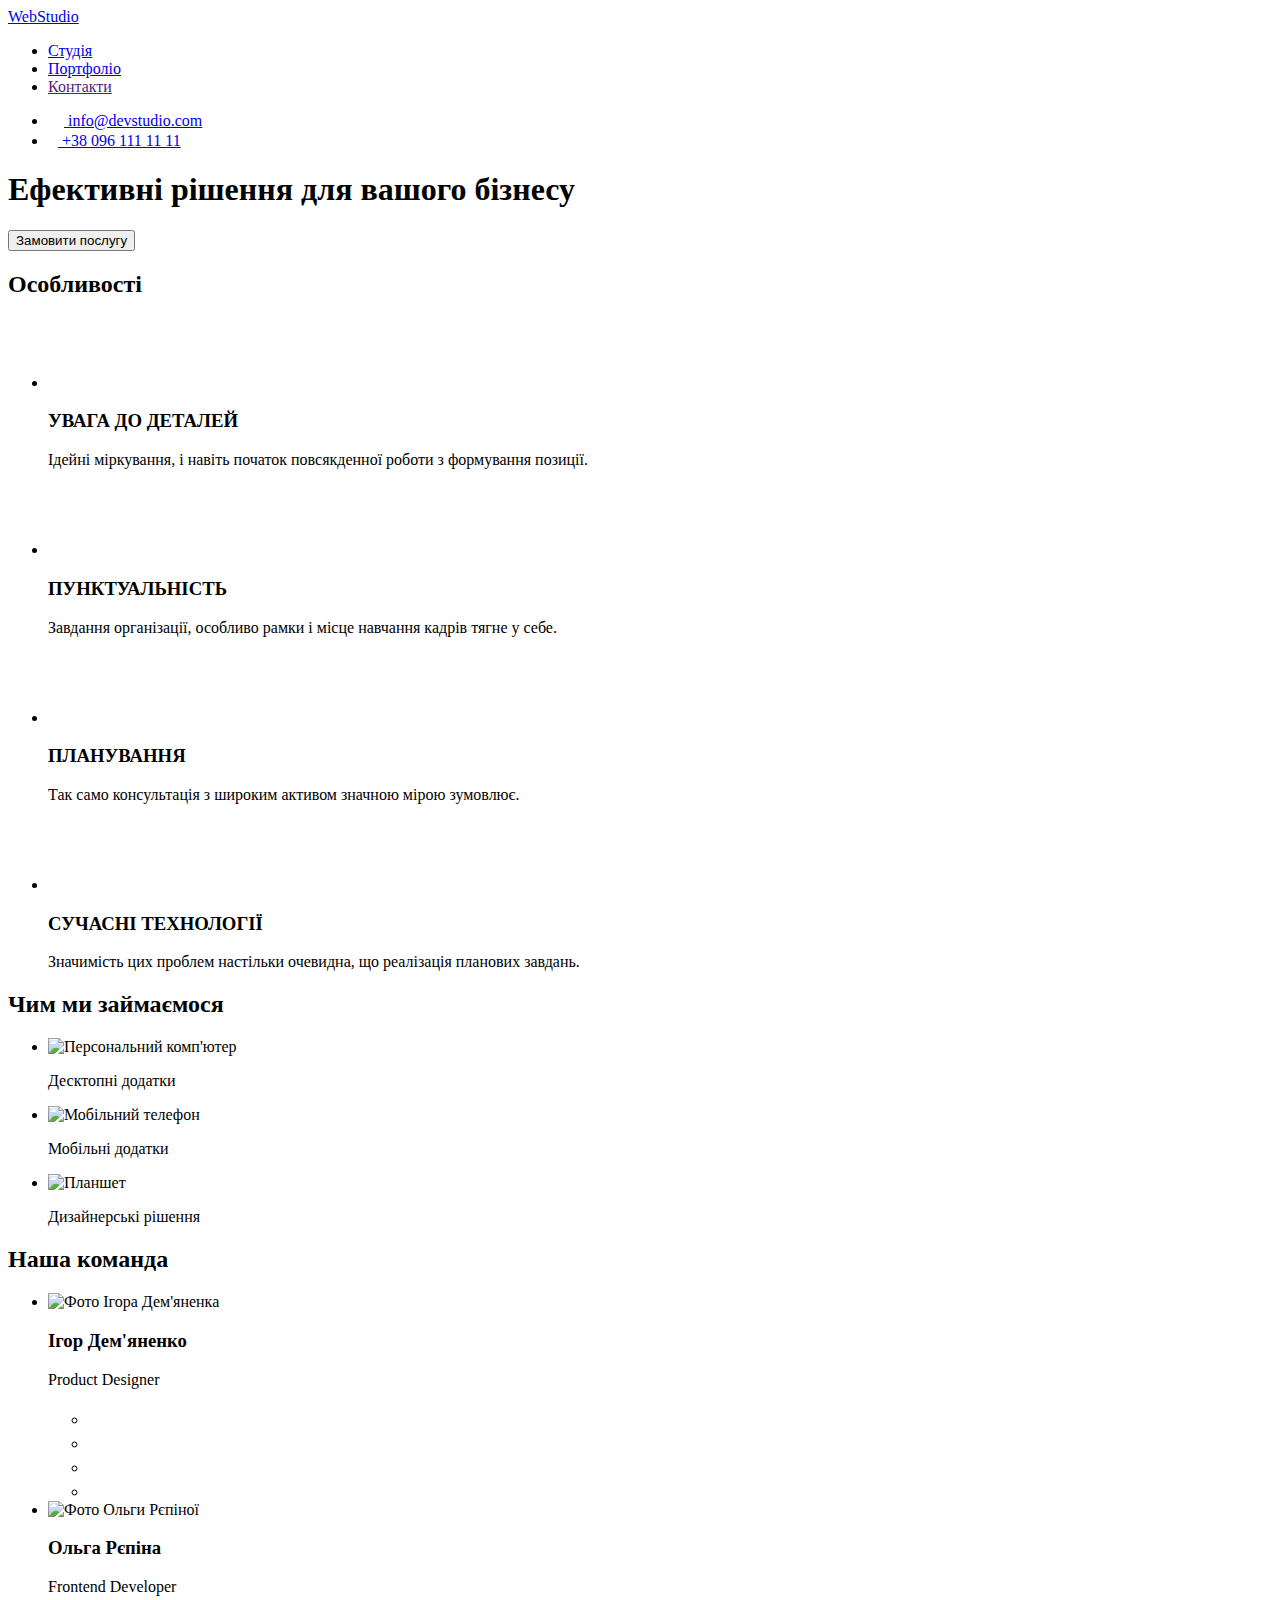
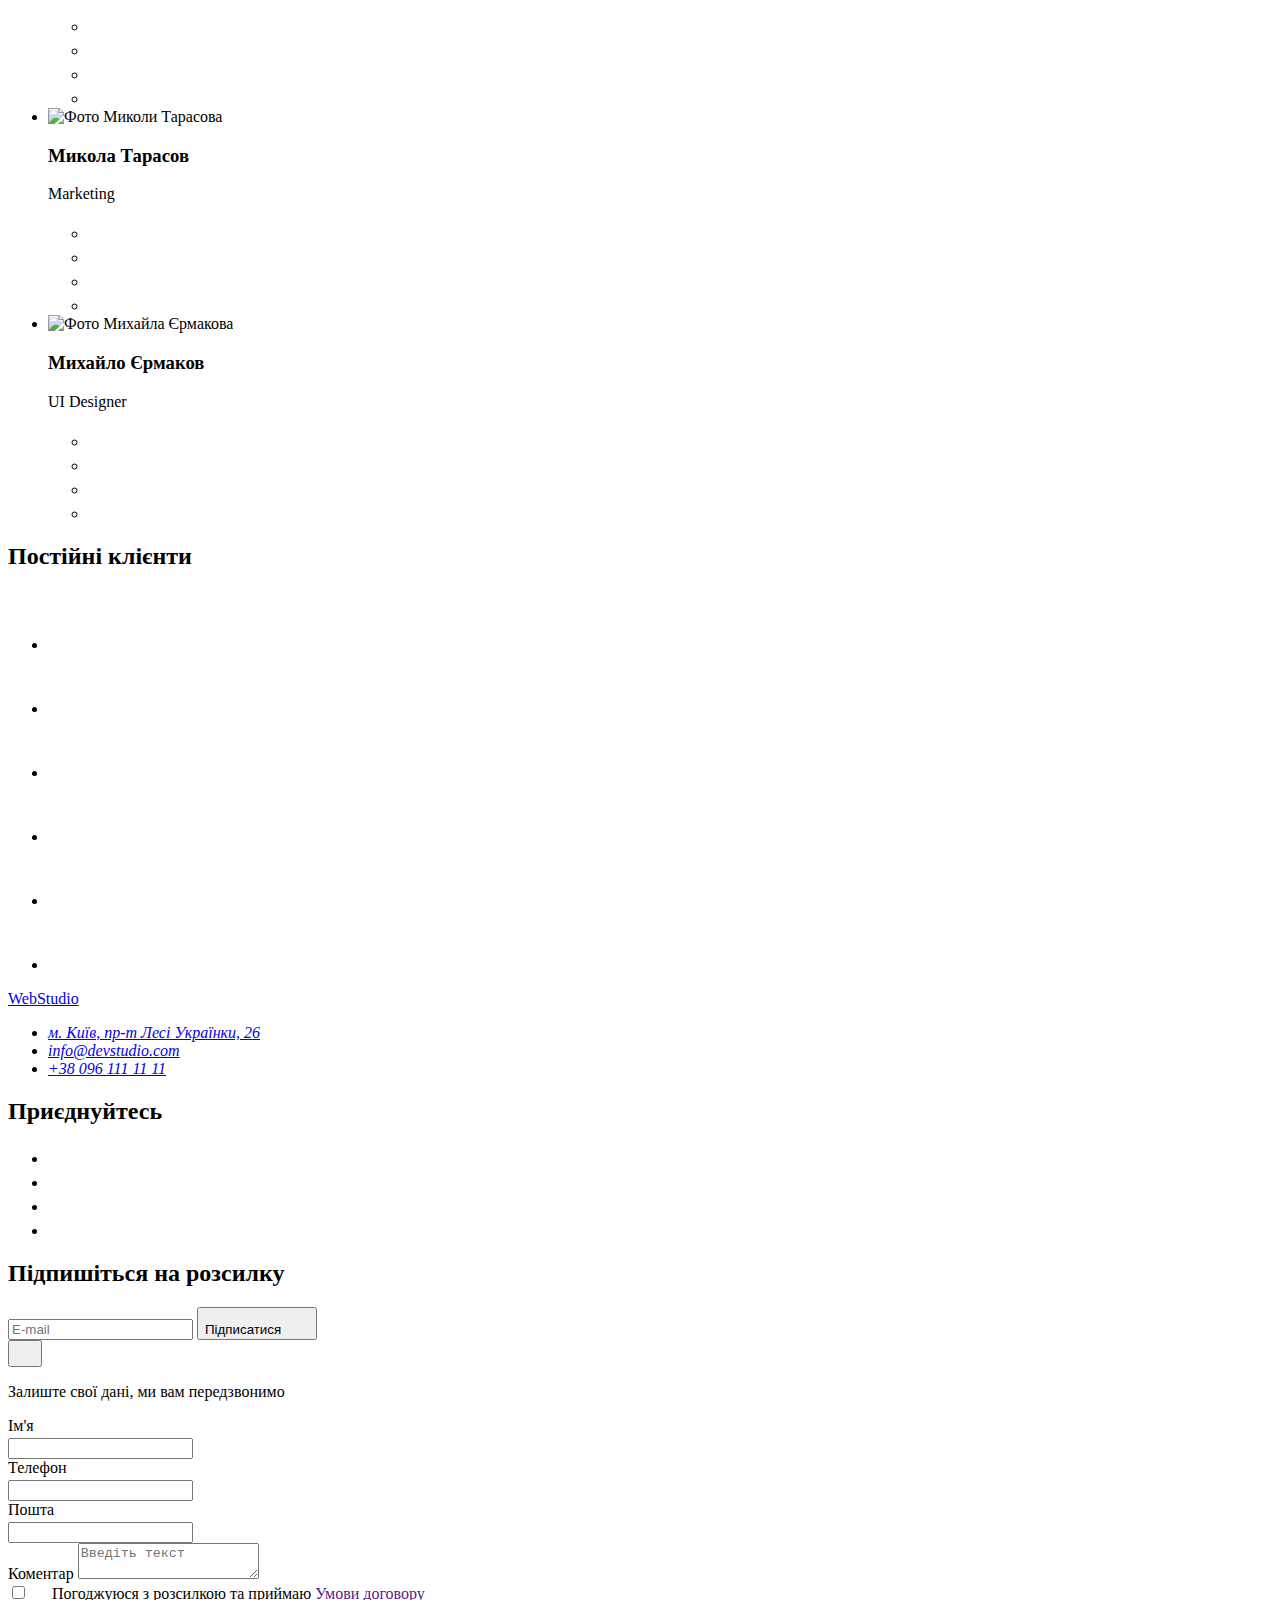
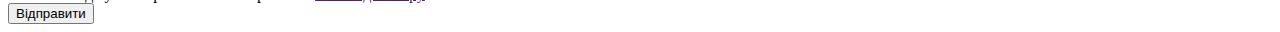
==== index.html @ a8c4c5e9 "Add files via upload" ====
<!DOCTYPE html>
<html lang="uk">
  <head>
    <meta charset="UTF-8" />
    <meta http-equiv="X-UA-Compatible" content="IE=edge" />
    <meta name="viewport" content="width=device-width, initial-scale=1.0" />
    <title>Студія</title>
    <link rel="preconnect" href="https://fonts.googleapis.com" />
    <link rel="preconnect" href="https://fonts.gstatic.com" crossorigin />
    <link
      href="https://fonts.googleapis.com/css2?family=Raleway:wght@700&family=Roboto:wght@400;500;700;900&display=swap"
      rel="stylesheet"
    />
    <link
      rel="stylesheet"
      href="https://cdnjs.cloudflare.com/ajax/libs/modern-normalize/1.1.0/modern-normalize.min.css"
      integrity="sha512-wpPYUAdjBVSE4KJnH1VR1HeZfpl1ub8YT/NKx4PuQ5NmX2tKuGu6U/JRp5y+Y8XG2tV+wKQpNHVUX03MfMFn9Q=="
      crossorigin="anonymous"
      referrerpolicy="no-referrer"
    />
    <link rel="stylesheet" href="./styles/reset.css" />
    <link rel="stylesheet" href="./styles/styles.css" />
  </head>

  <body>
    <header class="header">
      <div class="container">
        <nav class="header-nav">
          <a class="header-logo link" href="./index.html" lang="en">Web<span>Studio</span></a>
          <ul class="nav-list list">
            <li class="nav-item">
              <a class="nav-link link current" href="./index.html">Студія</a>
            </li>
            <li class="nav-item">
              <a class="nav-link link" href="./portfolio.html">Портфоліо</a>
            </li>
            <li class="nav-item"><a class="nav-link link" href="">Контакти</a></li>
          </ul>
        </nav>

        <div class="container-contacts">
          <ul class="header-list-contacts list">
            <li class="header-item-contact">
              <a class="contact-link link" href="mailto:info@devstudio.com"
                ><svg class="header-contact-icon" width="16" height="12">
                  <use href="./images/icons.svg#icon-envelope"></use>
                </svg>
                info@devstudio.com
              </a>
            </li>
            <li class="header-item-contact">
              <a class="contact-link link" href="tel:+380961111111"
                ><svg class="header-contact-icon" width="10" height="16">
                  <use href="./images/icons.svg#icon-smartphone"></use>
                </svg>
                +38 096 111 11 11
              </a>
            </li>
          </ul>
        </div>
      </div>
    </header>
    <main>
      <!---------------------------------HERO---------------------------------------->
      <section class="hero section">
        <div class="container">
          <h1 class="hero-title">Ефективні рішення для вашого бізнесу</h1>
          <button class="hero-btn btn" type="button" data-modal-open>Замовити послугу</button>
        </div>
      </section>
      <!-------------------------------Features--------------------------------------->
      <section class="features section">
        <div class="container">
          <h2 class="visually-hidden">Особливості</h2>
          <ul class="features-list list">
            <li class="features-item">
              <div class="features-icon">
                <svg class="icon" width="70" height="70">
                  <use href="./images/icons.svg#icon-antenna"></use>
                </svg>
              </div>
              <h3 class="features-title">УВАГА ДО ДЕТАЛЕЙ</h3>
              <p class="features-text">
                Ідейні міркування, і навіть початок повсякденної роботи з формування позиції.
              </p>
            </li>

            <li class="features-item">
              <div class="features-icon">
                <svg class="icon" width="70" height="70">
                  <use href="./images/icons.svg#icon-clock"></use>
                </svg>
              </div>
              <h3 class="features-title">ПУНКТУАЛЬНІСТЬ</h3>
              <p class="features-text">
                Завдання організації, особливо рамки і місце навчання кадрів тягне у себе.
              </p>
            </li>

            <li class="features-item">
              <div class="features-icon">
                <svg class="icon" width="70" height="70">
                  <use href="./images/icons.svg#icon-diagram"></use>
                </svg>
              </div>
              <h3 class="features-title">ПЛАНУВАННЯ</h3>
              <p class="features-text">
                Так само консультація з широким активом значною мірою зумовлює.
              </p>
            </li>

            <li class="features-item">
              <div class="features-icon">
                <svg class="icon" width="70" height="70">
                  <use href="./images/icons.svg#icon-astronaut"></use>
                </svg>
              </div>
              <h3 class="features-title">СУЧАСНІ ТЕХНОЛОГІЇ</h3>
              <p class="features-text">
                Значимість цих проблем настільки очевидна, що реалізація планових завдань.
              </p>
            </li>
          </ul>
        </div>
      </section>
      <!-------------------------------Gallery---------------------------------------->
      <section class="gallery section">
        <div class="container">
          <h2 class="section-title title">Чим ми займаємося</h2>
          <ul class="gallery-list list">
            <li class="gallery-item">
              <img
                class="gallery-image"
                src="./images/pc.jpg"
                alt="Персональний комп'ютер"
                width="370"
                height="294"
              />
              <p class="label">Десктопні додатки</p>
            </li>

            <li class="gallery-item">
              <img
                class="gallery-image"
                src="./images/mobile.jpg"
                alt="Мобільний телефон"
                width="370"
                height="294"
              />
              <p class="label">Мобільні додатки</p>
            </li>

            <li class="gallery-item">
              <img
                class="gallery-image"
                src="./images/laptop.jpg"
                alt="Планшет"
                width="370"
                height="294"
              />
              <p class="label">Дизайнерські рішення</p>
            </li>
          </ul>
        </div>
      </section>
      <!--------------------------------TEAM------------------------------------------>
      <section class="team section">
        <div class="container">
          <h2 class="section-title title">Наша команда</h2>
          <ul class="team-list list">
            <li class="team-item">
              <img
                class="team-item-image"
                src="./images/photo_product_designer.jpg"
                alt="Фото Ігора Дем'яненка"
                width="270"
                height="260"
              />
              <div class="team-content">
                <h3 class="team-name">Ігор Дем'яненко</h3>
                <p class="team-item-text" lang="en">Product Designer</p>
                <ul class="team-soc-list list">
                  <li class="team-soc-item">
                    <a class="team-soc-link" href=""
                      ><svg class="team-soc-icon" width="20" height="20">
                        <use href="./images/icons.svg#icon-instagram"></use>
                      </svg>
                    </a>
                  </li>
                  <li class="team-soc-item">
                    <a class="team-soc-link" href=""
                      ><svg class="team-soc-icon" width="20" height="20">
                        <use href="./images/icons.svg#icon-twitter"></use>
                      </svg>
                    </a>
                  </li>
                  <li class="team-soc-item">
                    <a class="team-soc-link" href=""
                      ><svg class="team-soc-icon" width="20" height="20">
                        <use href="./images/icons.svg#icon-facebook"></use>
                      </svg>
                    </a>
                  </li>
                  <li class="team-soc-item">
                    <a class="team-soc-link" href=""
                      ><svg class="team-soc-icon" width="20" height="20">
                        <use href="./images/icons.svg#icon-linkedin"></use>
                      </svg>
                    </a>
                  </li>
                </ul>
              </div>
            </li>

            <li class="team-item">
              <img
                class="team-item-image"
                src="./images/photo_frontend_developer.jpg"
                alt="Фото Ольги Рєпіної"
                width="270"
                height="260"
              />
              <div class="team-content">
                <h3 class="team-name">Ольга Рєпіна</h3>
                <p class="team-item-text" lang="en">Frontend Developer</p>
                <ul class="team-soc-list list">
                  <li class="team-soc-item">
                    <a class="team-soc-link" href=""
                      ><svg class="team-soc-icon" width="20" height="20">
                        <use href="./images/icons.svg#icon-instagram"></use>
                      </svg>
                    </a>
                  </li>
                  <li class="team-soc-item">
                    <a class="team-soc-link" href=""
                      ><svg class="team-soc-icon" width="20" height="20">
                        <use href="./images/icons.svg#icon-twitter"></use>
                      </svg>
                    </a>
                  </li>
                  <li class="team-soc-item">
                    <a class="team-soc-link" href=""
                      ><svg class="team-soc-icon" width="20" height="20">
                        <use href="./images/icons.svg#icon-facebook"></use>
                      </svg>
                    </a>
                  </li>
                  <li class="team-soc-item">
                    <a class="team-soc-link" href=""
                      ><svg class="team-soc-icon" width="20" height="20">
                        <use href="./images/icons.svg#icon-linkedin"></use>
                      </svg>
                    </a>
                  </li>
                </ul>
              </div>
            </li>

            <li class="team-item">
              <img
                class="team-item-image"
                src="./images/photo_marketing.jpg"
                alt="Фото Миколи Тарасова"
                width="270"
                height="260"
              />
              <div class="team-content">
                <h3 class="team-name">Микола Тарасов</h3>
                <p class="team-item-text" lang="en">Marketing</p>
                <ul class="team-soc-list list">
                  <li class="team-soc-item">
                    <a class="team-soc-link" href=""
                      ><svg class="team-soc-icon" width="20" height="20">
                        <use href="./images/icons.svg#icon-instagram"></use>
                      </svg>
                    </a>
                  </li>
                  <li class="team-soc-item">
                    <a class="team-soc-link" href=""
                      ><svg class="team-soc-icon" width="20" height="20">
                        <use href="./images/icons.svg#icon-twitter"></use>
                      </svg>
                    </a>
                  </li>
                  <li class="team-soc-item">
                    <a class="team-soc-link" href=""
                      ><svg class="team-soc-icon" width="20" height="20">
                        <use href="./images/icons.svg#icon-facebook"></use>
                      </svg>
                    </a>
                  </li>
                  <li class="team-soc-item">
                    <a class="team-soc-link" href=""
                      ><svg class="team-soc-icon" width="20" height="20">
                        <use href="./images/icons.svg#icon-linkedin"></use>
                      </svg>
                    </a>
                  </li>
                </ul>
              </div>
            </li>

            <li class="team-item">
              <img
                class="team-item-image"
                src="./images/photo_ui_designer.jpg"
                alt="Фото Михайла Єрмакова"
                width="270"
                height="260"
              />
              <div class="team-content">
                <h3 class="team-name">Михайло Єрмаков</h3>
                <p class="team-item-text" lang="en">UI Designer</p>
                <ul class="team-soc-list list">
                  <li class="team-soc-item">
                    <a class="team-soc-link" href=""
                      ><svg class="team-soc-icon" width="20" height="20">
                        <use href="./images/icons.svg#icon-instagram"></use>
                      </svg>
                    </a>
                  </li>
                  <li class="team-soc-item">
                    <a class="team-soc-link" href=""
                      ><svg class="team-soc-icon" width="20" height="20">
                        <use href="./images/icons.svg#icon-twitter"></use>
                      </svg>
                    </a>
                  </li>
                  <li class="team-soc-item">
                    <a class="team-soc-link" href=""
                      ><svg class="team-soc-icon" width="20" height="20">
                        <use href="./images/icons.svg#icon-facebook"></use>
                      </svg>
                    </a>
                  </li>
                  <li class="team-soc-item">
                    <a class="team-soc-link" href=""
                      ><svg class="team-soc-icon" width="20" height="20">
                        <use href="./images/icons.svg#icon-linkedin"></use>
                      </svg>
                    </a>
                  </li>
                </ul>
              </div>
            </li>
          </ul>
        </div>
      </section>
      <!---------------------------------CLIENTS-------------------------------------->
      <section class="clients section">
        <div class="container">
          <h2 class="clients-title section-title">Постійні клієнти</h2>
          <ul class="clients-list list">
            <li class="clients-items">
              <a href="" class="clients-link">
                <svg class="clients-icon" width="106" height="60">
                  <use href="./images/icons.svg#icon-client1"></use>
                </svg>
              </a>
            </li>
            <li class="clients-items">
              <a href="" class="clients-link">
                <svg class="clients-icon" width="106" height="60">
                  <use href="./images/icons.svg#icon-client2"></use>
                </svg>
              </a>
            </li>
            <li class="clients-items">
              <a href="" class="clients-link">
                <svg class="clients-icon" width="106" height="60">
                  <use href="./images/icons.svg#icon-client3"></use>
                </svg>
              </a>
            </li>
            <li class="clients-items">
              <a href="" class="clients-link">
                <svg class="clients-icon" width="106" height="60">
                  <use href="./images/icons.svg#icon-client4"></use>
                </svg>
              </a>
            </li>
            <li class="clients-items">
              <a href="" class="clients-link">
                <svg class="clients-icon" width="106" height="60">
                  <use href="./images/icons.svg#icon-client5"></use>
                </svg>
              </a>
            </li>
            <li class="clients-items">
              <a href="" class="clients-link">
                <svg class="clients-icon" width="106" height="60">
                  <use href="./images/icons.svg#icon-client6"></use>
                </svg>
              </a>
            </li>
          </ul>
        </div>
      </section>
    </main>
    <!-------------------------------FOOTER----------------------------------------->
    <footer class="footer">
      <div class="container">
        <div class="fotter-logo-address">
          <a class="footer-logo link" href="./index.html" lang="en">Web<span>Studio</span></a>
          <address class="footer-address">
            <ul class="footer-list list">
              <li class="footer-item">
                <a
                  class="footer-contacts address link"
                  href="https://goo.gl/maps/wyJTzhb1imPKWZ4C6"
                  target="_blank"
                  rel="noreferrer noopener nofollow"
                >
                  м. Київ, пр-т Лесі Українки, 26</a
                >
              </li>

              <li class="footer-item">
                <a class="footer-contacts link" href="mailto:info@devstudio.com"
                  >info@devstudio.com</a
                >
              </li>
              <li class="footer-item">
                <a class="footer-contacts link" href="tel:+380961111111">+38 096 111 11 11</a>
              </li>
            </ul>
          </address>
        </div>

        <div class="social">
          <h2 class="footer-soc-title section-title">Приєднуйтесь</h2>
          <ul class="footer-soc-list list">
            <li class="footer-soc-item">
              <a href="" class="footer-soc-link">
                <svg class="footer-soc-icon" width="20" height="20">
                  <use href="./images/icons.svg#icon-instagram"></use>
                </svg>
              </a>
            </li>
            <li class="footer-soc-item">
              <a href="" class="footer-soc-link">
                <svg class="footer-soc-icon" width="20" height="20">
                  <use href="./images/icons.svg#icon-twitter"></use>
                </svg>
              </a>
            </li>
            <li class="footer-soc-item">
              <a href="" class="footer-soc-link">
                <svg class="footer-soc-icon" width="20" height="20">
                  <use href="./images/icons.svg#icon-facebook"></use>
                </svg>
              </a>
            </li>
            <li class="footer-soc-item">
              <a href="" class="footer-soc-link">
                <svg class="footer-soc-icon" width="20" height="20">
                  <use href="./images/icons.svg#icon-linkedin"></use>
                </svg>
              </a>
            </li>
          </ul>
        </div>

        <div class="subscribe">
          <h2 class="subscribe-title">Підпишіться на розсилку</h2>
          <form class="subscribe-form">
            <label class="subscribe-label">
              <input
                type="email"
                class="subscribe-input"
                placeholder="E-mail"
                name="user-mail"
                required
              />
            </label>
            <button type="submit" class="subscribe-btn btn hero-btn">
              Підписатися
              <svg class="subscribe-icon" width="24" height="24">
                <use href="./images/icons.svg#icon-icon-send"></use>
              </svg>
            </button>
          </form>
        </div>
      </div>
    </footer>
    <div class="backdrop is-hidden" data-modal>
      <div class="modal">
        <button class="modal-close-btn" type="button" data-modal-close>
          <svg class="icon-close" width="18" height="18">
            <use href="./images/icons.svg#icon-close"></use>
          </svg>
        </button>
        <p class="modal-title">Залиште свої дані, ми вам передзвонимо</p>
        <form class="modal-form">
            <div class="modal-item">
              <label for="user-name" class="modal-label"></label>
              <span class="modal-text">Ім'я</span>
              <div class="input-wrap">
                <input class="modal-input" type="text" name="user-name" id="user-name" required />
                <svg class="icon-input" width="18" height="18">
                  <use href="./images/icons.svg#icon-person"></use>
                </svg>
              </div>
            </div>

            <div class="modal-item">
              <span class="modal-text">Телефон</span>
              <label for="user-tel" class="modal-label"></label>
              <div class="input-wrap">
                <input class="modal-input" type="tel" name="user-tel" id="user-tel" required />
                <svg class="icon-input" width="18" height="18">
                  <use href="./images/icons.svg#icon-phone"></use>
                </svg>
              </div>
            </div>

            <div class="modal-item">
              <span class="modal-text">Пошта</span>
              <label for="user-mail" class="modal-label"></label>
              <div class="input-wrap">
                <input class="modal-input" type="email" name="user-mail" id="user-mail" required />
                <svg class="icon-input" width="18" height="18">
                  <use href="./images/icons.svg#icon-email"></use>
                </svg>
              </div>
            </div>

            <div class="comment">
              <span class="modal-text">Коментар</span>
              <label for="user-comment" class="modal-label"></label>
              <textarea
                class="modal-comment"
                name="user-comment"
                id="user-comment"
                placeholder="Введіть текст"
              ></textarea>
            </div>
          <div class="checkbox">
            <input
              type="checkbox"
              class="checkbox-input visually-hidden"
              id="checkbox-agreement"
              required
            />
            <label for="checkbox-agreement" class="checkbox-text">
              <span>
                <svg class="icon-check" width="16" height="15">
                  <use href="./images/icons.svg#icon-icon-check"></use>
                </svg>
              </span>
              Погоджуюся з розсилкою та приймаю
              <a class="agreement" href="">Умови договору</a></label
            >
          </div>
          <button class="modal-btn btn hero-btn" type="submit">Відправити</button>
        </form>
      </div>
    </div>
    <script src="./js/modal.js"></script>
  </body>
</html>
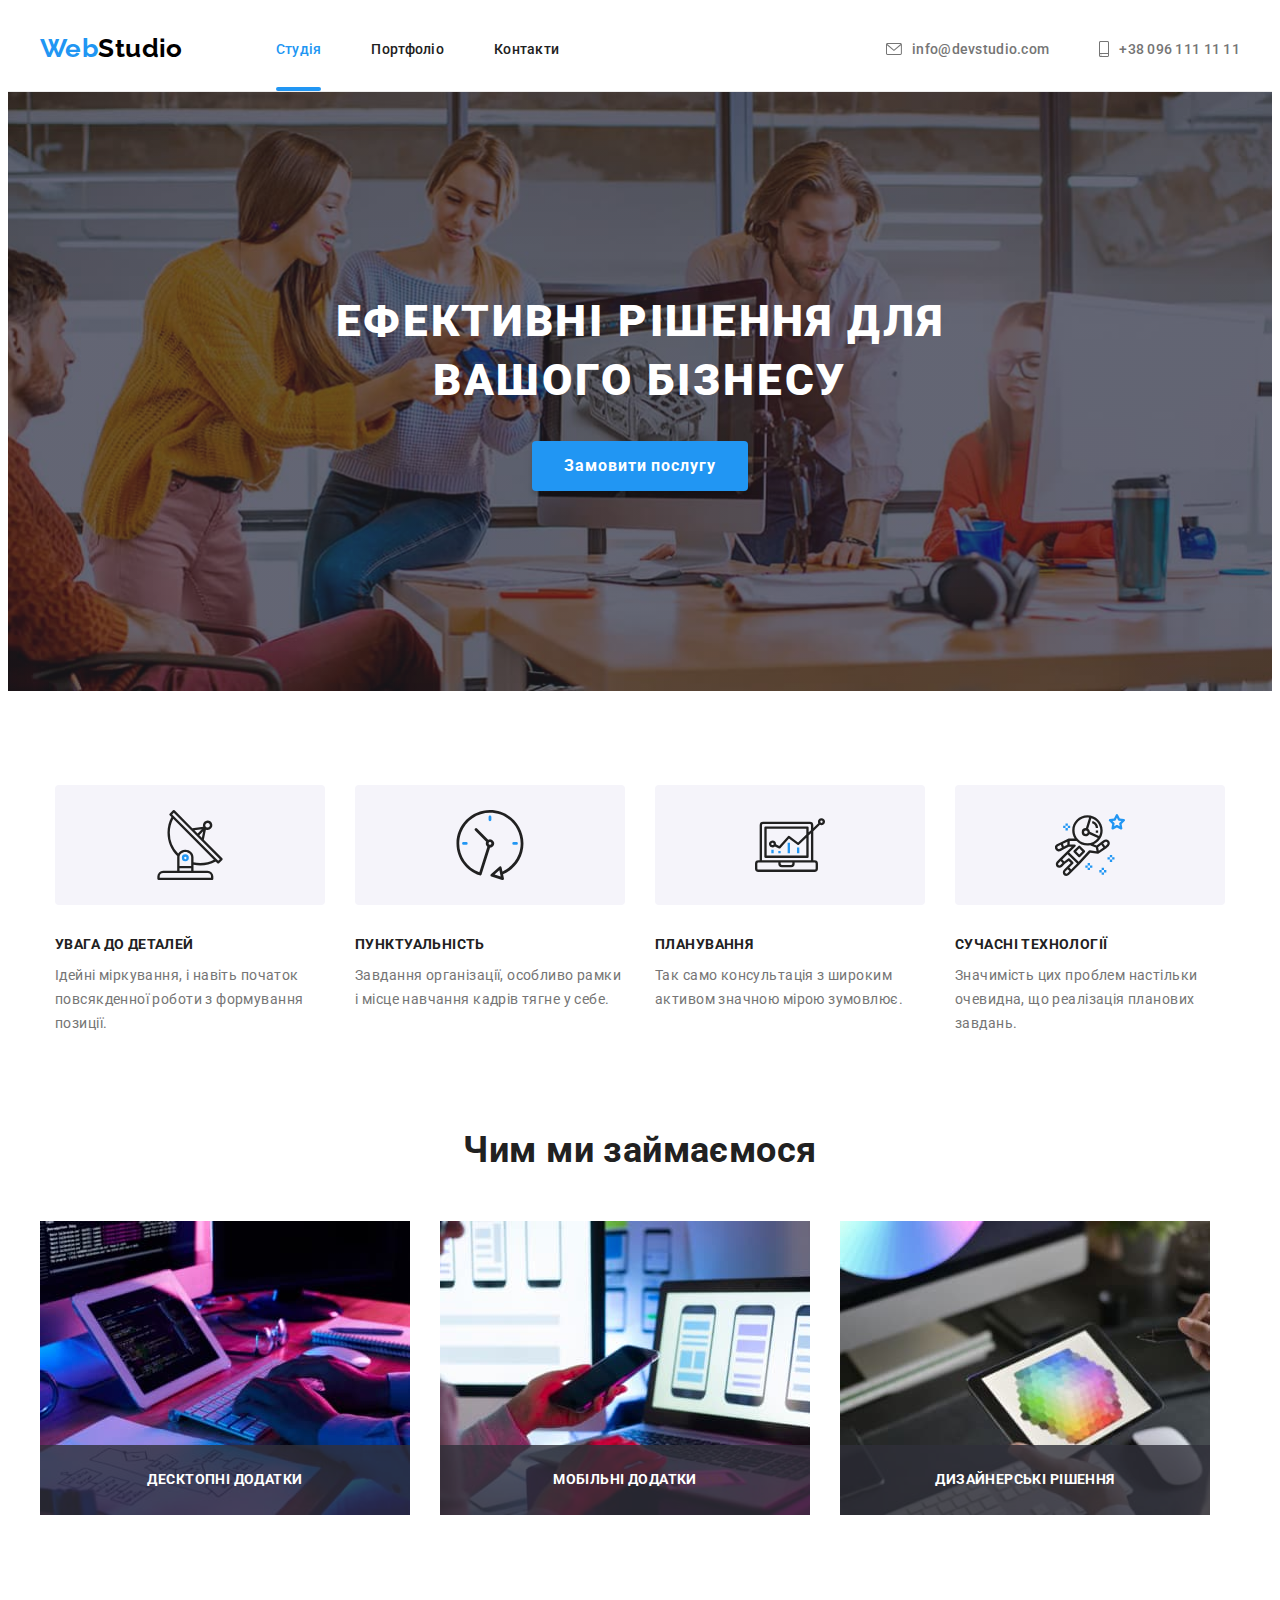
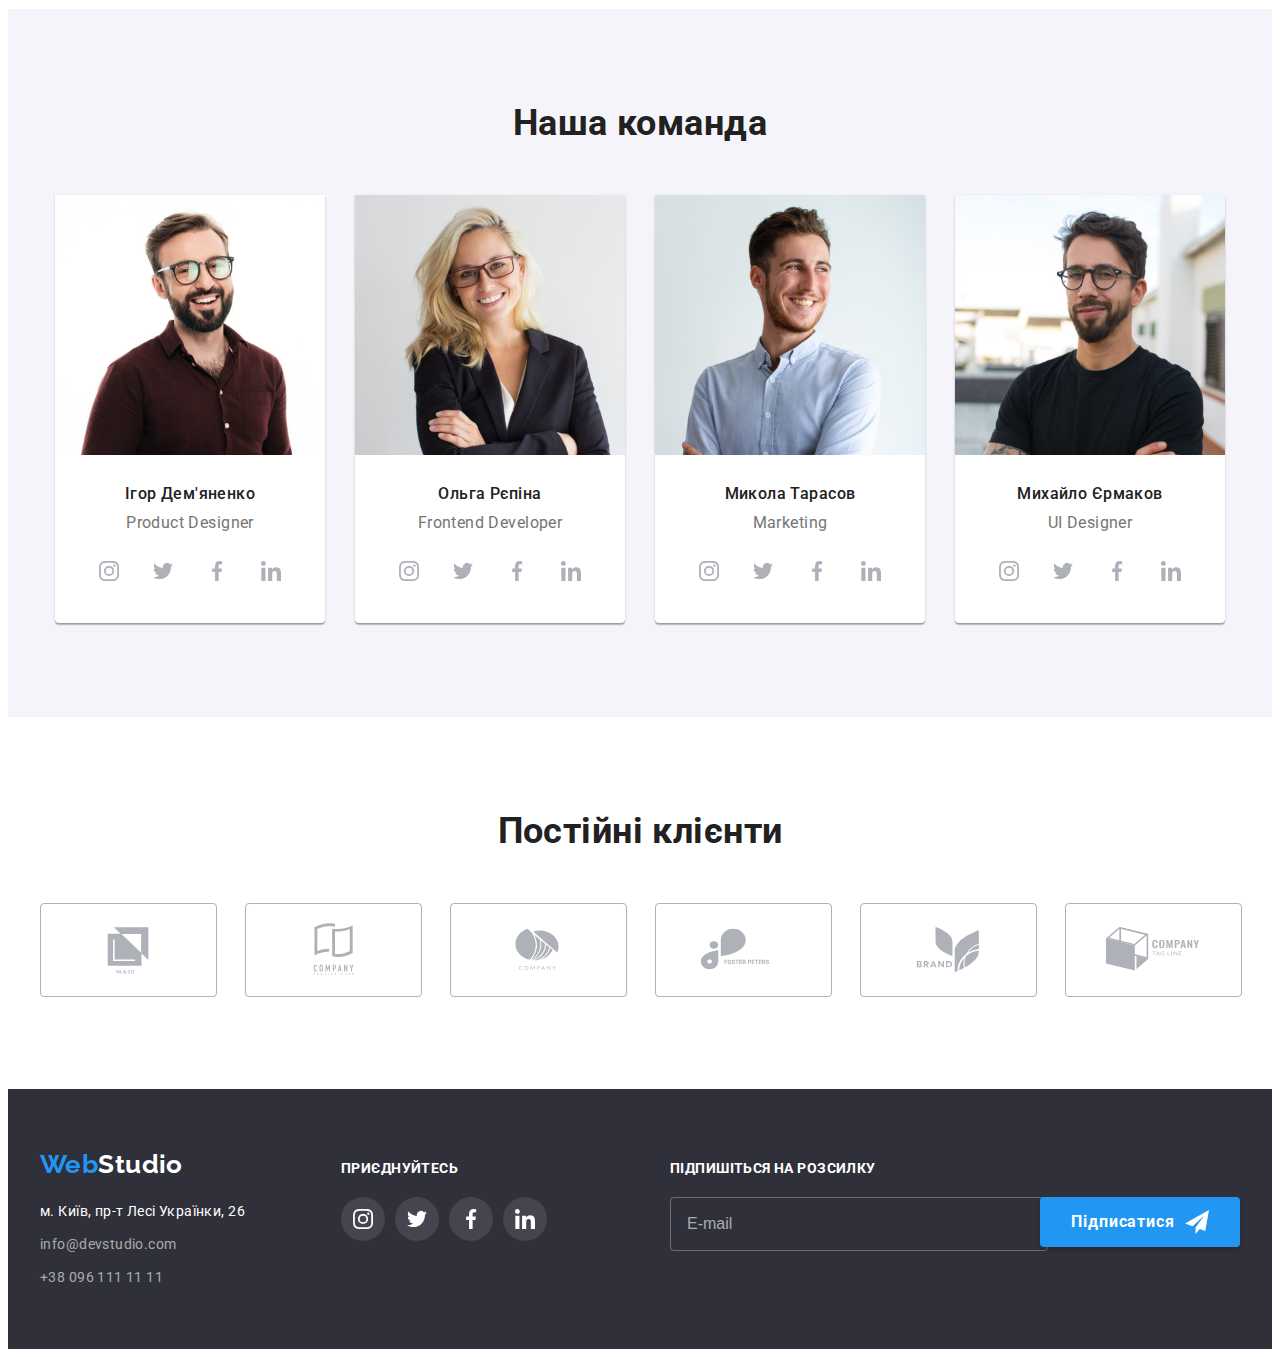
==== commit 8fad12e5: "add sass" ====
--- a/index.html
+++ b/index.html
@@ -20,6 +20,7 @@
     />
     <link rel="stylesheet" href="./styles/reset.css" />
     <link rel="stylesheet" href="./styles/styles.css" />
+    <link rel="stylesheet" href="./css/main.min.css">
   </head>
 
   <body>
--- a/styles/styles.css
+++ b/styles/styles.css
@@ -0,0 +1,891 @@
+/*----------------colors------------------*/
+:root {
+  --main-color: #212121;
+  --main-background-color: #ffffff;
+  --text-color: #757575;
+  --hero-color: #ffffff;
+  --hero-btn-activ-background-color: #188ce8;
+  --active-link-color: #2196f3;
+  --active-btn-color: #ffffff;
+  --active-btn-background-color: #2196f3;
+  --logo-color: #2196f3;
+  --studio-header-color: #000000;
+  --studio-footer-color: #ffffff;
+  --footer-link-color: rgba(255, 255, 255, 0.6);
+  --logo-font: 'Raleway', sans-serif;
+  --hero-footer-background-color: #2f303a;
+  --border-color: #ececec;
+  --team-background-color: #f5f4fa;
+  --clients-background-color: #f5f5f5;
+  --active-icon-background-color: #d9d9d9;
+  --gap: 30px;
+  --icon-fill: #afb1b8;
+  --footer-icon-fill: #ffffff;
+}
+
+body {
+  font-family: 'Roboto', sans-serif;
+  font-size: 14px;
+  letter-spacing: 0.03em;
+
+  color: var(--main-color);
+
+  background-color: var(--main-background-color);
+}
+
+/*------------------------header-------------------*/
+
+.header {
+  border-bottom: 1px solid var(--border-color);
+}
+.nav-item .current::after {
+  content: '';
+
+  display: block;
+  position: absolute;
+
+  width: 100%;
+
+  bottom: -2px;
+
+  border-bottom: 4px solid var(--active-link-color);
+  border-radius: 2px;
+}
+
+.header > .container {
+  display: flex;
+  align-items: center;
+}
+
+.nav-item {
+  padding: 32px 0;
+}
+
+.header-logo {
+  font-family: var(--logo-font);
+  font-weight: 700;
+  font-size: 26px;
+  line-height: 1.19;
+
+  margin-right: 93px;
+  padding-top: 24px;
+  padding-bottom: 25px;
+
+  color: var(--logo-color);
+}
+
+.header-logo > span {
+  color: var(--studio-header-color);
+}
+
+.header-nav {
+  display: flex;
+  align-items: center;
+}
+
+.nav-list,
+.header-list-contacts {
+  display: flex;
+  align-items: center;
+
+  gap: 50px;
+}
+
+.contact-link {
+  display: flex;
+  align-items: center;
+  justify-content: center;
+  gap: 10px;
+  color: var(--text-color);
+}
+
+.nav-link {
+  color: var(--main-color);
+}
+
+.header-contact-icon {
+  fill: currentColor;
+}
+
+.container-contacts {
+  display: flex;
+  align-items: center;
+
+  margin-left: auto;
+}
+
+.nav-link,
+.contact-link {
+  position: relative;
+  padding: 32px 0;
+
+  font-weight: 500;
+  line-height: 1.33;
+  letter-spacing: 0.02em;
+
+  transition: color 250ms cubic-bezier(0.4, 0, 0.2, 1);
+}
+
+.current {
+  color: var(--active-link-color);
+}
+
+/*--------------hero---------------*/
+
+.hero {
+  padding: 200px 0;
+  margin: 0 auto;
+  max-width: 1600px;
+
+  background-color: var(--hero-footer-background-color);
+  background-image: linear-gradient(rgba(47, 48, 58, 0.4), rgba(47, 48, 58, 0.4)),
+    url(../images/hero.jpg);
+  background-repeat: no-repeat;
+  background-position: center;
+  background-size: cover;
+}
+
+.hero-title {
+  text-align: center;
+
+  margin: 0 auto;
+  margin-bottom: 30px;
+
+  max-width: 696px;
+
+  color: var(--hero-color);
+
+  font-weight: 900;
+  font-size: 44px;
+  line-height: 1.36;
+  letter-spacing: 0.06em;
+
+  text-transform: uppercase;
+}
+
+.hero-btn {
+  margin: 0 auto;
+
+  min-width: 216px;
+  height: 50px;
+
+  font-weight: 700;
+  font-size: 16px;
+  line-height: 1.88;
+  letter-spacing: 0.06em;
+
+  border-radius: 4px;
+  border: none;
+
+  color: var(--hero-color);
+  background-color: var(--active-btn-background-color);
+  box-shadow: 0px 4px 4px rgba(0, 0, 0, 0.15);
+
+  transition: background-color 250ms cubic-bezier(0.4, 0, 0.2, 1),
+    color 250ms cubic-bezier(0.4, 0, 0.2, 1);
+}
+
+.hero-btn:hover,
+.hero-btn:focus,
+.hero-btn:active {
+  background-color: var(--hero-btn-activ-background-color);
+}
+
+/*-----------Features--------------*/
+
+.features-title {
+  margin-bottom: 10px;
+  margin-top: 30px;
+
+  font-size: 14px;
+  line-height: 1.33;
+
+  text-transform: uppercase;
+}
+
+.features-list,
+.team-list {
+  display: flex;
+  justify-content: center;
+  gap: 30px;
+}
+
+.features-item {
+  max-width: 270px;
+}
+
+.features-icon {
+  display: flex;
+  align-items: center;
+  justify-content: center;
+
+  height: 120px;
+
+  background-color: var(--team-background-color);
+  border-radius: 4px;
+}
+
+.icon {
+  width: 70px;
+  height: 70px;
+}
+
+.features-text {
+  line-height: 1.71;
+
+  color: var(--text-color);
+}
+
+/*-----------gallery------------*/
+
+.gallery.section {
+  padding-top: 0;
+}
+
+.gallery-list {
+  display: flex;
+  gap: 30px;
+}
+
+.gallery-item {
+  position: relative;
+}
+
+.label {
+  position: absolute;
+  bottom: 0;
+
+  width: 100%;
+  padding: 27px 0;
+
+  font-weight: 700;
+
+  line-height: 1.14;
+  text-align: center;
+  text-transform: uppercase;
+
+  color: #ffffff;
+  background-color: rgba(47, 48, 58, 0.8);
+}
+
+/*---------team------------*/
+
+.team {
+  background-color: var(--team-background-color);
+}
+
+.team-item {
+  background-color: var(--main-background-color);
+
+  box-shadow: 0px 1px 3px rgba(0, 0, 0, 0.12), 0px 1px 1px rgba(0, 0, 0, 0.14),
+    0px 2px 1px rgba(0, 0, 0, 0.2);
+  border-radius: 0px 0px 4px 4px;
+}
+
+.team-content {
+  padding: 30px 0;
+}
+
+.team-name {
+  text-align: center;
+
+  margin-bottom: 10px;
+
+  font-weight: 500;
+  font-size: 16px;
+  line-height: 1.18;
+}
+
+.team-item-text {
+  text-align: center;
+  margin-bottom: 16px;
+
+  font-size: 16px;
+  line-height: 1.18;
+
+  color: var(--text-color);
+}
+
+.team-soc-list,
+.clients-list,
+.footer-soc-list {
+  display: flex;
+  align-items: center;
+  justify-content: center;
+  gap: 10px;
+}
+
+.team-soc-item {
+  width: 44px;
+  height: 44px;
+}
+
+.team-soc-link,
+.clients-link,
+.footer-soc-link {
+  display: flex;
+  align-items: center;
+  justify-content: center;
+
+  width: 100%;
+  height: 100%;
+
+  border-radius: 50%;
+
+  color: var(--icon-fill);
+
+  transition: color 250ms cubic-bezier(0.4, 0, 0.2, 1),
+    background-color 250ms cubic-bezier(0.4, 0, 0.2, 1);
+}
+
+.team-soc-icon {
+  fill: currentColor;
+}
+
+.team-soc-link:hover,
+.team-soc-link:focus {
+  color: var(--active-btn-color);
+  background-color: var(--active-btn-background-color);
+}
+
+/* ----------------clients------------------- */
+
+.clients-list {
+  gap: var(--gap);
+}
+
+.clients-items {
+  width: calc((100% - 150px) / 6);
+  height: 92px;
+}
+
+.clients-link {
+  width: 100%;
+  height: 100%;
+
+  border: 1px solid var(--icon-fill);
+  border-radius: 4px;
+
+  color: var(--icon-fill);
+
+  transition: border-color 250ms cubic-bezier(0.4, 0, 0.2, 1),
+    color 250ms cubic-bezier(0.4, 0, 0.2, 1);
+}
+
+.clients-icon,
+.footer-soc-icon {
+  fill: currentColor;
+}
+
+.clients-link:hover,
+.clients-link:focus {
+  color: var(--active-link-color);
+  border-color: var(--active-link-color);
+}
+
+/*------------footer----------*/
+
+.footer {
+  padding: 60px 0;
+
+  background-color: var(--hero-footer-background-color);
+}
+
+.footer > .container {
+  display: flex;
+  justify-content: center;
+  align-items: baseline;
+  gap: 70px;
+}
+
+.footer-logo {
+  color: var(--logo-color);
+
+  font-family: var(--logo-font);
+  font-weight: 700;
+  font-size: 26px;
+  line-height: 1.19;
+}
+
+.footer-logo > span {
+  color: var(--studio-footer-color);
+}
+
+.footer-address {
+  margin-top: 20px;
+  margin-left: auto;
+
+  min-width: 231px;
+}
+
+.footer-item:not(:last-child) {
+  margin-bottom: 9px;
+}
+
+.footer-contacts {
+  font-style: normal;
+  line-height: 1.71;
+
+  color: rgba(255, 255, 255, 0.6);
+
+  transition: color 250ms cubic-bezier(0.4, 0, 0.2, 1);
+}
+
+.address, .social {
+  color: var(--studio-footer-color);
+}
+
+.footer-soc-title,
+.subscribe-title {
+  text-align: start;
+
+  margin-bottom: 20px;
+
+  font-size: 14px;
+  line-height: 1.14;
+
+  text-transform: uppercase;
+}
+
+.footer-soc-list {
+  gap: 10px;
+}
+
+.footer-soc-item {
+  width: 44px;
+  height: 44px;
+}
+
+.footer-soc-link {
+  width: 100%;
+  height: 100%;
+
+  color: var(--footer-icon-fill);
+  background-color: rgba(255, 255, 255, 0.1);
+
+  transition: background-color 250ms cubic-bezier(0.4, 0, 0.2, 1);
+}
+
+.footer-soc-link:hover,
+.footer-soc-link:focus {
+  background-color: var(--active-btn-background-color);
+}
+
+.footer-soc-icon {
+  width: 20px;
+  height: 20px;
+}
+
+.subscribe {
+  margin-left: auto;
+
+  color: var(--studio-footer-color);
+}
+
+.subscribe-form {
+  display: flex;
+  gap: 12px;
+}
+
+.subscribe-label {
+  width: 358px;
+  height: 50px;
+}
+
+.subscribe-input {
+  padding-left: 16px;
+
+  width: 100%;
+  height: 100%;
+
+  font-size: 16px;
+  line-height: 1.25;
+
+  color: var(--studio-footer-color);
+  outline: transparent;
+
+  background-color: rgba(33, 150, 243, 0);
+
+  border: 1px solid rgba(255, 255, 255, 0.3);
+  border-radius: 4px;
+}
+
+.subscribe-input::placeholder {
+  font-size: 16px;
+  line-height: 1.25;
+
+  color: rgba(255, 255, 255, 0.6);
+}
+
+.subscribe-btn {
+  display: flex;
+  justify-content: center;
+  align-items: center;
+  gap: 10px;
+
+  min-width: 200px;
+}
+
+/*--------------portfolio------------*/
+
+.filter-list {
+  display: flex;
+  justify-content: center;
+
+  margin: 0 auto;
+  margin-bottom: 50px;
+  gap: 8px;
+}
+
+.filter-btn {
+  display: block;
+
+  text-align: center;
+
+  padding: 6px 22px;
+
+  border-radius: 4px;
+  border-color: transparent;
+
+  font-family: inherit;
+  font-weight: 500;
+  font-size: 16px;
+  line-height: 1.62;
+
+  background-color: #f5f4fa;
+
+  cursor: pointer;
+
+  transition: color 250ms cubic-bezier(0.4, 0, 0.2, 1),
+    background-color 250ms cubic-bezier(0.4, 0, 0.2, 1),
+    box-shadow 250ms cubic-bezier(0.4, 0, 0.2, 1);
+}
+
+.filter-btn:hover,
+.filter-btn:focus {
+  background-color: var(--active-btn-background-color);
+  color: var(--active-btn-color);
+  box-shadow: 0px 3px 1px rgba(0, 0, 0, 0.1), 0px 1px 2px rgba(0, 0, 0, 0.08),
+    0px 2px 2px rgba(0, 0, 0, 0.12);
+}
+
+.portfolio-link {
+  display: block;
+  margin: 0;
+
+  text-decoration: none;
+
+  transition: box-shadow 250ms cubic-bezier(0.4, 0, 0.2, 1);
+}
+
+.portfolio-link:hover,
+.portfolio-link:focus {
+  box-shadow: 0px 1px 1px rgba(0, 0, 0, 0.12), 0px 4px 4px rgba(0, 0, 0, 0.06),
+    1px 4px 6px rgba(0, 0, 0, 0.16);
+}
+
+.portfolio-cards-list {
+  display: flex;
+  flex-wrap: wrap;
+  justify-content: center;
+
+  margin-top: calc(-1 * var(--gap));
+  margin-left: calc(-1 * var(--gap));
+}
+
+.portfolio-cards-title {
+  margin-bottom: 4px;
+
+  color: var(--main-color);
+
+  font-size: 18px;
+  line-height: 2;
+  letter-spacing: 0.06em;
+}
+
+.portfolio-cards-item {
+  margin-top: var(--gap);
+  margin-left: var(--gap);
+
+  flex-basis: calc(100% / 3 - var(--gap));
+}
+
+.box {
+  position: relative;
+  overflow: hidden;
+
+  width: 370px;
+  height: 294px;
+}
+
+.box:hover .overlay {
+  transform: translateX(0);
+}
+
+.overlay {
+  position: absolute;
+  padding: 63px 24px;
+
+  top: 0;
+  left: 0;
+
+  width: 100%;
+  height: 100%;
+
+  background-color: rgba(33, 150, 243, 0.9);
+
+  transform: translatey(101%);
+  transition: transform 250ms cubic-bezier(0.4, 0, 0.2, 1);
+}
+
+.box-content {
+  font-size: 18px;
+  line-height: 1.56;
+
+  color: #ffffff;
+}
+
+.cards-content {
+  padding: 20px 24px;
+
+  border: 0, 1px solid #eeeeee, 1px solid #eeeeee, 1px solid #eeeeee;
+}
+
+.portfolio-cards-text {
+  color: var(--text-color);
+  font-size: 16px;
+  line-height: 1.88;
+}
+
+/* --------------------modal---------------- */
+
+.backdrop {
+  position: fixed;
+
+  padding: 40px;
+
+  top: 0;
+  left: 0;
+
+  width: 100%;
+  height: 100%;
+
+  background-color: rgba(0, 0, 0, 0.2);
+
+  transition: opacity 250ms cubic-bezier(0.4, 0, 0.2, 1),
+    visibility 250ms cubic-bezier(0.4, 0, 0.2, 1);
+}
+
+.backdrop.is-hidden {
+  opacity: 0;
+  visibility: hidden;
+  pointer-events: none;
+}
+
+.modal {
+  position: absolute;
+
+  padding: 40px;
+
+  top: 50%;
+  left: 50%;
+  transform: translate(-50%, -50%);
+
+  width: 528px;
+  height: 581px;
+
+  background-color: var(--main-background-color);
+  box-shadow: 0px 1px 3px rgba(0, 0, 0, 0.12), 0px 1px 1px rgba(0, 0, 0, 0.14),
+    0px 2px 1px rgba(0, 0, 0, 0.2);
+  border-radius: 4px;
+
+  transform: translate(-50%, -50%) scaley(1);
+  transition: transform 250ms cubic-bezier(0.4, 0, 0.2, 1);
+}
+
+.backdrop.is-hidden .modal {
+  transform: translate(-50%, -50%) scaley(0);
+  transition: transform 250ms cubic-bezier(0.4, 0, 0.2, 1);
+}
+
+.modal-close-btn {
+  position: absolute;
+
+  display: flex;
+  align-items: center;
+  justify-content: center;
+
+  padding: 0;
+
+  top: 8px;
+  right: 8px;
+
+  width: 30px;
+  height: 30px;
+
+  color: var(--studio-header-color);
+  background-color: var(--hero-color);
+  border: 1px solid rgba(0, 0, 0, 0.1);
+  border-radius: 50%;
+
+  outline: transparent;
+  transition: color 250ms cubic-bezier(0.4, 0, 0.2, 1),
+  border 250ms cubic-bezier(0.4, 0, 0.2, 1);
+
+  cursor: pointer;
+}
+
+/* .modal-close-btn:hover, */
+.modal-close-btn:focus {
+  color: var(--active-btn-background-color);
+  border-color: var(--active-btn-background-color);
+}
+
+.icon-close {
+  fill: currentColor;
+}
+
+.modal-title {
+  margin-bottom: 12px;
+
+  text-align: center;
+
+  font-weight: 700;
+  font-size: 20px;
+  line-height: 1.15;
+}
+
+.modal-item:not(:last-child) {
+  margin-bottom: 10px;
+}
+
+.modal-text {
+  display: block;
+  margin-bottom: 4px;
+  font-size: 12px;
+  line-height: 1.16;
+  letter-spacing: 0.01em;
+
+  color: var(--text-color);
+}
+
+.modal-input,
+.modal-comment {
+  display: block;
+
+  width: 100%;
+  height: 40px;
+
+  font-size: 12px;
+  line-height: 1.16;
+  letter-spacing: 0.01em;
+
+  color: var(--main-color);
+
+  border: 1px solid rgba(33, 33, 33, 0.2);
+  border-radius: 4px;
+
+  outline: transparent;
+
+  transition: border 250ms cubic-bezier(0.4, 0, 0.2, 1);
+}
+
+.modal-input {
+  padding-left: 42px;
+}
+.input-wrap {
+  position: relative;
+}
+
+.modal-input:focus,
+.modal-comment:focus{
+  border: 1px solid var(--active-link-color);
+}
+
+.modal-input:focus + .icon-input {
+  fill: var(--active-link-color);
+}
+
+.icon-input {
+  position: absolute;
+  top: 50%;
+  left: 12px;
+  transform: translatey(-50%);
+  transition: fill 250ms cubic-bezier(0.4, 0, 0.2, 1);
+}
+
+.comment{
+margin-bottom: 20px;}
+
+.modal-comment {
+  padding: 12px 16px;
+  resize: none;
+  height: 120px;
+}
+.modal-comment::placeholder {
+  font-size: 12px;
+  line-height: 1.16;
+  letter-spacing: 0.01em;
+
+  color: rgba(117, 117, 117, 0.5);
+}
+
+.agreement {
+  padding-left: 5px;
+  color: var(--active-link-color);
+
+  transition: color 250ms cubic-bezier(0.4, 0, 0.2, 1);
+}
+
+.agreement:focus {
+  color: var(--hero-btn-activ-background-color);
+  outline-color: var(--active-link-color);
+}
+
+.checkbox-text {
+  display: flex;
+  justify-content: center;
+  align-items: center;
+
+  line-height: 1.71;
+
+  color: var(--text-color);
+
+  cursor: pointer;
+}
+
+.checkbox-text > span {
+  display: flex;
+  justify-content: center;
+  align-items: center;
+
+  margin-right: 7px;
+
+  width: 16px;
+  height: 15px;
+
+  border: 2px solid var(--main-color);
+  border-radius: 3px;
+
+  fill: transparent;
+
+  transition: border 250ms cubic-bezier(0.4, 0, 0.2, 1), fill 250ms cubic-bezier(0.4, 0, 0.2, 1);
+}
+
+.checkbox-input:checked + .checkbox-text > span {
+  background-color: var(--active-btn-background-color);
+  border-color: transparent;
+
+  fill: var(--active-btn-color);
+}
+
+.checkbox-input:focus + .checkbox-text > span {
+  /* background-color: var(--active-btn-background-color); */
+  border-color: var(--active-btn-background-color);
+}
+
+.modal-btn {
+  margin-top: 30px;
+  min-width: 200px;
+  outline: transparent;
+}
--- a/css/main.min.css
+++ b/css/main.min.css
@@ -0,0 +1 @@
+/*# sourceMappingURL=main.min.css.map */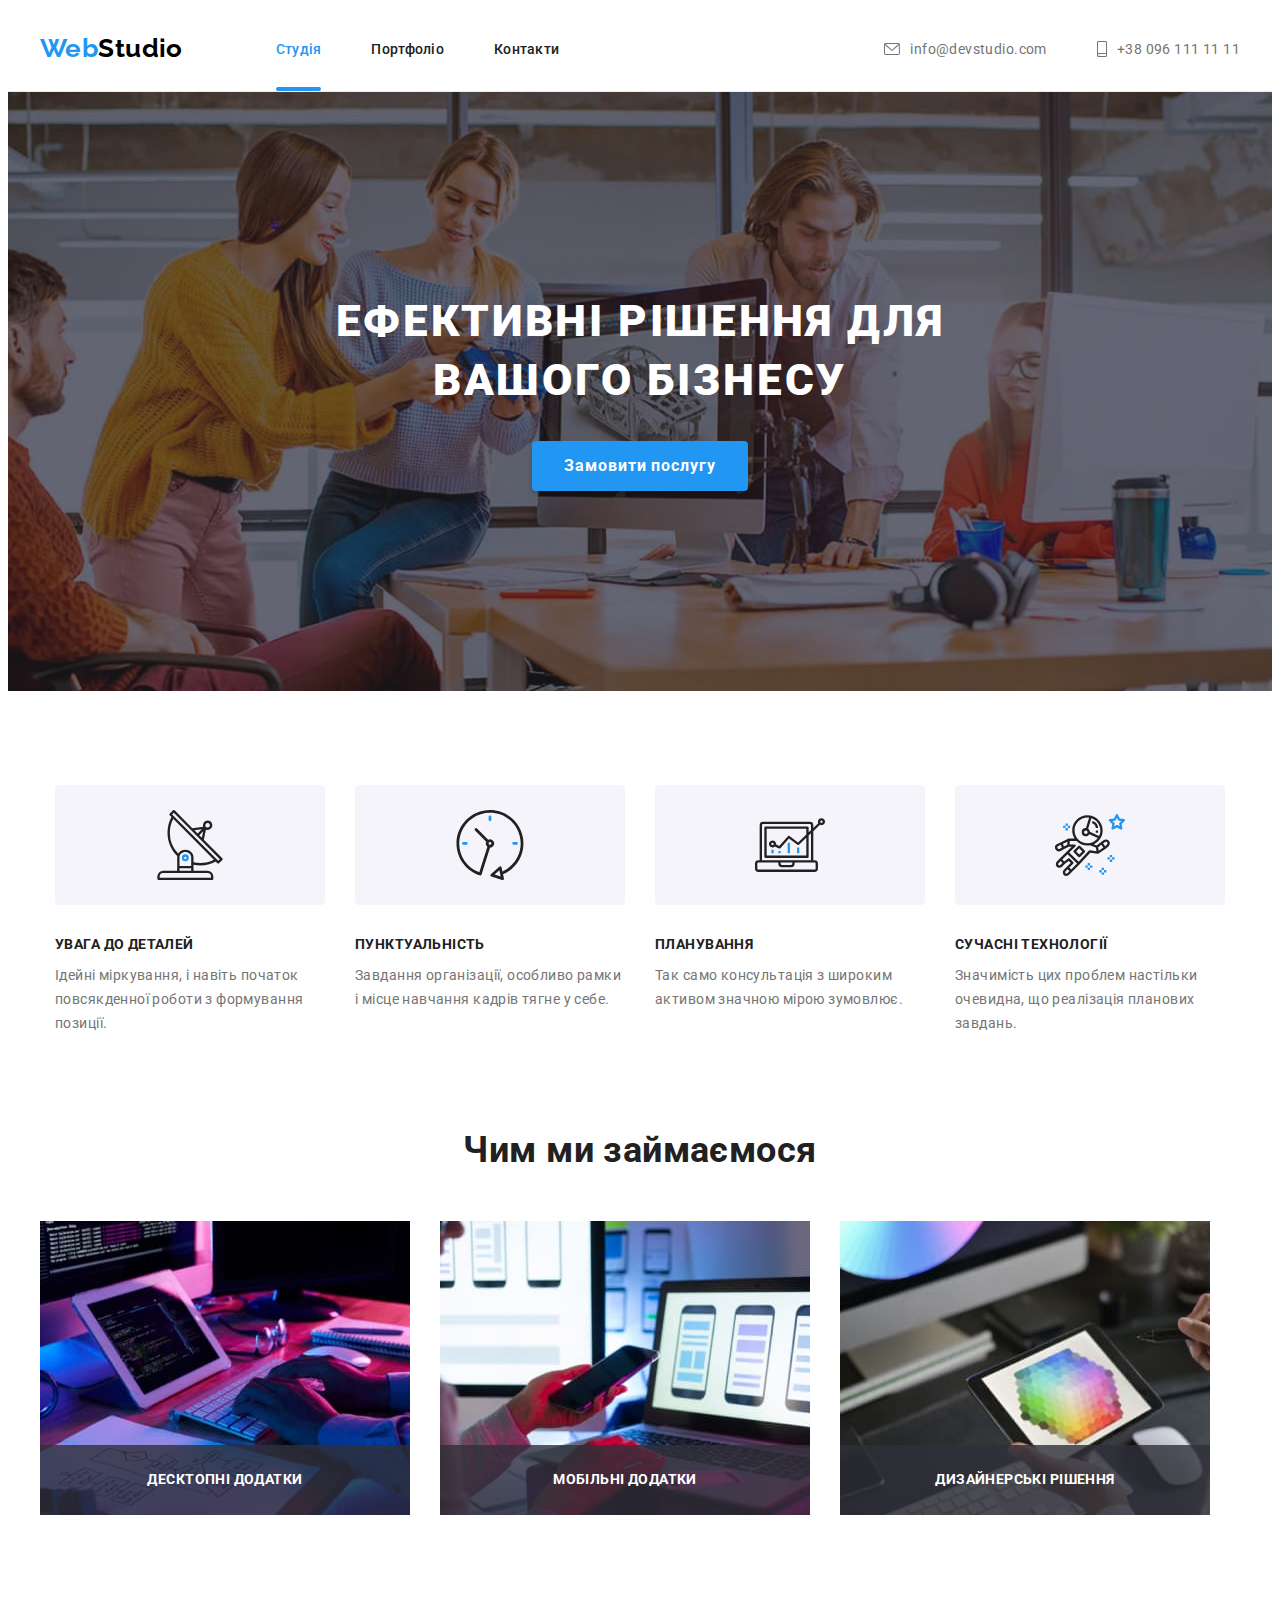
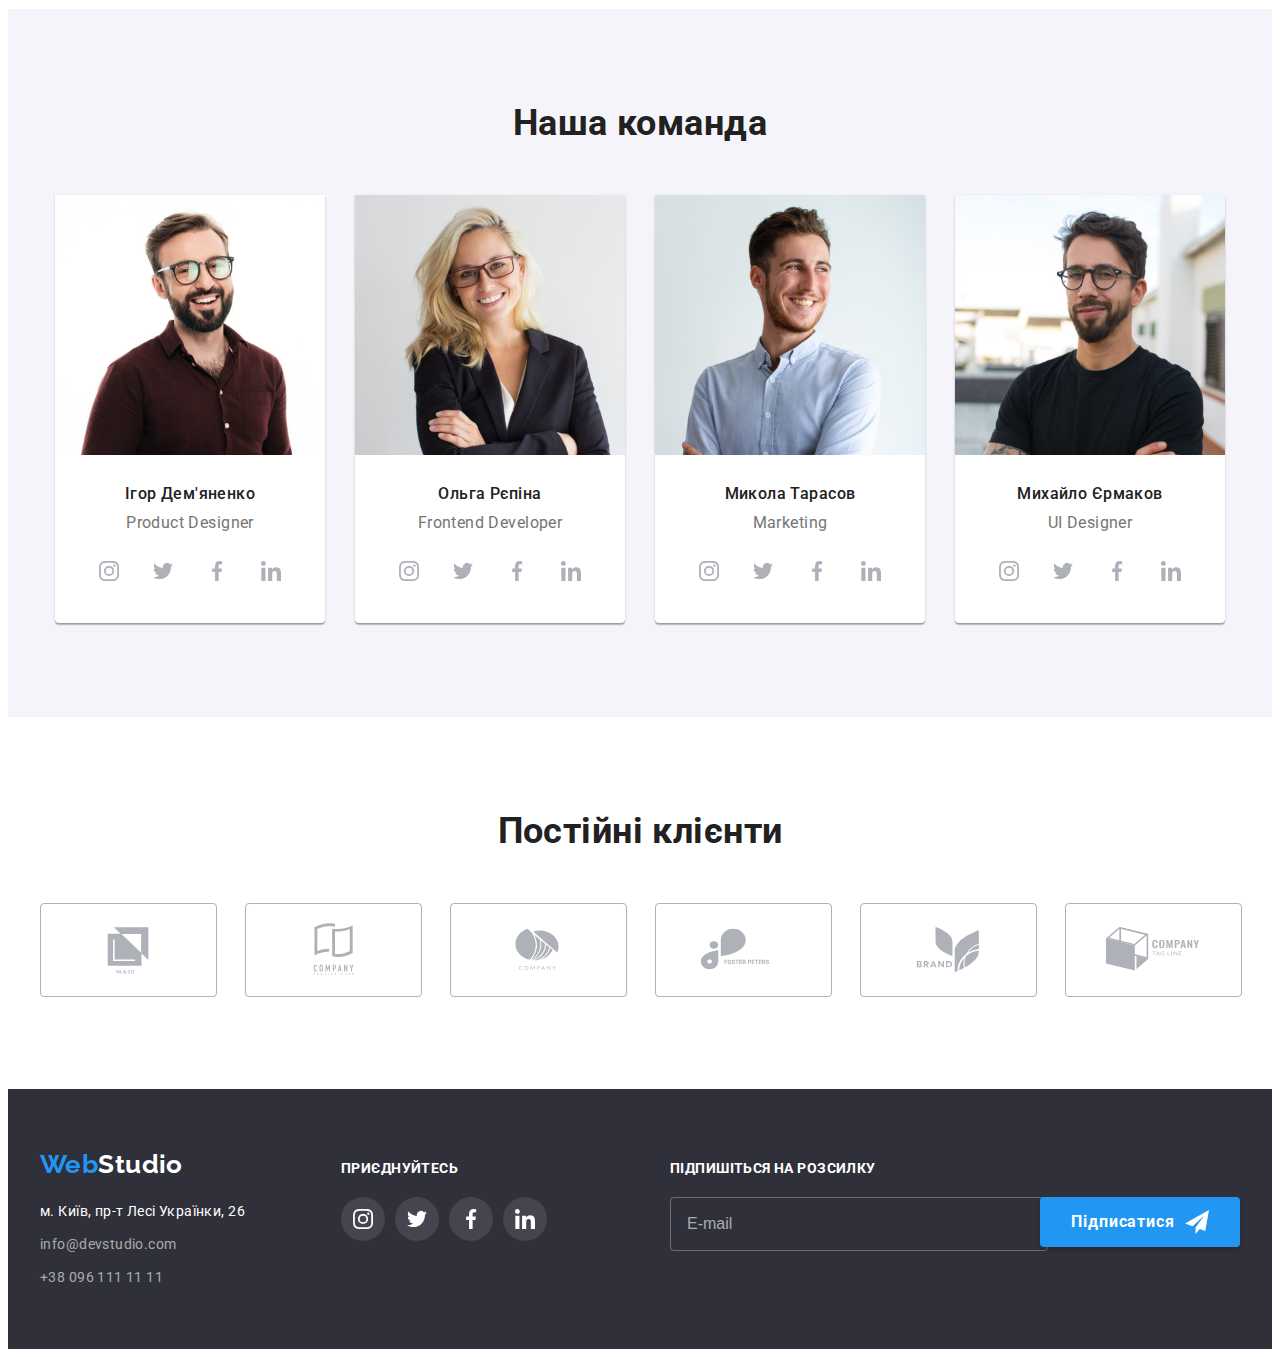
==== commit 0689d879: "organized scss" ====
--- a/index.html
+++ b/index.html
@@ -18,8 +18,6 @@
       crossorigin="anonymous"
       referrerpolicy="no-referrer"
     />
-    <link rel="stylesheet" href="./styles/reset.css" />
-    <link rel="stylesheet" href="./styles/styles.css" />
     <link rel="stylesheet" href="./css/main.min.css">
   </head>
 
@@ -39,11 +37,11 @@
           </ul>
         </nav>
 
-        <div class="container-contacts">
+        <div class="header-contacts">
           <ul class="header-list-contacts list">
             <li class="header-item-contact">
               <a class="contact-link link" href="mailto:info@devstudio.com"
-                ><svg class="header-contact-icon" width="16" height="12">
+                ><svg class="contact-link-icon" width="16" height="12">
                   <use href="./images/icons.svg#icon-envelope"></use>
                 </svg>
                 info@devstudio.com
@@ -51,7 +49,7 @@
             </li>
             <li class="header-item-contact">
               <a class="contact-link link" href="tel:+380961111111"
-                ><svg class="header-contact-icon" width="10" height="16">
+                ><svg class="contact-link-icon" width="10" height="16">
                   <use href="./images/icons.svg#icon-smartphone"></use>
                 </svg>
                 +38 096 111 11 11
@@ -66,7 +64,7 @@
       <section class="hero section">
         <div class="container">
           <h1 class="hero-title">Ефективні рішення для вашого бізнесу</h1>
-          <button class="hero-btn btn" type="button" data-modal-open>Замовити послугу</button>
+          <button class="hero-btn" type="button" data-modal-open>Замовити послугу</button>
         </div>
       </section>
       <!-------------------------------Features--------------------------------------->
@@ -474,7 +472,7 @@
                 required
               />
             </label>
-            <button type="submit" class="subscribe-btn btn hero-btn">
+            <button type="submit" class="subscribe-btn">
               Підписатися
               <svg class="subscribe-icon" width="24" height="24">
                 <use href="./images/icons.svg#icon-icon-send"></use>
@@ -493,33 +491,33 @@
         </button>
         <p class="modal-title">Залиште свої дані, ми вам передзвонимо</p>
         <form class="modal-form">
-            <div class="modal-item">
-              <label for="user-name" class="modal-label"></label>
-              <span class="modal-text">Ім'я</span>
+          <div class="form-item">
+              <label for="user-name" class="form-label"></label>
+              <span class="form-text">Ім'я</span>
               <div class="input-wrap">
-                <input class="modal-input" type="text" name="user-name" id="user-name" required />
+                <input class="form-input" type="text" name="user-name" id="user-name" required />
                 <svg class="icon-input" width="18" height="18">
                   <use href="./images/icons.svg#icon-person"></use>
                 </svg>
               </div>
             </div>
 
-            <div class="modal-item">
-              <span class="modal-text">Телефон</span>
-              <label for="user-tel" class="modal-label"></label>
+            <div class="form-item">
+              <span class="form-text">Телефон</span>
+              <label for="user-tel" class="form-label"></label>
               <div class="input-wrap">
-                <input class="modal-input" type="tel" name="user-tel" id="user-tel" required />
+                <input class="form-input" type="tel" name="user-tel" id="user-tel" required />
                 <svg class="icon-input" width="18" height="18">
                   <use href="./images/icons.svg#icon-phone"></use>
                 </svg>
               </div>
             </div>
 
-            <div class="modal-item">
-              <span class="modal-text">Пошта</span>
-              <label for="user-mail" class="modal-label"></label>
+            <div class="form-item">
+              <span class="form-text">Пошта</span>
+              <label for="user-mail" class="form-label"></label>
               <div class="input-wrap">
-                <input class="modal-input" type="email" name="user-mail" id="user-mail" required />
+                <input class="form-input" type="email" name="user-mail" id="user-mail" required />
                 <svg class="icon-input" width="18" height="18">
                   <use href="./images/icons.svg#icon-email"></use>
                 </svg>
@@ -527,10 +525,10 @@
             </div>
 
             <div class="comment">
-              <span class="modal-text">Коментар</span>
-              <label for="user-comment" class="modal-label"></label>
+              <span class="form-text">Коментар</span>
+              <label for="user-comment" class="form-label"></label>
               <textarea
-                class="modal-comment"
+                class="form-comment"
                 name="user-comment"
                 id="user-comment"
                 placeholder="Введіть текст"
@@ -553,7 +551,7 @@
               <a class="agreement" href="">Умови договору</a></label
             >
           </div>
-          <button class="modal-btn btn hero-btn" type="submit">Відправити</button>
+          <button class="form-btn" type="submit">Відправити</button>
         </form>
       </div>
     </div>
--- a/css/main.min.css
+++ b/css/main.min.css
@@ -1 +1 @@
-/*# sourceMappingURL=main.min.css.map */+:root{--main-color: #212121;--main-background-color: #ffffff;--text-color: #757575;--hero-color: #ffffff;--hero-btn-activ-background-color: #188ce8;--active-link-color: #2196f3;--active-btn-color: #ffffff;--active-btn-background-color: #2196f3;--logo-color: #2196f3;--studio-header-color: #000000;--studio-footer-color: #ffffff;--footer-link-color: rgba(255, 255, 255, 0.6);--logo-font: "Raleway", sans-serif;--hero-footer-background-color: #2f303a;--border-color: #ececec;--team-background-color: #f5f4fa;--clients-background-color: #f5f5f5;--active-icon-background-color: #d9d9d9;--gap: 30px;--icon-fill: #afb1b8;--footer-icon-fill: #ffffff}h1,h2,h3,h4,h5,h6,p,ul{margin:0;padding-left:0}img{display:block;max-width:100%;height:auto}.list{list-style:none}.link{text-decoration:none}.link:hover,.link:focus{color:var(--active-link-color)}.btn{display:block;font-family:inherit;cursor:pointer}.btn:hover,.btn:focus,.btn:active{color:var(--active-btn-color);background-color:var(--active-btn-background-color)}.section{padding:94px 0}.section-title{margin-bottom:50px;text-align:center;font-size:36px;line-height:1.16}.visually-hidden{position:absolute;white-space:nowrap;width:1px;height:1px;overflow:hidden;border:0;padding:0;clip:rect(0 0 0 0);-webkit-clip-path:inset(50%);clip-path:inset(50%);margin:-1px}.container{width:1200px;padding:0 15px;margin:0 auto}.form-comment,.form-input{display:block;width:100%;height:40px;font-size:12px;line-height:1.16;letter-spacing:.01em;color:var(--main-color);border:1px solid rgba(33,33,33,.2);border-radius:4px;outline:rgba(0,0,0,0);transition:border 250ms cubic-bezier(0.4, 0, 0.2, 1)}.subscribe-btn,.form-btn,.hero-btn{display:block;margin:0 auto;height:50px;font-family:inherit;font-weight:700;font-size:16px;line-height:1.88;letter-spacing:.06em;border-radius:4px;border:none;color:var(--hero-color);background-color:var(--active-btn-background-color);box-shadow:0px 4px 4px rgba(0,0,0,.15);transition:background-color 250ms cubic-bezier(0.4, 0, 0.2, 1),color 250ms cubic-bezier(0.4, 0, 0.2, 1);cursor:pointer}.subscribe-btn:hover,.form-btn:hover,.hero-btn:hover,.subscribe-btn:focus,.form-btn:focus,.hero-btn:focus,.subscribe-btn:active,.form-btn:active,.hero-btn:active{background-color:var(--hero-btn-activ-background-color)}body{font-family:"Roboto",sans-serif;font-size:14px;letter-spacing:.03em;color:var(--main-color);background-color:var(--main-background-color)}.header-logo{font-family:var(--logo-font);font-weight:700;font-size:26px;line-height:1.19;margin-right:93px;padding-top:24px;padding-bottom:25px;color:var(--logo-color)}.header-logo span{color:var(--studio-header-color)}.header{border-bottom:1px solid var(--border-color)}.header .container{display:flex;align-items:center}.header-nav{display:flex;align-items:center}.nav-list,.header-list-contacts{display:flex;align-items:center;gap:50px}.nav-item{padding:32px 0}.nav-item .current{color:var(--active-link-color)}.nav-item .current::after{content:"";display:block;position:absolute;width:100%;bottom:-2px;border-bottom:4px solid var(--active-link-color);border-radius:2px}.nav-link{color:var(--main-color)}.nav-link,.nav-link .contact-link{position:relative;padding:32px 0;font-weight:500;line-height:1.33;letter-spacing:.02em;transition:color 250ms cubic-bezier(0.4, 0, 0.2, 1)}.header-contacts{display:flex;align-items:center;margin-left:auto}.contact-link{display:flex;align-items:center;justify-content:center;gap:10px;color:var(--text-color)}.contact-link-icon{fill:currentColor}.hero{padding:200px 0;margin:0 auto;max-width:1600px;background-color:var(--hero-footer-background-color);background-image:linear-gradient(rgba(47, 48, 58, 0.4), rgba(47, 48, 58, 0.4)),url(../images/hero.jpg);background-repeat:no-repeat;background-position:center;background-size:cover}.hero-title{text-align:center;margin:0 auto;margin-bottom:30px;max-width:696px;color:var(--hero-color);font-weight:900;font-size:44px;line-height:1.36;letter-spacing:.06em;text-transform:uppercase}.hero-btn{min-width:216px}.backdrop{position:fixed;padding:40px;top:0;left:0;width:100%;height:100%;background-color:rgba(0,0,0,.2);transition:opacity 250ms cubic-bezier(0.4, 0, 0.2, 1),visibility 250ms cubic-bezier(0.4, 0, 0.2, 1)}.backdrop.is-hidden{opacity:0;visibility:hidden;pointer-events:none}.backdrop.is-hidden .modal{transform:translate(-50%, -50%) scaley(0);transition:transform 250ms cubic-bezier(0.4, 0, 0.2, 1)}.modal{position:absolute;padding:40px;top:50%;left:50%;transform:translate(-50%, -50%);width:528px;height:581px;background-color:var(--main-background-color);box-shadow:0px 1px 3px rgba(0,0,0,.12),0px 1px 1px rgba(0,0,0,.14),0px 2px 1px rgba(0,0,0,.2);border-radius:4px;transform:translate(-50%, -50%) scaley(1);transition:transform 250ms cubic-bezier(0.4, 0, 0.2, 1)}.modal-close-btn{position:absolute;display:flex;align-items:center;justify-content:center;padding:0;top:8px;right:8px;width:30px;height:30px;color:var(--studio-header-color);background-color:var(--hero-color);border:1px solid rgba(0,0,0,.1);border-radius:50%;outline:rgba(0,0,0,0);transition:color 250ms cubic-bezier(0.4, 0, 0.2, 1),border 250ms cubic-bezier(0.4, 0, 0.2, 1);cursor:pointer}.modal-close-btn:hover,.modal-close-btn:focus{color:var(--active-btn-background-color);border-color:var(--active-btn-background-color)}.modal-close-btn .icon-close{fill:currentColor}.modal-title{margin-bottom:12px;text-align:center;font-weight:700;font-size:20px;line-height:1.15}.form-item:not(:last-child){margin-bottom:10px}.form-text{display:block;margin-bottom:4px;font-size:12px;line-height:1.16;letter-spacing:.01em;color:var(--text-color)}.input-wrap{position:relative}.form-input{padding-left:42px}.form-input:focus{border:1px solid var(--active-link-color)}.form-input:focus+.icon-input{fill:var(--active-link-color)}.icon-input{position:absolute;top:50%;left:12px;transform:translatey(-50%);transition:fill 250ms cubic-bezier(0.4, 0, 0.2, 1)}.comment{margin-bottom:20px}.form-comment{padding:12px 16px;resize:none;height:120px}.form-comment:focus{border:1px solid var(--active-link-color)}.form-comment::-moz-placeholder{font-size:12px;line-height:1.16;letter-spacing:.01em;color:rgba(117,117,117,.5)}.form-comment:-ms-input-placeholder{font-size:12px;line-height:1.16;letter-spacing:.01em;color:rgba(117,117,117,.5)}.form-comment::placeholder{font-size:12px;line-height:1.16;letter-spacing:.01em;color:rgba(117,117,117,.5)}.agreement{padding-left:5px;color:var(--active-link-color);transition:color 250ms cubic-bezier(0.4, 0, 0.2, 1)}.agreement:focus{color:var(--hero-btn-activ-background-color);outline-color:var(--active-link-color)}.checkbox-text{display:flex;justify-content:center;align-items:center;line-height:1.71;color:var(--text-color);cursor:pointer}.checkbox-text span{display:flex;justify-content:center;align-items:center;margin-right:7px;width:16px;height:15px;border:2px solid var(--main-color);border-radius:3px;fill:rgba(0,0,0,0);transition:border 250ms cubic-bezier(0.4, 0, 0.2, 1),fill 250ms cubic-bezier(0.4, 0, 0.2, 1)}.checkbox-input:checked+.checkbox-text span{background-color:var(--active-btn-background-color);border-color:rgba(0,0,0,0);fill:var(--active-btn-color)}.checkbox-input:focus+.checkbox-text span{border-color:var(--active-btn-background-color)}.form-btn{margin-top:30px;min-width:200px;outline:rgba(0,0,0,0)}.features-title{margin-bottom:10px;margin-top:30px;font-size:14px;line-height:1.33;text-transform:uppercase}.features-list,.team-list{display:flex;justify-content:center;gap:30px}.features-item{max-width:270px}.features-icon{display:flex;align-items:center;justify-content:center;height:120px;background-color:var(--team-background-color);border-radius:4px}.features-text{line-height:1.71;color:var(--text-color)}.gallery.section{padding-top:0}.gallery-list{display:flex;gap:30px}.gallery-item{position:relative}.label{position:absolute;bottom:0;width:100%;padding:27px 0;font-weight:700;line-height:1.14;text-align:center;text-transform:uppercase;color:#fff;background-color:rgba(47,48,58,.8)}.team{background-color:var(--team-background-color)}.team-item{background-color:var(--main-background-color);box-shadow:0px 1px 3px rgba(0,0,0,.12),0px 1px 1px rgba(0,0,0,.14),0px 2px 1px rgba(0,0,0,.2);border-radius:0px 0px 4px 4px}.team-content{padding:30px 0}.team-name{text-align:center;margin-bottom:10px;font-weight:500;font-size:16px;line-height:1.18}.team-item-text{text-align:center;margin-bottom:16px;font-size:16px;line-height:1.18;color:var(--text-color)}.team-soc-list,.clients-list,.footer-soc-list{display:flex;align-items:center;justify-content:center;gap:10px}.team-soc-item{width:44px;height:44px}.team-soc-link,.clients-link,.footer-soc-link{display:flex;align-items:center;justify-content:center;width:100%;height:100%;border-radius:50%;color:var(--icon-fill);transition:color 250ms cubic-bezier(0.4, 0, 0.2, 1),background-color 250ms cubic-bezier(0.4, 0, 0.2, 1)}.team-soc-link:hover,.team-soc-link:focus,.clients-link:hover,.clients-link:focus,.footer-soc-link:hover,.footer-soc-link:focus{color:var(--active-btn-color);background-color:var(--active-btn-background-color)}.team-soc-icon{fill:currentColor}.clients-list{gap:var(--gap)}.clients-items{width:calc((100% - 150px)/6);height:92px}.clients-link{width:100%;height:100%;border:1px solid var(--icon-fill);border-radius:4px;color:var(--icon-fill);transition:border-color 250ms cubic-bezier(0.4, 0, 0.2, 1),color 250ms cubic-bezier(0.4, 0, 0.2, 1)}.clients-link:hover,.clients-link:focus{color:var(--active-link-color);border-color:var(--active-link-color)}.clients-icon,.footer-soc-icon{fill:currentColor}.footer-logo{color:var(--logo-color);font-family:var(--logo-font);font-weight:700;font-size:26px;line-height:1.19}.footer-logo span{color:var(--studio-footer-color)}.footer{padding:60px 0;background-color:var(--hero-footer-background-color)}.footer .container{display:flex;justify-content:center;align-items:baseline;gap:70px}.footer-address{margin-top:20px;margin-left:auto;min-width:231px}.footer-item:not(:last-child){margin-bottom:9px}.footer-contacts{font-style:normal;line-height:1.71;color:rgba(255,255,255,.6);transition:color 250ms cubic-bezier(0.4, 0, 0.2, 1)}.address,.social{color:var(--studio-footer-color)}.footer-soc-title,.subscribe-title{text-align:start;margin-bottom:20px;font-size:14px;line-height:1.14;text-transform:uppercase}.footer-soc-list{gap:10px}.footer-soc-item{width:44px;height:44px}.footer-soc-link{width:100%;height:100%;color:var(--footer-icon-fill);background-color:rgba(255,255,255,.1);transition:background-color 250ms cubic-bezier(0.4, 0, 0.2, 1)}.footer-soc-link:hover,.footer-soc-link:focus{background-color:var(--active-btn-background-color)}.footer-soc-icon{width:20px;height:20px}.subscribe{margin-left:auto;color:var(--studio-footer-color)}.subscribe-form{display:flex;gap:12px}.subscribe-label{width:358px;height:50px}.subscribe-label .subscribe-input{padding-left:16px;width:100%;height:100%;font-size:16px;line-height:1.25;color:var(--studio-footer-color);outline:rgba(0,0,0,0);background-color:rgba(33,150,243,0);border:1px solid rgba(255,255,255,.3);border-radius:4px}.subscribe-label .subscribe-input::-moz-placeholder{font-size:16px;line-height:1.25;color:rgba(255,255,255,.6)}.subscribe-label .subscribe-input:-ms-input-placeholder{font-size:16px;line-height:1.25;color:rgba(255,255,255,.6)}.subscribe-label .subscribe-input::placeholder{font-size:16px;line-height:1.25;color:rgba(255,255,255,.6)}.subscribe-btn{display:flex;justify-content:center;align-items:center;gap:10px;min-width:200px}.filter-list{display:flex;justify-content:center;margin:0 auto;margin-bottom:50px;gap:8px}.filter-btn{display:block;text-align:center;padding:6px 22px;border-radius:4px;border-color:rgba(0,0,0,0);font-family:inherit;font-weight:500;font-size:16px;line-height:1.62;background-color:#f5f4fa;cursor:pointer;transition:color 250ms cubic-bezier(0.4, 0, 0.2, 1),background-color 250ms cubic-bezier(0.4, 0, 0.2, 1),box-shadow 250ms cubic-bezier(0.4, 0, 0.2, 1)}.filter-btn:hover,.filter-btn:focus{background-color:var(--active-btn-background-color);color:var(--active-btn-color);box-shadow:0px 3px 1px rgba(0,0,0,.1),0px 1px 2px rgba(0,0,0,.08),0px 2px 2px rgba(0,0,0,.12)}.portfolio-link{display:block;margin:0;text-decoration:none;transition:box-shadow 250ms cubic-bezier(0.4, 0, 0.2, 1)}.portfolio-link:hover,.portfolio-link:focus{box-shadow:0px 1px 1px rgba(0,0,0,.12),0px 4px 4px rgba(0,0,0,.06),1px 4px 6px rgba(0,0,0,.16)}.portfolio-cards-list{display:flex;flex-wrap:wrap;justify-content:center;margin-top:calc(-1*var(--gap));margin-left:calc(-1*var(--gap))}.cards-title{margin-bottom:4px;color:var(--main-color);font-size:18px;line-height:2;letter-spacing:.06em}.portfolio-cards-item{margin-top:var(--gap);margin-left:var(--gap);flex-basis:calc(33.3333333333% - var(--gap))}.box{position:relative;overflow:hidden;width:370px;height:294px}.box:hover .overlay{transform:translateX(0)}.overlay{position:absolute;padding:63px 24px;top:0;left:0;width:100%;height:100%;background-color:rgba(33,150,243,.9);transform:translatey(101%);transition:transform 250ms cubic-bezier(0.4, 0, 0.2, 1)}.box-content{font-size:18px;line-height:1.56;color:#fff}.cards-content{padding:20px 24px;border:0,1px solid #eee,1px solid #eee,1px solid #eee}.portfolio-cards-text{color:var(--text-color);font-size:16px;line-height:1.88}/*# sourceMappingURL=main.min.css.map */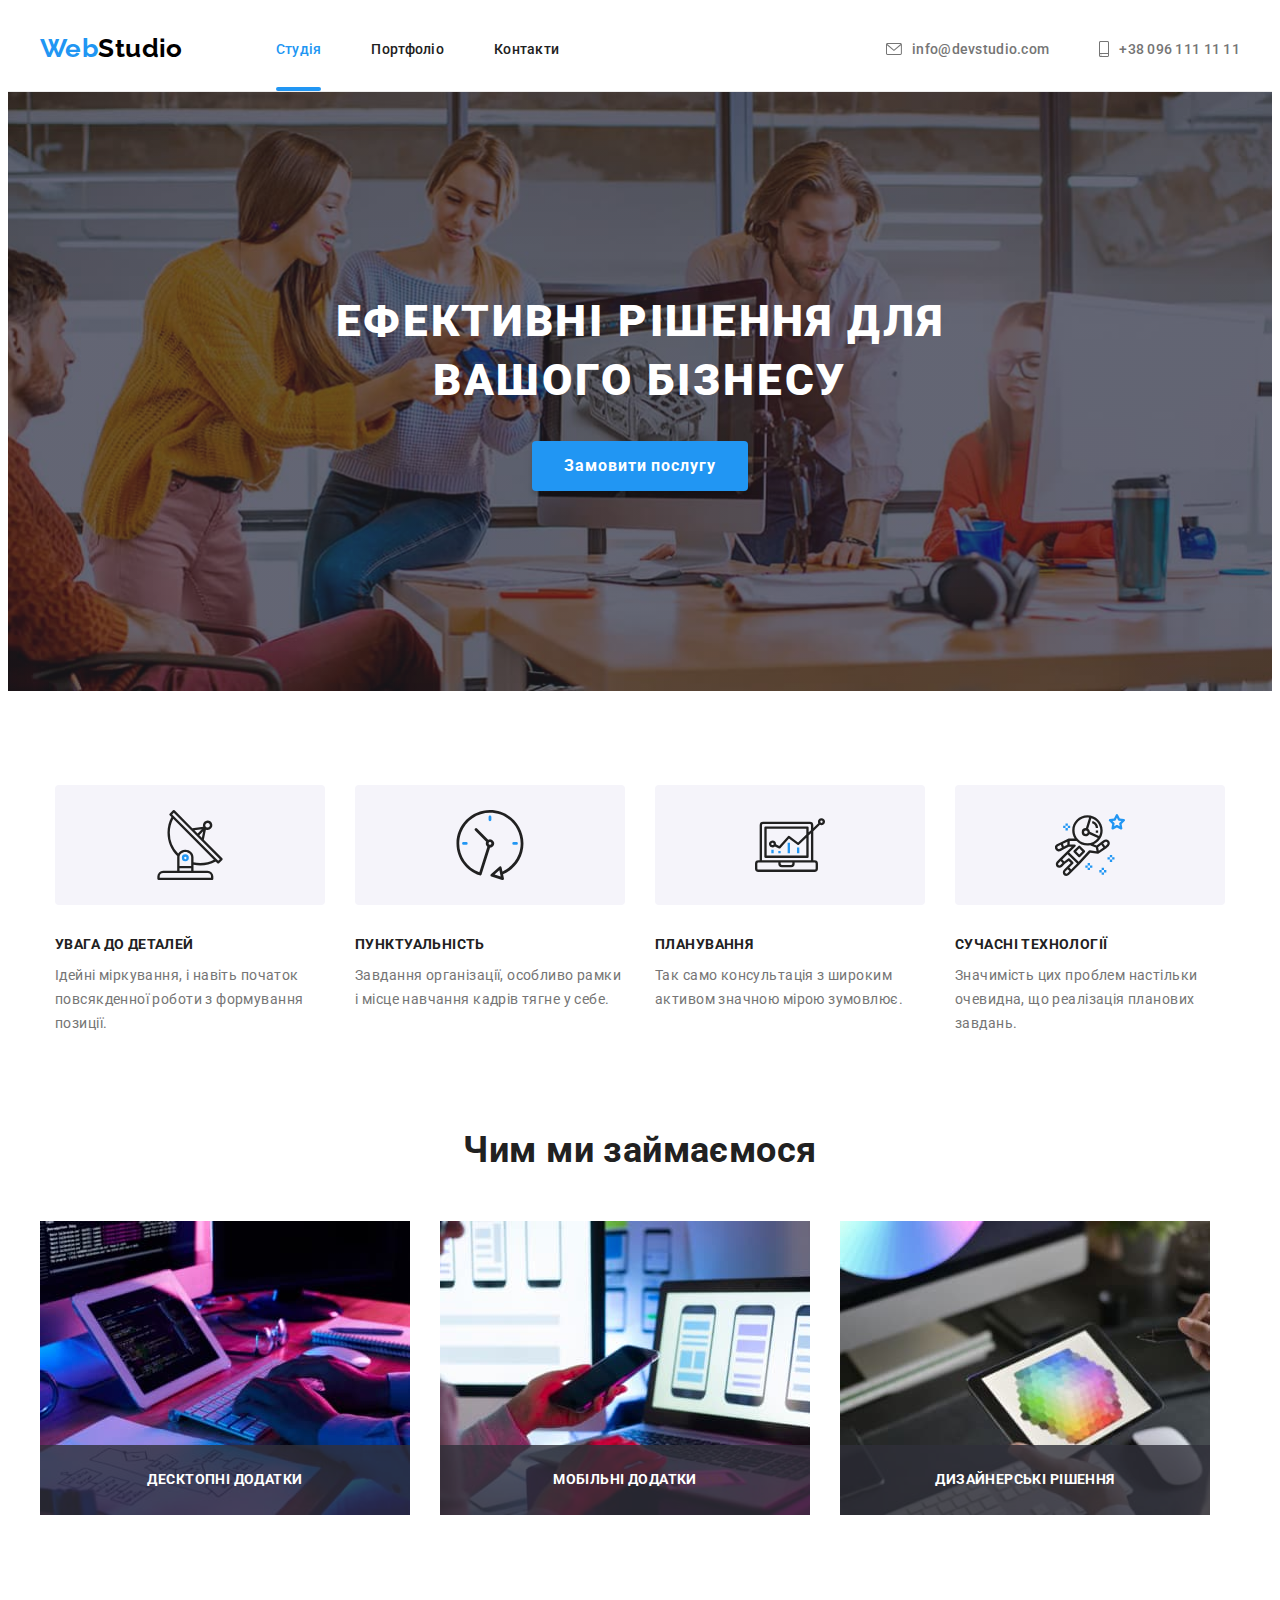
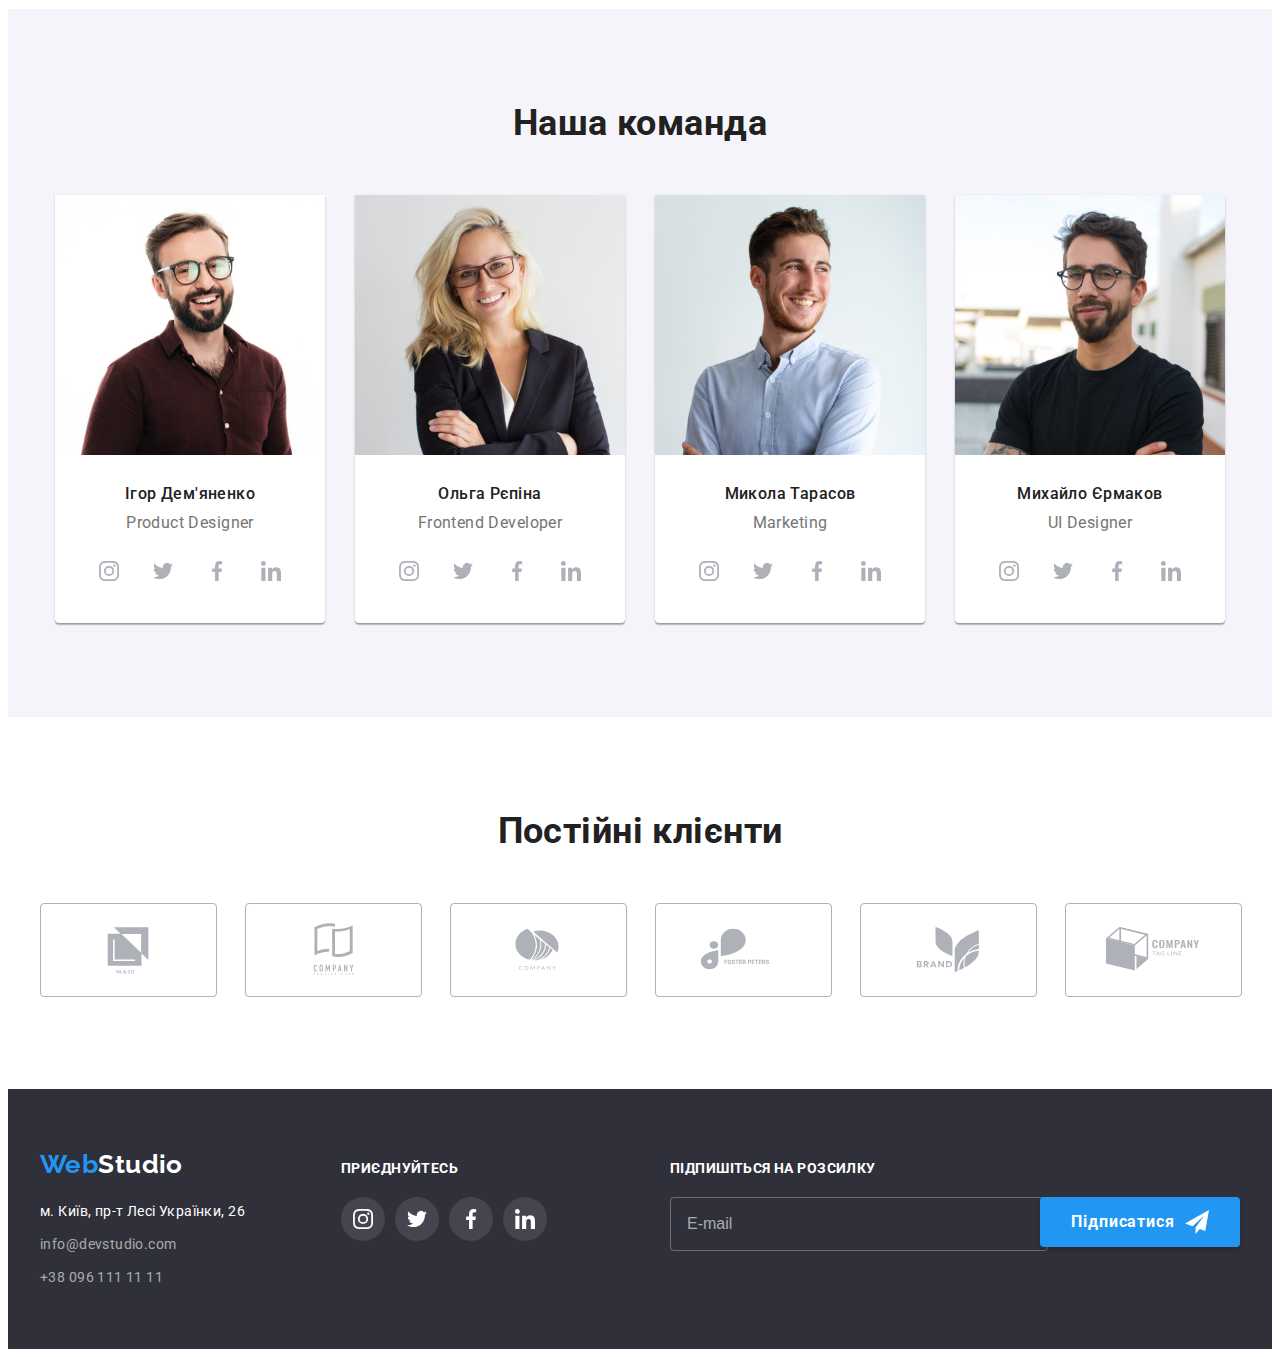
==== commit 1a055ad3: "delated placeholders" ====
--- a/index.html
+++ b/index.html
@@ -64,7 +64,7 @@
       <section class="hero section">
         <div class="container">
           <h1 class="hero-title">Ефективні рішення для вашого бізнесу</h1>
-          <button class="hero-btn" type="button" data-modal-open>Замовити послугу</button>
+          <button class="hero-btn accent-btn" type="button" data-modal-open>Замовити послугу</button>
         </div>
       </section>
       <!-------------------------------Features--------------------------------------->
@@ -472,7 +472,7 @@
                 required
               />
             </label>
-            <button type="submit" class="subscribe-btn">
+            <button type="submit" class="subscribe-btn accent-btn">
               Підписатися
               <svg class="subscribe-icon" width="24" height="24">
                 <use href="./images/icons.svg#icon-icon-send"></use>
@@ -495,7 +495,7 @@
               <label for="user-name" class="form-label"></label>
               <span class="form-text">Ім'я</span>
               <div class="input-wrap">
-                <input class="form-input" type="text" name="user-name" id="user-name" required />
+                <input class="form-input modal-input" type="text" name="user-name" id="user-name" required />
                 <svg class="icon-input" width="18" height="18">
                   <use href="./images/icons.svg#icon-person"></use>
                 </svg>
@@ -506,7 +506,7 @@
               <span class="form-text">Телефон</span>
               <label for="user-tel" class="form-label"></label>
               <div class="input-wrap">
-                <input class="form-input" type="tel" name="user-tel" id="user-tel" required />
+                <input class="form-input modal-input" type="tel" name="user-tel" id="user-tel" required />
                 <svg class="icon-input" width="18" height="18">
                   <use href="./images/icons.svg#icon-phone"></use>
                 </svg>
@@ -517,7 +517,7 @@
               <span class="form-text">Пошта</span>
               <label for="user-mail" class="form-label"></label>
               <div class="input-wrap">
-                <input class="form-input" type="email" name="user-mail" id="user-mail" required />
+                <input class="form-input modal-input" type="email" name="user-mail" id="user-mail" required />
                 <svg class="icon-input" width="18" height="18">
                   <use href="./images/icons.svg#icon-email"></use>
                 </svg>
@@ -528,7 +528,7 @@
               <span class="form-text">Коментар</span>
               <label for="user-comment" class="form-label"></label>
               <textarea
-                class="form-comment"
+                class="form-comment modal-input"
                 name="user-comment"
                 id="user-comment"
                 placeholder="Введіть текст"
@@ -551,7 +551,7 @@
               <a class="agreement" href="">Умови договору</a></label
             >
           </div>
-          <button class="form-btn" type="submit">Відправити</button>
+          <button class="form-btn accent-btn" type="submit">Відправити</button>
         </form>
       </div>
     </div>
--- a/css/main.min.css
+++ b/css/main.min.css
@@ -1 +1 @@
-:root{--main-color: #212121;--main-background-color: #ffffff;--text-color: #757575;--hero-color: #ffffff;--hero-btn-activ-background-color: #188ce8;--active-link-color: #2196f3;--active-btn-color: #ffffff;--active-btn-background-color: #2196f3;--logo-color: #2196f3;--studio-header-color: #000000;--studio-footer-color: #ffffff;--footer-link-color: rgba(255, 255, 255, 0.6);--logo-font: "Raleway", sans-serif;--hero-footer-background-color: #2f303a;--border-color: #ececec;--team-background-color: #f5f4fa;--clients-background-color: #f5f5f5;--active-icon-background-color: #d9d9d9;--gap: 30px;--icon-fill: #afb1b8;--footer-icon-fill: #ffffff}h1,h2,h3,h4,h5,h6,p,ul{margin:0;padding-left:0}img{display:block;max-width:100%;height:auto}.list{list-style:none}.link{text-decoration:none}.link:hover,.link:focus{color:var(--active-link-color)}.btn{display:block;font-family:inherit;cursor:pointer}.btn:hover,.btn:focus,.btn:active{color:var(--active-btn-color);background-color:var(--active-btn-background-color)}.section{padding:94px 0}.section-title{margin-bottom:50px;text-align:center;font-size:36px;line-height:1.16}.visually-hidden{position:absolute;white-space:nowrap;width:1px;height:1px;overflow:hidden;border:0;padding:0;clip:rect(0 0 0 0);-webkit-clip-path:inset(50%);clip-path:inset(50%);margin:-1px}.container{width:1200px;padding:0 15px;margin:0 auto}.form-comment,.form-input{display:block;width:100%;height:40px;font-size:12px;line-height:1.16;letter-spacing:.01em;color:var(--main-color);border:1px solid rgba(33,33,33,.2);border-radius:4px;outline:rgba(0,0,0,0);transition:border 250ms cubic-bezier(0.4, 0, 0.2, 1)}.subscribe-btn,.form-btn,.hero-btn{display:block;margin:0 auto;height:50px;font-family:inherit;font-weight:700;font-size:16px;line-height:1.88;letter-spacing:.06em;border-radius:4px;border:none;color:var(--hero-color);background-color:var(--active-btn-background-color);box-shadow:0px 4px 4px rgba(0,0,0,.15);transition:background-color 250ms cubic-bezier(0.4, 0, 0.2, 1),color 250ms cubic-bezier(0.4, 0, 0.2, 1);cursor:pointer}.subscribe-btn:hover,.form-btn:hover,.hero-btn:hover,.subscribe-btn:focus,.form-btn:focus,.hero-btn:focus,.subscribe-btn:active,.form-btn:active,.hero-btn:active{background-color:var(--hero-btn-activ-background-color)}body{font-family:"Roboto",sans-serif;font-size:14px;letter-spacing:.03em;color:var(--main-color);background-color:var(--main-background-color)}.header-logo{font-family:var(--logo-font);font-weight:700;font-size:26px;line-height:1.19;margin-right:93px;padding-top:24px;padding-bottom:25px;color:var(--logo-color)}.header-logo span{color:var(--studio-header-color)}.header{border-bottom:1px solid var(--border-color)}.header .container{display:flex;align-items:center}.header-nav{display:flex;align-items:center}.nav-list,.header-list-contacts{display:flex;align-items:center;gap:50px}.nav-item{padding:32px 0}.nav-item .current{color:var(--active-link-color)}.nav-item .current::after{content:"";display:block;position:absolute;width:100%;bottom:-2px;border-bottom:4px solid var(--active-link-color);border-radius:2px}.nav-link{color:var(--main-color)}.nav-link,.nav-link .contact-link{position:relative;padding:32px 0;font-weight:500;line-height:1.33;letter-spacing:.02em;transition:color 250ms cubic-bezier(0.4, 0, 0.2, 1)}.header-contacts{display:flex;align-items:center;margin-left:auto}.contact-link{display:flex;align-items:center;justify-content:center;gap:10px;color:var(--text-color)}.contact-link-icon{fill:currentColor}.hero{padding:200px 0;margin:0 auto;max-width:1600px;background-color:var(--hero-footer-background-color);background-image:linear-gradient(rgba(47, 48, 58, 0.4), rgba(47, 48, 58, 0.4)),url(../images/hero.jpg);background-repeat:no-repeat;background-position:center;background-size:cover}.hero-title{text-align:center;margin:0 auto;margin-bottom:30px;max-width:696px;color:var(--hero-color);font-weight:900;font-size:44px;line-height:1.36;letter-spacing:.06em;text-transform:uppercase}.hero-btn{min-width:216px}.backdrop{position:fixed;padding:40px;top:0;left:0;width:100%;height:100%;background-color:rgba(0,0,0,.2);transition:opacity 250ms cubic-bezier(0.4, 0, 0.2, 1),visibility 250ms cubic-bezier(0.4, 0, 0.2, 1)}.backdrop.is-hidden{opacity:0;visibility:hidden;pointer-events:none}.backdrop.is-hidden .modal{transform:translate(-50%, -50%) scaley(0);transition:transform 250ms cubic-bezier(0.4, 0, 0.2, 1)}.modal{position:absolute;padding:40px;top:50%;left:50%;transform:translate(-50%, -50%);width:528px;height:581px;background-color:var(--main-background-color);box-shadow:0px 1px 3px rgba(0,0,0,.12),0px 1px 1px rgba(0,0,0,.14),0px 2px 1px rgba(0,0,0,.2);border-radius:4px;transform:translate(-50%, -50%) scaley(1);transition:transform 250ms cubic-bezier(0.4, 0, 0.2, 1)}.modal-close-btn{position:absolute;display:flex;align-items:center;justify-content:center;padding:0;top:8px;right:8px;width:30px;height:30px;color:var(--studio-header-color);background-color:var(--hero-color);border:1px solid rgba(0,0,0,.1);border-radius:50%;outline:rgba(0,0,0,0);transition:color 250ms cubic-bezier(0.4, 0, 0.2, 1),border 250ms cubic-bezier(0.4, 0, 0.2, 1);cursor:pointer}.modal-close-btn:hover,.modal-close-btn:focus{color:var(--active-btn-background-color);border-color:var(--active-btn-background-color)}.modal-close-btn .icon-close{fill:currentColor}.modal-title{margin-bottom:12px;text-align:center;font-weight:700;font-size:20px;line-height:1.15}.form-item:not(:last-child){margin-bottom:10px}.form-text{display:block;margin-bottom:4px;font-size:12px;line-height:1.16;letter-spacing:.01em;color:var(--text-color)}.input-wrap{position:relative}.form-input{padding-left:42px}.form-input:focus{border:1px solid var(--active-link-color)}.form-input:focus+.icon-input{fill:var(--active-link-color)}.icon-input{position:absolute;top:50%;left:12px;transform:translatey(-50%);transition:fill 250ms cubic-bezier(0.4, 0, 0.2, 1)}.comment{margin-bottom:20px}.form-comment{padding:12px 16px;resize:none;height:120px}.form-comment:focus{border:1px solid var(--active-link-color)}.form-comment::-moz-placeholder{font-size:12px;line-height:1.16;letter-spacing:.01em;color:rgba(117,117,117,.5)}.form-comment:-ms-input-placeholder{font-size:12px;line-height:1.16;letter-spacing:.01em;color:rgba(117,117,117,.5)}.form-comment::placeholder{font-size:12px;line-height:1.16;letter-spacing:.01em;color:rgba(117,117,117,.5)}.agreement{padding-left:5px;color:var(--active-link-color);transition:color 250ms cubic-bezier(0.4, 0, 0.2, 1)}.agreement:focus{color:var(--hero-btn-activ-background-color);outline-color:var(--active-link-color)}.checkbox-text{display:flex;justify-content:center;align-items:center;line-height:1.71;color:var(--text-color);cursor:pointer}.checkbox-text span{display:flex;justify-content:center;align-items:center;margin-right:7px;width:16px;height:15px;border:2px solid var(--main-color);border-radius:3px;fill:rgba(0,0,0,0);transition:border 250ms cubic-bezier(0.4, 0, 0.2, 1),fill 250ms cubic-bezier(0.4, 0, 0.2, 1)}.checkbox-input:checked+.checkbox-text span{background-color:var(--active-btn-background-color);border-color:rgba(0,0,0,0);fill:var(--active-btn-color)}.checkbox-input:focus+.checkbox-text span{border-color:var(--active-btn-background-color)}.form-btn{margin-top:30px;min-width:200px;outline:rgba(0,0,0,0)}.features-title{margin-bottom:10px;margin-top:30px;font-size:14px;line-height:1.33;text-transform:uppercase}.features-list,.team-list{display:flex;justify-content:center;gap:30px}.features-item{max-width:270px}.features-icon{display:flex;align-items:center;justify-content:center;height:120px;background-color:var(--team-background-color);border-radius:4px}.features-text{line-height:1.71;color:var(--text-color)}.gallery.section{padding-top:0}.gallery-list{display:flex;gap:30px}.gallery-item{position:relative}.label{position:absolute;bottom:0;width:100%;padding:27px 0;font-weight:700;line-height:1.14;text-align:center;text-transform:uppercase;color:#fff;background-color:rgba(47,48,58,.8)}.team{background-color:var(--team-background-color)}.team-item{background-color:var(--main-background-color);box-shadow:0px 1px 3px rgba(0,0,0,.12),0px 1px 1px rgba(0,0,0,.14),0px 2px 1px rgba(0,0,0,.2);border-radius:0px 0px 4px 4px}.team-content{padding:30px 0}.team-name{text-align:center;margin-bottom:10px;font-weight:500;font-size:16px;line-height:1.18}.team-item-text{text-align:center;margin-bottom:16px;font-size:16px;line-height:1.18;color:var(--text-color)}.team-soc-list,.clients-list,.footer-soc-list{display:flex;align-items:center;justify-content:center;gap:10px}.team-soc-item{width:44px;height:44px}.team-soc-link,.clients-link,.footer-soc-link{display:flex;align-items:center;justify-content:center;width:100%;height:100%;border-radius:50%;color:var(--icon-fill);transition:color 250ms cubic-bezier(0.4, 0, 0.2, 1),background-color 250ms cubic-bezier(0.4, 0, 0.2, 1)}.team-soc-link:hover,.team-soc-link:focus,.clients-link:hover,.clients-link:focus,.footer-soc-link:hover,.footer-soc-link:focus{color:var(--active-btn-color);background-color:var(--active-btn-background-color)}.team-soc-icon{fill:currentColor}.clients-list{gap:var(--gap)}.clients-items{width:calc((100% - 150px)/6);height:92px}.clients-link{width:100%;height:100%;border:1px solid var(--icon-fill);border-radius:4px;color:var(--icon-fill);transition:border-color 250ms cubic-bezier(0.4, 0, 0.2, 1),color 250ms cubic-bezier(0.4, 0, 0.2, 1)}.clients-link:hover,.clients-link:focus{color:var(--active-link-color);border-color:var(--active-link-color)}.clients-icon,.footer-soc-icon{fill:currentColor}.footer-logo{color:var(--logo-color);font-family:var(--logo-font);font-weight:700;font-size:26px;line-height:1.19}.footer-logo span{color:var(--studio-footer-color)}.footer{padding:60px 0;background-color:var(--hero-footer-background-color)}.footer .container{display:flex;justify-content:center;align-items:baseline;gap:70px}.footer-address{margin-top:20px;margin-left:auto;min-width:231px}.footer-item:not(:last-child){margin-bottom:9px}.footer-contacts{font-style:normal;line-height:1.71;color:rgba(255,255,255,.6);transition:color 250ms cubic-bezier(0.4, 0, 0.2, 1)}.address,.social{color:var(--studio-footer-color)}.footer-soc-title,.subscribe-title{text-align:start;margin-bottom:20px;font-size:14px;line-height:1.14;text-transform:uppercase}.footer-soc-list{gap:10px}.footer-soc-item{width:44px;height:44px}.footer-soc-link{width:100%;height:100%;color:var(--footer-icon-fill);background-color:rgba(255,255,255,.1);transition:background-color 250ms cubic-bezier(0.4, 0, 0.2, 1)}.footer-soc-link:hover,.footer-soc-link:focus{background-color:var(--active-btn-background-color)}.footer-soc-icon{width:20px;height:20px}.subscribe{margin-left:auto;color:var(--studio-footer-color)}.subscribe-form{display:flex;gap:12px}.subscribe-label{width:358px;height:50px}.subscribe-label .subscribe-input{padding-left:16px;width:100%;height:100%;font-size:16px;line-height:1.25;color:var(--studio-footer-color);outline:rgba(0,0,0,0);background-color:rgba(33,150,243,0);border:1px solid rgba(255,255,255,.3);border-radius:4px}.subscribe-label .subscribe-input::-moz-placeholder{font-size:16px;line-height:1.25;color:rgba(255,255,255,.6)}.subscribe-label .subscribe-input:-ms-input-placeholder{font-size:16px;line-height:1.25;color:rgba(255,255,255,.6)}.subscribe-label .subscribe-input::placeholder{font-size:16px;line-height:1.25;color:rgba(255,255,255,.6)}.subscribe-btn{display:flex;justify-content:center;align-items:center;gap:10px;min-width:200px}.filter-list{display:flex;justify-content:center;margin:0 auto;margin-bottom:50px;gap:8px}.filter-btn{display:block;text-align:center;padding:6px 22px;border-radius:4px;border-color:rgba(0,0,0,0);font-family:inherit;font-weight:500;font-size:16px;line-height:1.62;background-color:#f5f4fa;cursor:pointer;transition:color 250ms cubic-bezier(0.4, 0, 0.2, 1),background-color 250ms cubic-bezier(0.4, 0, 0.2, 1),box-shadow 250ms cubic-bezier(0.4, 0, 0.2, 1)}.filter-btn:hover,.filter-btn:focus{background-color:var(--active-btn-background-color);color:var(--active-btn-color);box-shadow:0px 3px 1px rgba(0,0,0,.1),0px 1px 2px rgba(0,0,0,.08),0px 2px 2px rgba(0,0,0,.12)}.portfolio-link{display:block;margin:0;text-decoration:none;transition:box-shadow 250ms cubic-bezier(0.4, 0, 0.2, 1)}.portfolio-link:hover,.portfolio-link:focus{box-shadow:0px 1px 1px rgba(0,0,0,.12),0px 4px 4px rgba(0,0,0,.06),1px 4px 6px rgba(0,0,0,.16)}.portfolio-cards-list{display:flex;flex-wrap:wrap;justify-content:center;margin-top:calc(-1*var(--gap));margin-left:calc(-1*var(--gap))}.cards-title{margin-bottom:4px;color:var(--main-color);font-size:18px;line-height:2;letter-spacing:.06em}.portfolio-cards-item{margin-top:var(--gap);margin-left:var(--gap);flex-basis:calc(33.3333333333% - var(--gap))}.box{position:relative;overflow:hidden;width:370px;height:294px}.box:hover .overlay{transform:translateX(0)}.overlay{position:absolute;padding:63px 24px;top:0;left:0;width:100%;height:100%;background-color:rgba(33,150,243,.9);transform:translatey(101%);transition:transform 250ms cubic-bezier(0.4, 0, 0.2, 1)}.box-content{font-size:18px;line-height:1.56;color:#fff}.cards-content{padding:20px 24px;border:0,1px solid #eee,1px solid #eee,1px solid #eee}.portfolio-cards-text{color:var(--text-color);font-size:16px;line-height:1.88}/*# sourceMappingURL=main.min.css.map */+:root{--main-color: #212121;--main-background-color: #ffffff;--text-color: #757575;--hero-color: #ffffff;--hero-btn-activ-background-color: #188ce8;--active-link-color: #2196f3;--active-btn-color: #ffffff;--active-btn-background-color: #2196f3;--logo-color: #2196f3;--studio-header-color: #000000;--studio-footer-color: #ffffff;--footer-link-color: rgba(255, 255, 255, 0.6);--logo-font: "Raleway", sans-serif;--hero-footer-background-color: #2f303a;--border-color: #ececec;--team-background-color: #f5f4fa;--clients-background-color: #f5f5f5;--active-icon-background-color: #d9d9d9;--gap: 30px;--icon-fill: #afb1b8;--footer-icon-fill: #ffffff}h1,h2,h3,h4,h5,h6,p,ul{margin:0;padding-left:0}img{display:block;max-width:100%;height:auto}.list{list-style:none}.link{text-decoration:none}.link:hover,.link:focus{color:var(--active-link-color)}.btn{display:block;font-family:inherit;cursor:pointer}.btn:hover,.btn:focus,.btn:active{color:var(--active-btn-color);background-color:var(--active-btn-background-color)}.section{padding:94px 0}.section-title{margin-bottom:50px;text-align:center;font-size:36px;line-height:1.16}.visually-hidden{position:absolute;white-space:nowrap;width:1px;height:1px;overflow:hidden;border:0;padding:0;clip:rect(0 0 0 0);-webkit-clip-path:inset(50%);clip-path:inset(50%);margin:-1px}.container{width:1200px;padding:0 15px;margin:0 auto}.form-comment,.form-input{display:block;width:100%;height:40px;font-size:12px;line-height:1.16;letter-spacing:.01em;color:var(--main-color);border:1px solid rgba(33,33,33,.2);border-radius:4px;outline:rgba(0,0,0,0);transition:border 250ms cubic-bezier(0.4, 0, 0.2, 1)}.subscribe-btn,.form-btn,.hero-btn{display:block;margin:0 auto;height:50px;font-family:inherit;font-weight:700;font-size:16px;line-height:1.88;letter-spacing:.06em;border-radius:4px;border:none;color:var(--hero-color);background-color:var(--active-btn-background-color);box-shadow:0px 4px 4px rgba(0,0,0,.15);transition:background-color 250ms cubic-bezier(0.4, 0, 0.2, 1),color 250ms cubic-bezier(0.4, 0, 0.2, 1);cursor:pointer}.subscribe-btn:hover,.form-btn:hover,.hero-btn:hover,.subscribe-btn:focus,.form-btn:focus,.hero-btn:focus,.subscribe-btn:active,.form-btn:active,.hero-btn:active{background-color:var(--hero-btn-activ-background-color)}body{font-family:"Roboto",sans-serif;font-size:14px;letter-spacing:.03em;color:var(--main-color);background-color:var(--main-background-color)}.header-logo{font-family:var(--logo-font);font-weight:700;font-size:26px;line-height:1.19;margin-right:93px;padding-top:24px;padding-bottom:25px;color:var(--logo-color)}.header-logo span{color:var(--studio-header-color)}.header{border-bottom:1px solid var(--border-color)}.header .container{display:flex;align-items:center}.header-nav{display:flex;align-items:center}.nav-list,.header-list-contacts{display:flex;align-items:center;gap:50px}.nav-item{padding:32px 0}.nav-item .current{color:var(--active-link-color)}.nav-item .current::after{content:"";display:block;position:absolute;width:100%;bottom:-2px;border-bottom:4px solid var(--active-link-color);border-radius:2px}.nav-link{color:var(--main-color)}.nav-link,.contact-link{position:relative;padding:32px 0;font-weight:500;line-height:1.33;letter-spacing:.02em;transition:color 250ms cubic-bezier(0.4, 0, 0.2, 1)}.header-contacts{display:flex;align-items:center;margin-left:auto}.contact-link{display:flex;align-items:center;justify-content:center;gap:10px;color:var(--text-color)}.contact-link-icon{fill:currentColor}.hero{padding:200px 0;margin:0 auto;max-width:1600px;background-color:var(--hero-footer-background-color);background-image:linear-gradient(rgba(47, 48, 58, 0.4), rgba(47, 48, 58, 0.4)),url(../images/hero.jpg);background-repeat:no-repeat;background-position:center;background-size:cover}.hero-title{text-align:center;margin:0 auto;margin-bottom:30px;max-width:696px;color:var(--hero-color);font-weight:900;font-size:44px;line-height:1.36;letter-spacing:.06em;text-transform:uppercase}.hero-btn{min-width:216px}.backdrop{position:fixed;padding:40px;top:0;left:0;width:100%;height:100%;background-color:rgba(0,0,0,.2);transition:opacity 250ms cubic-bezier(0.4, 0, 0.2, 1),visibility 250ms cubic-bezier(0.4, 0, 0.2, 1)}.backdrop.is-hidden{opacity:0;visibility:hidden;pointer-events:none}.backdrop.is-hidden .modal{transform:translate(-50%, -50%) scaley(0);transition:transform 250ms cubic-bezier(0.4, 0, 0.2, 1)}.modal{position:absolute;padding:40px;top:50%;left:50%;transform:translate(-50%, -50%);width:528px;height:581px;background-color:var(--main-background-color);box-shadow:0px 1px 3px rgba(0,0,0,.12),0px 1px 1px rgba(0,0,0,.14),0px 2px 1px rgba(0,0,0,.2);border-radius:4px;transform:translate(-50%, -50%) scaley(1);transition:transform 250ms cubic-bezier(0.4, 0, 0.2, 1)}.modal-close-btn{position:absolute;display:flex;align-items:center;justify-content:center;padding:0;top:8px;right:8px;width:30px;height:30px;color:var(--studio-header-color);background-color:var(--hero-color);border:1px solid rgba(0,0,0,.1);border-radius:50%;outline:rgba(0,0,0,0);transition:color 250ms cubic-bezier(0.4, 0, 0.2, 1),border 250ms cubic-bezier(0.4, 0, 0.2, 1);cursor:pointer}.modal-close-btn:hover,.modal-close-btn:focus{color:var(--active-btn-background-color);border-color:var(--active-btn-background-color)}.modal-close-btn .icon-close{fill:currentColor}.modal-title{margin-bottom:12px;text-align:center;font-weight:700;font-size:20px;line-height:1.15}.form-item:not(:last-child){margin-bottom:10px}.form-text{display:block;margin-bottom:4px;font-size:12px;line-height:1.16;letter-spacing:.01em;color:var(--text-color)}.input-wrap{position:relative}.form-input{padding-left:42px}.form-input:focus{border:1px solid var(--active-link-color)}.icon-input{position:absolute;top:50%;left:12px;transform:translatey(-50%);transition:fill 250ms cubic-bezier(0.4, 0, 0.2, 1)}.form-input:focus+.icon-input{fill:var(--active-link-color)}.comment{margin-bottom:20px}.form-comment{padding:12px 16px;resize:none;height:120px}.form-comment:focus{border:1px solid var(--active-link-color)}.form-comment::-moz-placeholder{font-size:12px;line-height:1.16;letter-spacing:.01em;color:rgba(117,117,117,.5)}.form-comment:-ms-input-placeholder{font-size:12px;line-height:1.16;letter-spacing:.01em;color:rgba(117,117,117,.5)}.form-comment::placeholder{font-size:12px;line-height:1.16;letter-spacing:.01em;color:rgba(117,117,117,.5)}.agreement{padding-left:5px;color:var(--active-link-color);transition:color 250ms cubic-bezier(0.4, 0, 0.2, 1)}.agreement:focus{color:var(--hero-btn-activ-background-color);outline-color:var(--active-link-color)}.checkbox-text{display:flex;justify-content:center;align-items:center;line-height:1.71;color:var(--text-color);cursor:pointer}.checkbox-text span{display:flex;justify-content:center;align-items:center;margin-right:7px;width:16px;height:15px;border:2px solid var(--main-color);border-radius:3px;fill:rgba(0,0,0,0);transition:border 250ms cubic-bezier(0.4, 0, 0.2, 1),fill 250ms cubic-bezier(0.4, 0, 0.2, 1)}.checkbox-input:checked+.checkbox-text span{background-color:var(--active-btn-background-color);border-color:rgba(0,0,0,0);fill:var(--active-btn-color)}.checkbox-input:focus+.checkbox-text span{border-color:var(--active-btn-background-color)}.form-btn{margin-top:30px;min-width:200px;outline:rgba(0,0,0,0)}.features-title{margin-bottom:10px;margin-top:30px;font-size:14px;line-height:1.33;text-transform:uppercase}.features-list,.team-list{display:flex;justify-content:center;gap:30px}.features-item{max-width:270px}.features-icon{display:flex;align-items:center;justify-content:center;height:120px;background-color:var(--team-background-color);border-radius:4px}.features-text{line-height:1.71;color:var(--text-color)}.gallery.section{padding-top:0}.gallery-list{display:flex;gap:30px}.gallery-item{position:relative}.label{position:absolute;bottom:0;width:100%;padding:27px 0;font-weight:700;line-height:1.14;text-align:center;text-transform:uppercase;color:#fff;background-color:rgba(47,48,58,.8)}.team{background-color:var(--team-background-color)}.team-item{background-color:var(--main-background-color);box-shadow:0px 1px 3px rgba(0,0,0,.12),0px 1px 1px rgba(0,0,0,.14),0px 2px 1px rgba(0,0,0,.2);border-radius:0px 0px 4px 4px}.team-item-text{text-align:center;margin-bottom:16px;font-size:16px;line-height:1.18;color:var(--text-color)}.team-content{padding:30px 0}.team-name{text-align:center;margin-bottom:10px;font-weight:500;font-size:16px;line-height:1.18}.team-soc-item{width:44px;height:44px}.team-soc-icon{fill:currentColor}.team-soc-list,.clients-list,.footer-soc-list{display:flex;align-items:center;justify-content:center;gap:10px}.team-soc-link,.footer-soc-link{display:flex;align-items:center;justify-content:center;width:100%;height:100%;border-radius:50%;color:var(--icon-fill);transition:color 250ms cubic-bezier(0.4, 0, 0.2, 1),background-color 250ms cubic-bezier(0.4, 0, 0.2, 1)}.team-soc-link:hover,.team-soc-link:focus,.footer-soc-link:hover,.footer-soc-link:focus{color:var(--active-btn-color);background-color:var(--active-btn-background-color)}.clients-list{gap:var(--gap)}.clients-items{width:calc((100% - 150px)/6);height:92px}.clients-link{display:flex;align-items:center;justify-content:center;width:100%;height:100%;border:1px solid var(--icon-fill);border-radius:4px;color:var(--icon-fill);transition:border-color 250ms cubic-bezier(0.4, 0, 0.2, 1),color 250ms cubic-bezier(0.4, 0, 0.2, 1)}.clients-link:hover,.clients-link:focus{color:var(--active-link-color);border-color:var(--active-link-color)}.clients-icon,.footer-soc-icon{fill:currentColor}.footer-logo{color:var(--logo-color);font-family:var(--logo-font);font-weight:700;font-size:26px;line-height:1.19}.footer-logo span{color:var(--studio-footer-color)}.footer{padding:60px 0;background-color:var(--hero-footer-background-color)}.footer .container{display:flex;justify-content:center;align-items:baseline;gap:70px}.footer-address{margin-top:20px;margin-left:auto;min-width:231px}.footer-item:not(:last-child){margin-bottom:9px}.footer-contacts{font-style:normal;line-height:1.71;color:rgba(255,255,255,.6);transition:color 250ms cubic-bezier(0.4, 0, 0.2, 1)}.address,.social{color:var(--studio-footer-color)}.footer-soc-title,.subscribe-title{text-align:start;margin-bottom:20px;font-size:14px;line-height:1.14;text-transform:uppercase}.footer-soc-list{gap:10px}.footer-soc-item{width:44px;height:44px}.footer-soc-link{width:100%;height:100%;color:var(--footer-icon-fill);background-color:rgba(255,255,255,.1);transition:background-color 250ms cubic-bezier(0.4, 0, 0.2, 1)}.footer-soc-link:hover,.footer-soc-link:focus{background-color:var(--active-btn-background-color)}.footer-soc-icon{width:20px;height:20px}.subscribe{margin-left:auto;color:var(--studio-footer-color)}.subscribe-form{display:flex;gap:12px}.subscribe-label{width:358px;height:50px}.subscribe-input{padding-left:16px;width:100%;height:100%;font-size:16px;line-height:1.25;color:var(--studio-footer-color);outline:rgba(0,0,0,0);background-color:rgba(33,150,243,0);border:1px solid rgba(255,255,255,.3);border-radius:4px}.subscribe-input::-moz-placeholder{font-size:16px;line-height:1.25;color:rgba(255,255,255,.6)}.subscribe-input:-ms-input-placeholder{font-size:16px;line-height:1.25;color:rgba(255,255,255,.6)}.subscribe-input::placeholder{font-size:16px;line-height:1.25;color:rgba(255,255,255,.6)}.subscribe-btn{display:flex;justify-content:center;align-items:center;gap:10px;min-width:200px}.filter-list{display:flex;justify-content:center;margin:0 auto;margin-bottom:50px;gap:8px}.filter-btn{display:block;text-align:center;padding:6px 22px;border-radius:4px;border-color:rgba(0,0,0,0);font-family:inherit;font-weight:500;font-size:16px;line-height:1.62;background-color:#f5f4fa;cursor:pointer;transition:color 250ms cubic-bezier(0.4, 0, 0.2, 1),background-color 250ms cubic-bezier(0.4, 0, 0.2, 1),box-shadow 250ms cubic-bezier(0.4, 0, 0.2, 1)}.filter-btn:hover,.filter-btn:focus{background-color:var(--active-btn-background-color);color:var(--active-btn-color);box-shadow:0px 3px 1px rgba(0,0,0,.1),0px 1px 2px rgba(0,0,0,.08),0px 2px 2px rgba(0,0,0,.12)}.portfolio-link{display:block;margin:0;text-decoration:none;transition:box-shadow 250ms cubic-bezier(0.4, 0, 0.2, 1)}.portfolio-link:hover,.portfolio-link:focus{box-shadow:0px 1px 1px rgba(0,0,0,.12),0px 4px 4px rgba(0,0,0,.06),1px 4px 6px rgba(0,0,0,.16)}.portfolio-cards-list{display:flex;flex-wrap:wrap;justify-content:center;margin-top:calc(-1*var(--gap));margin-left:calc(-1*var(--gap))}.cards-title{margin-bottom:4px;color:var(--main-color);font-size:18px;line-height:2;letter-spacing:.06em}.portfolio-cards-item{margin-top:var(--gap);margin-left:var(--gap);flex-basis:calc(33.3333333333% - var(--gap))}.box{position:relative;overflow:hidden;width:370px;height:294px}.box:hover .overlay{transform:translateX(0)}.overlay{position:absolute;padding:63px 24px;top:0;left:0;width:100%;height:100%;background-color:rgba(33,150,243,.9);transform:translatey(101%);transition:transform 250ms cubic-bezier(0.4, 0, 0.2, 1)}.box-content{font-size:18px;line-height:1.56;color:#fff}.cards-content{padding:20px 24px;border:0,1px solid #eee,1px solid #eee,1px solid #eee}.portfolio-cards-text{color:var(--text-color);font-size:16px;line-height:1.88}/*# sourceMappingURL=main.min.css.map */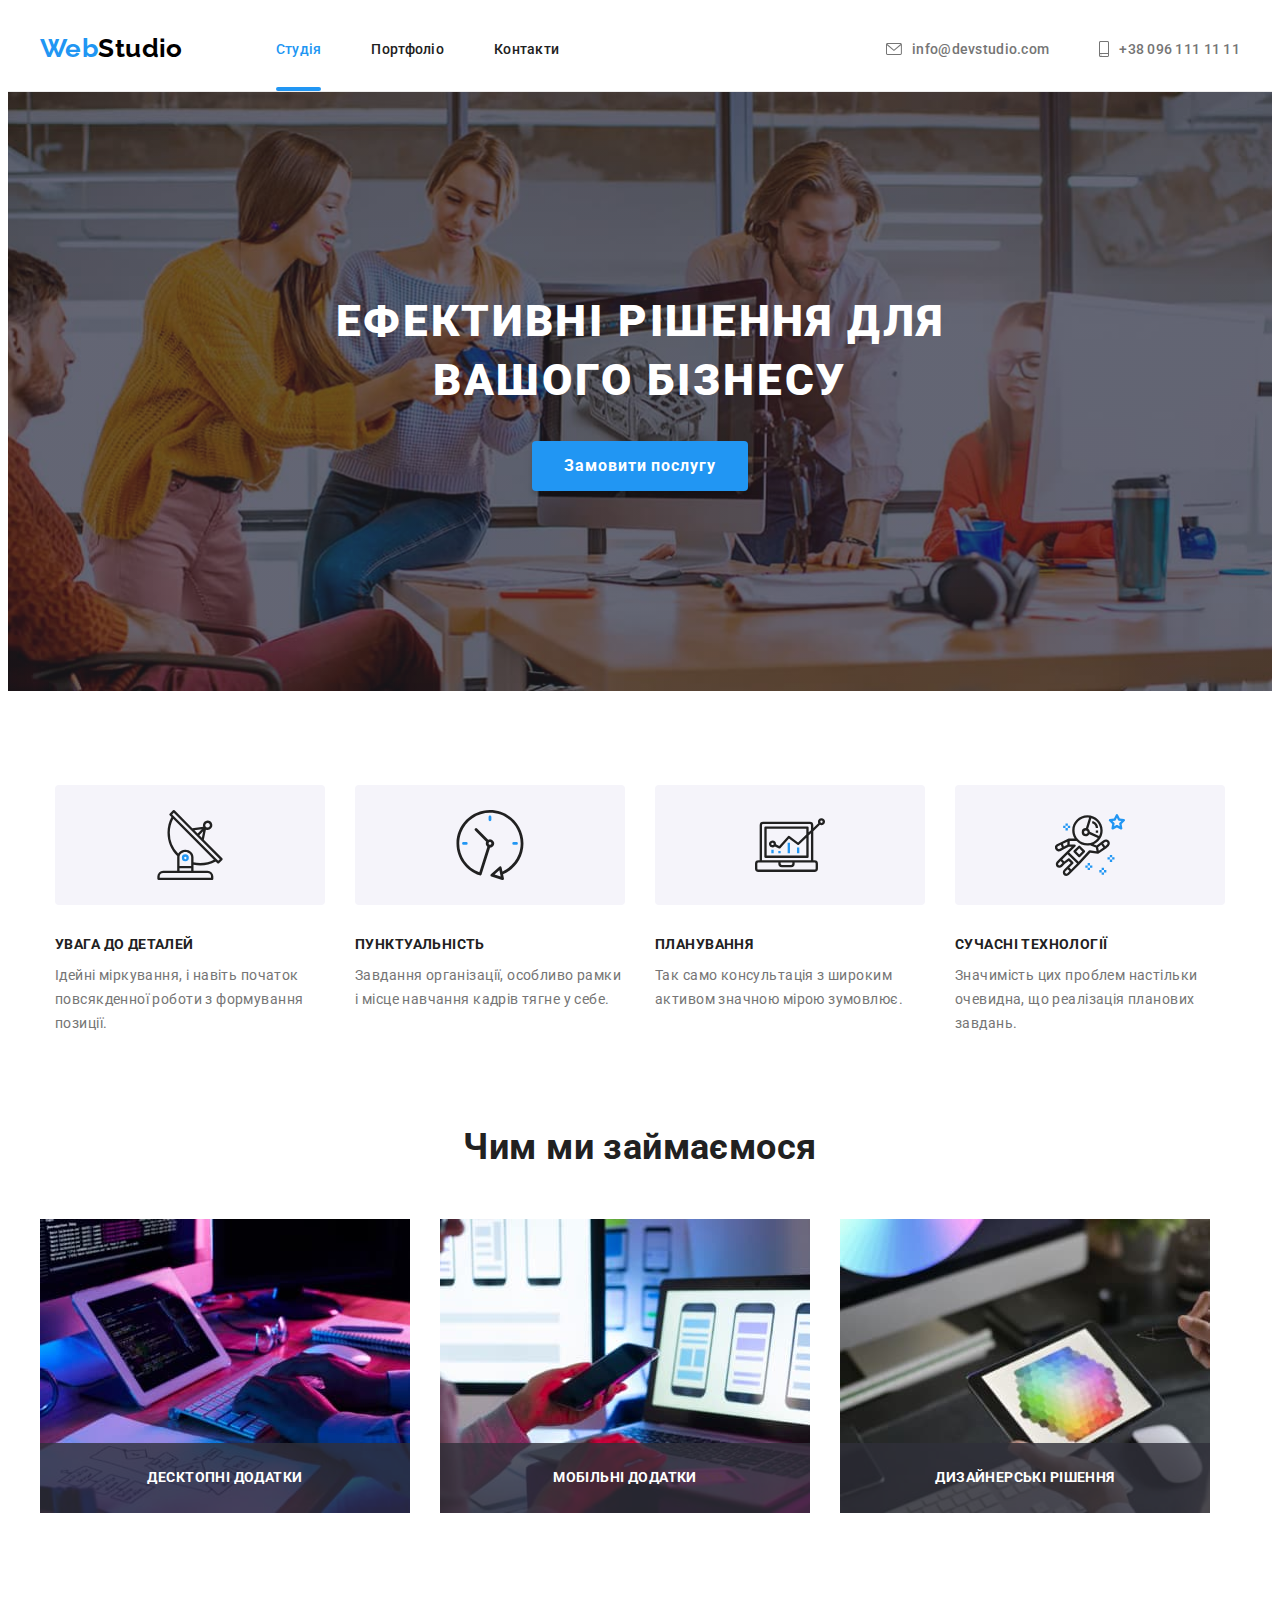
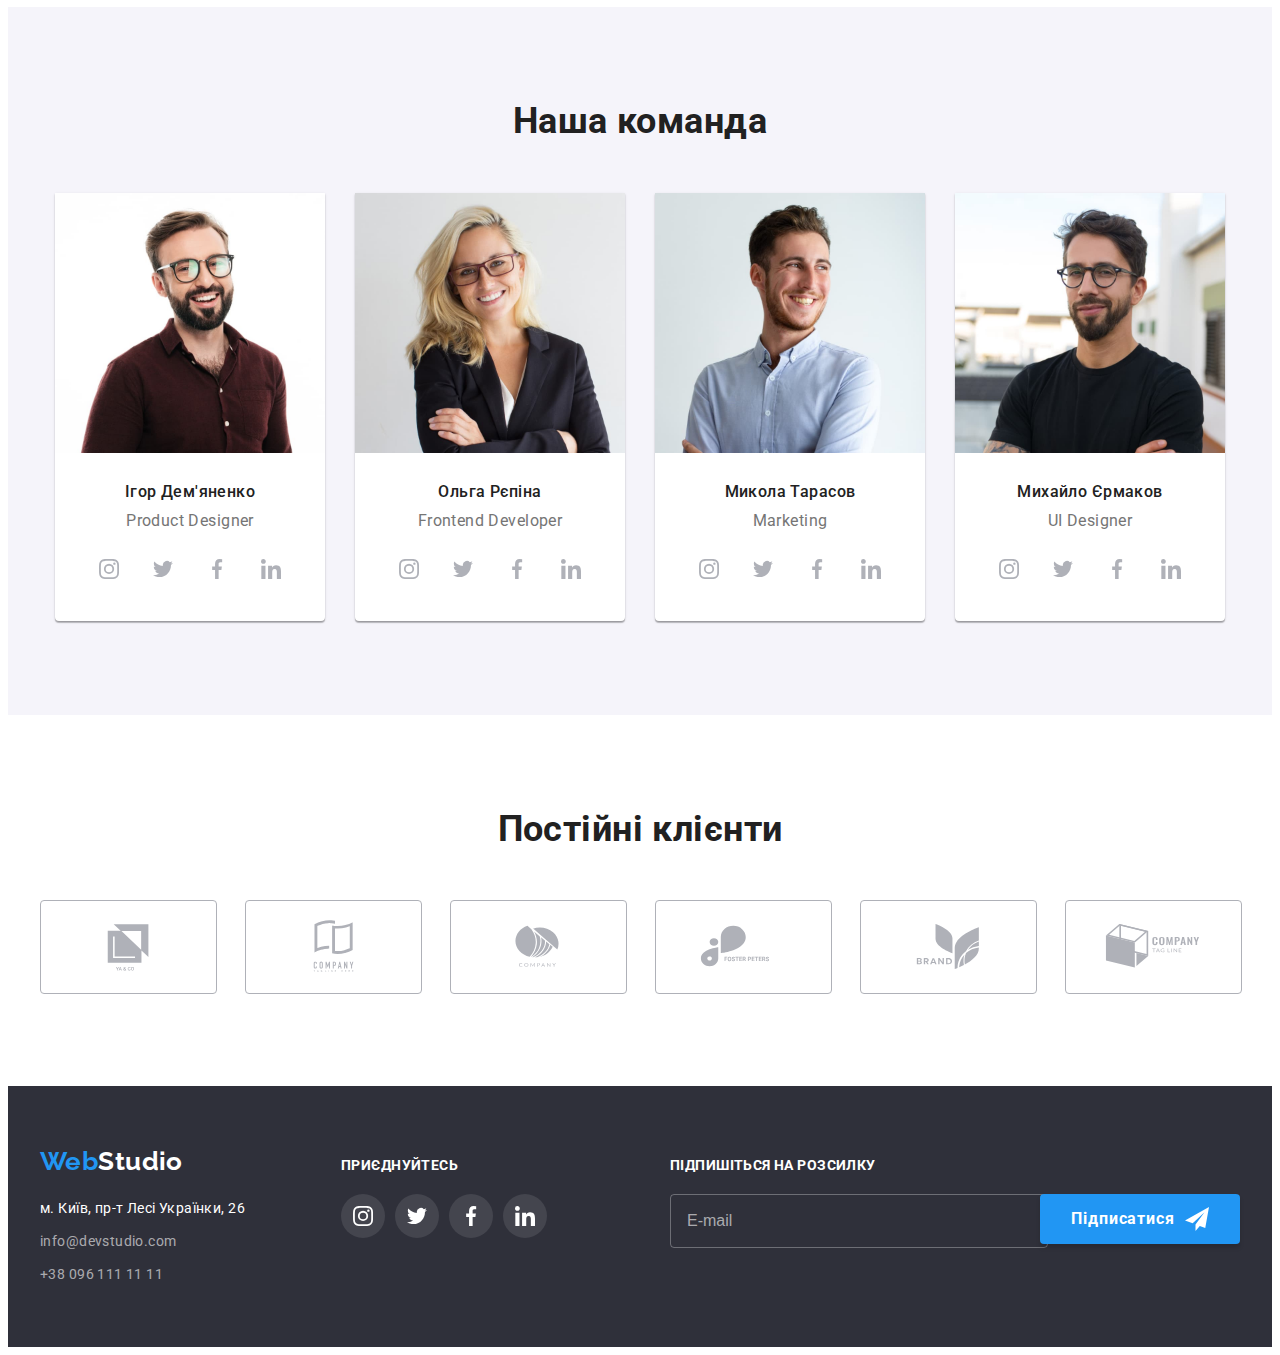
==== commit 4bcea9a4: "finished" ====
--- a/index.html
+++ b/index.html
@@ -23,33 +23,33 @@
 
   <body>
     <header class="header">
-      <div class="container">
-        <nav class="header-nav">
-          <a class="header-logo link" href="./index.html" lang="en">Web<span>Studio</span></a>
-          <ul class="nav-list list">
-            <li class="nav-item">
-              <a class="nav-link link current" href="./index.html">Студія</a>
-            </li>
-            <li class="nav-item">
-              <a class="nav-link link" href="./portfolio.html">Портфоліо</a>
-            </li>
-            <li class="nav-item"><a class="nav-link link" href="">Контакти</a></li>
+      <div class="container header__container">
+        <nav class="navigation">
+          <a class="logo logo--black navigation__logo link" href="./index.html" lang="en">Web<span>Studio</span></a>
+          <ul class="menu list">
+            <li class="menu__item">
+              <a class="menu__link link current" href="./index.html">Студія</a>
+            </li>
+            <li class="menu__item">
+              <a class="menu__link link" href="./portfolio.html">Портфоліо</a>
+            </li>
+            <li class="menu__item"><a class="menu__link link" href="">Контакти</a></li>
           </ul>
         </nav>
 
-        <div class="header-contacts">
-          <ul class="header-list-contacts list">
-            <li class="header-item-contact">
-              <a class="contact-link link" href="mailto:info@devstudio.com"
-                ><svg class="contact-link-icon" width="16" height="12">
+        <div class="header__contacts">
+          <ul class="contacts list">
+            <li class="contacts__item">
+              <a class="contacts__link link" href="mailto:info@devstudio.com"
+                ><svg class="contacts__icon" width="16" height="12">
                   <use href="./images/icons.svg#icon-envelope"></use>
                 </svg>
                 info@devstudio.com
               </a>
             </li>
-            <li class="header-item-contact">
-              <a class="contact-link link" href="tel:+380961111111"
-                ><svg class="contact-link-icon" width="10" height="16">
+            <li class="contacts__item">
+              <a class="contacts__link link" href="tel:+380961111111"
+                ><svg class="contacts__icon" width="10" height="16">
                   <use href="./images/icons.svg#icon-smartphone"></use>
                 </svg>
                 +38 096 111 11 11
@@ -61,10 +61,10 @@
     </header>
     <main>
       <!---------------------------------HERO---------------------------------------->
-      <section class="hero section">
+      <section class="hero hero__section section">
         <div class="container">
-          <h1 class="hero-title">Ефективні рішення для вашого бізнесу</h1>
-          <button class="hero-btn accent-btn" type="button" data-modal-open>Замовити послугу</button>
+          <h1 class="hero__title">Ефективні рішення для вашого бізнесу</h1>
+          <button class="hero__btn btn__accent" type="button" data-modal-open>Замовити послугу</button>
         </div>
       </section>
       <!-------------------------------Features--------------------------------------->
@@ -72,50 +72,50 @@
         <div class="container">
           <h2 class="visually-hidden">Особливості</h2>
           <ul class="features-list list">
-            <li class="features-item">
-              <div class="features-icon">
-                <svg class="icon" width="70" height="70">
+            <li class="features-list__item">
+              <div class="features-list__wrap">
+                <svg class="features-list__icon" width="70" height="70">
                   <use href="./images/icons.svg#icon-antenna"></use>
                 </svg>
               </div>
-              <h3 class="features-title">УВАГА ДО ДЕТАЛЕЙ</h3>
-              <p class="features-text">
+              <h3 class="features-list__title">УВАГА ДО ДЕТАЛЕЙ</h3>
+              <p class="features-list__text">
                 Ідейні міркування, і навіть початок повсякденної роботи з формування позиції.
               </p>
             </li>
 
-            <li class="features-item">
-              <div class="features-icon">
-                <svg class="icon" width="70" height="70">
+            <li class="features-list__item">
+              <div class="features-list__wrap">
+                <svg class="features-list__icon" width="70" height="70">
                   <use href="./images/icons.svg#icon-clock"></use>
                 </svg>
               </div>
-              <h3 class="features-title">ПУНКТУАЛЬНІСТЬ</h3>
-              <p class="features-text">
+              <h3 class="features-list__title">ПУНКТУАЛЬНІСТЬ</h3>
+              <p class="features-list__text">
                 Завдання організації, особливо рамки і місце навчання кадрів тягне у себе.
               </p>
             </li>
 
-            <li class="features-item">
-              <div class="features-icon">
-                <svg class="icon" width="70" height="70">
+            <li class="features-list__item">
+              <div class="features-list__wrap">
+                <svg class="features-list__icon" width="70" height="70">
                   <use href="./images/icons.svg#icon-diagram"></use>
                 </svg>
               </div>
-              <h3 class="features-title">ПЛАНУВАННЯ</h3>
-              <p class="features-text">
+              <h3 class="features-list__title">ПЛАНУВАННЯ</h3>
+              <p class="features-list__text">
                 Так само консультація з широким активом значною мірою зумовлює.
               </p>
             </li>
 
-            <li class="features-item">
-              <div class="features-icon">
-                <svg class="icon" width="70" height="70">
+            <li class="features-list__item">
+              <div class="features-list__wrap">
+                <svg class="features-list__icon" width="70" height="70">
                   <use href="./images/icons.svg#icon-astronaut"></use>
                 </svg>
               </div>
-              <h3 class="features-title">СУЧАСНІ ТЕХНОЛОГІЇ</h3>
-              <p class="features-text">
+              <h3 class="features-list__title">СУЧАСНІ ТЕХНОЛОГІЇ</h3>
+              <p class="features-list__text">
                 Значимість цих проблем настільки очевидна, що реалізація планових завдань.
               </p>
             </li>
@@ -123,13 +123,13 @@
         </div>
       </section>
       <!-------------------------------Gallery---------------------------------------->
-      <section class="gallery section">
+      <section class="gallery section gallery__section">
         <div class="container">
-          <h2 class="section-title title">Чим ми займаємося</h2>
-          <ul class="gallery-list list">
-            <li class="gallery-item">
-              <img
-                class="gallery-image"
+          <h2 class="gallery__title section__title">Чим ми займаємося</h2>
+          <ul class="projects-list list">
+            <li class="projects-list__item">
+              <img
+                class="projects-list__image"
                 src="./images/pc.jpg"
                 alt="Персональний комп'ютер"
                 width="370"
@@ -138,9 +138,9 @@
               <p class="label">Десктопні додатки</p>
             </li>
 
-            <li class="gallery-item">
-              <img
-                class="gallery-image"
+            <li class="projects-list__item">
+              <img
+                class="projects-list__image"
                 src="./images/mobile.jpg"
                 alt="Мобільний телефон"
                 width="370"
@@ -149,9 +149,9 @@
               <p class="label">Мобільні додатки</p>
             </li>
 
-            <li class="gallery-item">
-              <img
-                class="gallery-image"
+            <li class="projects-list__item">
+              <img
+                class="projects-list__image"
                 src="./images/laptop.jpg"
                 alt="Планшет"
                 width="370"
@@ -163,46 +163,46 @@
         </div>
       </section>
       <!--------------------------------TEAM------------------------------------------>
-      <section class="team section">
+      <section class="team section team__section">
         <div class="container">
-          <h2 class="section-title title">Наша команда</h2>
+          <h2 class="team__title section__title">Наша команда</h2>
           <ul class="team-list list">
-            <li class="team-item">
-              <img
-                class="team-item-image"
+            <li class="team-list__item">
+              <img
+                class="team-list__image"
                 src="./images/photo_product_designer.jpg"
                 alt="Фото Ігора Дем'яненка"
                 width="270"
                 height="260"
               />
-              <div class="team-content">
-                <h3 class="team-name">Ігор Дем'яненко</h3>
-                <p class="team-item-text" lang="en">Product Designer</p>
-                <ul class="team-soc-list list">
-                  <li class="team-soc-item">
-                    <a class="team-soc-link" href=""
-                      ><svg class="team-soc-icon" width="20" height="20">
+              <div class="team-list__content">
+                <h3 class="team-list__name">Ігор Дем'яненко</h3>
+                <p class="team-list__text" lang="en">Product Designer</p>
+                <ul class="social social--light list">
+                  <li class="social__item">
+                    <a class="social__link" href=""
+                      ><svg class="social__icon" width="20" height="20">
                         <use href="./images/icons.svg#icon-instagram"></use>
                       </svg>
                     </a>
                   </li>
-                  <li class="team-soc-item">
-                    <a class="team-soc-link" href=""
-                      ><svg class="team-soc-icon" width="20" height="20">
+                  <li class="social__item">
+                    <a class="social__link" href=""
+                      ><svg class="social__icon" width="20" height="20">
                         <use href="./images/icons.svg#icon-twitter"></use>
                       </svg>
                     </a>
                   </li>
-                  <li class="team-soc-item">
-                    <a class="team-soc-link" href=""
-                      ><svg class="team-soc-icon" width="20" height="20">
+                  <li class="social__item">
+                    <a class="social__link" href=""
+                      ><svg class="social__icon" width="20" height="20">
                         <use href="./images/icons.svg#icon-facebook"></use>
                       </svg>
                     </a>
                   </li>
-                  <li class="team-soc-item">
-                    <a class="team-soc-link" href=""
-                      ><svg class="team-soc-icon" width="20" height="20">
+                  <li class="social__item">
+                    <a class="social__link" href=""
+                      ><svg class="social__icon" width="20" height="20">
                         <use href="./images/icons.svg#icon-linkedin"></use>
                       </svg>
                     </a>
@@ -211,42 +211,42 @@
               </div>
             </li>
 
-            <li class="team-item">
-              <img
-                class="team-item-image"
+            <li class="team-list__item">
+              <img
+                class="team-list__image"
                 src="./images/photo_frontend_developer.jpg"
                 alt="Фото Ольги Рєпіної"
                 width="270"
                 height="260"
               />
-              <div class="team-content">
-                <h3 class="team-name">Ольга Рєпіна</h3>
-                <p class="team-item-text" lang="en">Frontend Developer</p>
-                <ul class="team-soc-list list">
-                  <li class="team-soc-item">
-                    <a class="team-soc-link" href=""
-                      ><svg class="team-soc-icon" width="20" height="20">
+              <div class="team-list__content">
+                <h3 class="team-list__name">Ольга Рєпіна</h3>
+                <p class="team-list__text" lang="en">Frontend Developer</p>
+                <ul class="social social--light list">
+                  <li class="social__item">
+                    <a class="social__link" href=""
+                      ><svg class="social__icon" width="20" height="20">
                         <use href="./images/icons.svg#icon-instagram"></use>
                       </svg>
                     </a>
                   </li>
-                  <li class="team-soc-item">
-                    <a class="team-soc-link" href=""
-                      ><svg class="team-soc-icon" width="20" height="20">
+                  <li class="social__item">
+                    <a class="social__link" href=""
+                      ><svg class="social__icon" width="20" height="20">
                         <use href="./images/icons.svg#icon-twitter"></use>
                       </svg>
                     </a>
                   </li>
-                  <li class="team-soc-item">
-                    <a class="team-soc-link" href=""
-                      ><svg class="team-soc-icon" width="20" height="20">
+                  <li class="social__item">
+                    <a class="social__link" href=""
+                      ><svg class="social__icon" width="20" height="20">
                         <use href="./images/icons.svg#icon-facebook"></use>
                       </svg>
                     </a>
                   </li>
-                  <li class="team-soc-item">
-                    <a class="team-soc-link" href=""
-                      ><svg class="team-soc-icon" width="20" height="20">
+                  <li class="social__item">
+                    <a class="social__link" href=""
+                      ><svg class="social__icon" width="20" height="20">
                         <use href="./images/icons.svg#icon-linkedin"></use>
                       </svg>
                     </a>
@@ -255,42 +255,42 @@
               </div>
             </li>
 
-            <li class="team-item">
-              <img
-                class="team-item-image"
+            <li class="team-list__item">
+              <img
+                class="team-list__image"
                 src="./images/photo_marketing.jpg"
                 alt="Фото Миколи Тарасова"
                 width="270"
                 height="260"
               />
-              <div class="team-content">
-                <h3 class="team-name">Микола Тарасов</h3>
-                <p class="team-item-text" lang="en">Marketing</p>
-                <ul class="team-soc-list list">
-                  <li class="team-soc-item">
-                    <a class="team-soc-link" href=""
-                      ><svg class="team-soc-icon" width="20" height="20">
+              <div class="team-list__content">
+                <h3 class="team-list__name">Микола Тарасов</h3>
+                <p class="team-list__text" lang="en">Marketing</p>
+                <ul class="social social--light list">
+                  <li class="social__item">
+                    <a class="social__link" href=""
+                      ><svg class="social__icon" width="20" height="20">
                         <use href="./images/icons.svg#icon-instagram"></use>
                       </svg>
                     </a>
                   </li>
-                  <li class="team-soc-item">
-                    <a class="team-soc-link" href=""
-                      ><svg class="team-soc-icon" width="20" height="20">
+                  <li class="social__item">
+                    <a class="social__link" href=""
+                      ><svg class="social__icon" width="20" height="20">
                         <use href="./images/icons.svg#icon-twitter"></use>
                       </svg>
                     </a>
                   </li>
-                  <li class="team-soc-item">
-                    <a class="team-soc-link" href=""
-                      ><svg class="team-soc-icon" width="20" height="20">
+                  <li class="social__item">
+                    <a class="social__link" href=""
+                      ><svg class="social__icon" width="20" height="20">
                         <use href="./images/icons.svg#icon-facebook"></use>
                       </svg>
                     </a>
                   </li>
-                  <li class="team-soc-item">
-                    <a class="team-soc-link" href=""
-                      ><svg class="team-soc-icon" width="20" height="20">
+                  <li class="social__item">
+                    <a class="social__link" href=""
+                      ><svg class="social__icon" width="20" height="20">
                         <use href="./images/icons.svg#icon-linkedin"></use>
                       </svg>
                     </a>
@@ -299,42 +299,42 @@
               </div>
             </li>
 
-            <li class="team-item">
-              <img
-                class="team-item-image"
+            <li class="team-list__item">
+              <img
+                class="team-list__image"
                 src="./images/photo_ui_designer.jpg"
                 alt="Фото Михайла Єрмакова"
                 width="270"
                 height="260"
               />
-              <div class="team-content">
-                <h3 class="team-name">Михайло Єрмаков</h3>
-                <p class="team-item-text" lang="en">UI Designer</p>
-                <ul class="team-soc-list list">
-                  <li class="team-soc-item">
-                    <a class="team-soc-link" href=""
-                      ><svg class="team-soc-icon" width="20" height="20">
+              <div class="team-list__content">
+                <h3 class="team-list__name">Михайло Єрмаков</h3>
+                <p class="team-list__text" lang="en">UI Designer</p>
+                <ul class="social social--light list">
+                  <li class="social__item">
+                    <a class="social__link" href=""
+                      ><svg class="social__icon" width="20" height="20">
                         <use href="./images/icons.svg#icon-instagram"></use>
                       </svg>
                     </a>
                   </li>
-                  <li class="team-soc-item">
-                    <a class="team-soc-link" href=""
-                      ><svg class="team-soc-icon" width="20" height="20">
+                  <li class="social__item">
+                    <a class="social__link" href=""
+                      ><svg class="social__icon" width="20" height="20">
                         <use href="./images/icons.svg#icon-twitter"></use>
                       </svg>
                     </a>
                   </li>
-                  <li class="team-soc-item">
-                    <a class="team-soc-link" href=""
-                      ><svg class="team-soc-icon" width="20" height="20">
+                  <li class="social__item">
+                    <a class="social__link" href=""
+                      ><svg class="social__icon" width="20" height="20">
                         <use href="./images/icons.svg#icon-facebook"></use>
                       </svg>
                     </a>
                   </li>
-                  <li class="team-soc-item">
-                    <a class="team-soc-link" href=""
-                      ><svg class="team-soc-icon" width="20" height="20">
+                  <li class="social__item">
+                    <a class="social__link" href=""
+                      ><svg class="social__icon" width="20" height="20">
                         <use href="./images/icons.svg#icon-linkedin"></use>
                       </svg>
                     </a>
@@ -348,46 +348,46 @@
       <!---------------------------------CLIENTS-------------------------------------->
       <section class="clients section">
         <div class="container">
-          <h2 class="clients-title section-title">Постійні клієнти</h2>
+          <h2 class="clients__title section__title">Постійні клієнти</h2>
           <ul class="clients-list list">
-            <li class="clients-items">
-              <a href="" class="clients-link">
-                <svg class="clients-icon" width="106" height="60">
+            <li class="clients-list__items">
+              <a href="" class="clients-list__link">
+                <svg class="clients-list__icon" width="106" height="60">
                   <use href="./images/icons.svg#icon-client1"></use>
                 </svg>
               </a>
             </li>
-            <li class="clients-items">
-              <a href="" class="clients-link">
-                <svg class="clients-icon" width="106" height="60">
+            <li class="clients-list__items">
+              <a href="" class="clients-list__link">
+                <svg class="clients-list__icon" width="106" height="60">
                   <use href="./images/icons.svg#icon-client2"></use>
                 </svg>
               </a>
             </li>
-            <li class="clients-items">
-              <a href="" class="clients-link">
-                <svg class="clients-icon" width="106" height="60">
+            <li class="clients-list__items">
+              <a href="" class="clients-list__link">
+                <svg class="clients-list__icon" width="106" height="60">
                   <use href="./images/icons.svg#icon-client3"></use>
                 </svg>
               </a>
             </li>
-            <li class="clients-items">
-              <a href="" class="clients-link">
-                <svg class="clients-icon" width="106" height="60">
+            <li class="clients-list__items">
+              <a href="" class="clients-list__link">
+                <svg class="clients-list__icon" width="106" height="60">
                   <use href="./images/icons.svg#icon-client4"></use>
                 </svg>
               </a>
             </li>
-            <li class="clients-items">
-              <a href="" class="clients-link">
-                <svg class="clients-icon" width="106" height="60">
+            <li class="clients-list__items">
+              <a href="" class="clients-list__link">
+                <svg class="clients-list__icon" width="106" height="60">
                   <use href="./images/icons.svg#icon-client5"></use>
                 </svg>
               </a>
             </li>
-            <li class="clients-items">
-              <a href="" class="clients-link">
-                <svg class="clients-icon" width="106" height="60">
+            <li class="clients-list__items">
+              <a href="" class="clients-list__link">
+                <svg class="clients-list__icon" width="106" height="60">
                   <use href="./images/icons.svg#icon-client6"></use>
                 </svg>
               </a>
@@ -398,14 +398,14 @@
     </main>
     <!-------------------------------FOOTER----------------------------------------->
     <footer class="footer">
-      <div class="container">
-        <div class="fotter-logo-address">
-          <a class="footer-logo link" href="./index.html" lang="en">Web<span>Studio</span></a>
-          <address class="footer-address">
-            <ul class="footer-list list">
-              <li class="footer-item">
+      <div class="container footer__container">
+        <div class="footer-contacts">
+          <a class="logo logo--white link" href="./index.html" lang="en">Web<span>Studio</span></a>
+          <address class="address address__footer">
+            <ul class="address-list list">
+              <li class="address-list__item">
                 <a
-                  class="footer-contacts address link"
+                  class="address-list__link address-list__link--white link"
                   href="https://goo.gl/maps/wyJTzhb1imPKWZ4C6"
                   target="_blank"
                   rel="noreferrer noopener nofollow"
@@ -414,45 +414,45 @@
                 >
               </li>
 
-              <li class="footer-item">
-                <a class="footer-contacts link" href="mailto:info@devstudio.com"
+              <li class="address-list__item">
+                <a class="address-list__link link" href="mailto:info@devstudio.com"
                   >info@devstudio.com</a
                 >
               </li>
-              <li class="footer-item">
-                <a class="footer-contacts link" href="tel:+380961111111">+38 096 111 11 11</a>
+              <li class="address-list__item">
+                <a class="address-list__link link" href="tel:+380961111111">+38 096 111 11 11</a>
               </li>
             </ul>
           </address>
         </div>
 
-        <div class="social">
-          <h2 class="footer-soc-title section-title">Приєднуйтесь</h2>
-          <ul class="footer-soc-list list">
-            <li class="footer-soc-item">
-              <a href="" class="footer-soc-link">
-                <svg class="footer-soc-icon" width="20" height="20">
+        <div class="join">
+          <h2 class="join__title footer__title">Приєднуйтесь</h2>
+          <ul class="social social--dark list">
+            <li class="social__item">
+              <a href="" class="social__link">
+                <svg class="social__icon" width="20" height="20">
                   <use href="./images/icons.svg#icon-instagram"></use>
                 </svg>
               </a>
             </li>
-            <li class="footer-soc-item">
-              <a href="" class="footer-soc-link">
-                <svg class="footer-soc-icon" width="20" height="20">
+            <li class="social__item">
+              <a href="" class="social__link">
+                <svg class="social__icon" width="20" height="20">
                   <use href="./images/icons.svg#icon-twitter"></use>
                 </svg>
               </a>
             </li>
-            <li class="footer-soc-item">
-              <a href="" class="footer-soc-link">
-                <svg class="footer-soc-icon" width="20" height="20">
+            <li class="social__item">
+              <a href="" class="social__link">
+                <svg class="social__icon" width="20" height="20">
                   <use href="./images/icons.svg#icon-facebook"></use>
                 </svg>
               </a>
             </li>
-            <li class="footer-soc-item">
-              <a href="" class="footer-soc-link">
-                <svg class="footer-soc-icon" width="20" height="20">
+            <li class="social__item">
+              <a href="" class="social__link">
+                <svg class="social__icon" width="20" height="20">
                   <use href="./images/icons.svg#icon-linkedin"></use>
                 </svg>
               </a>
@@ -460,21 +460,21 @@
           </ul>
         </div>
 
-        <div class="subscribe">
-          <h2 class="subscribe-title">Підпишіться на розсилку</h2>
-          <form class="subscribe-form">
-            <label class="subscribe-label">
+        <div class="subscribe subscribe__container">
+          <h2 class="subscribe__title footer__title">Підпишіться на розсилку</h2>
+          <form class="form form__container">
+            <label class="form__label">
               <input
                 type="email"
-                class="subscribe-input"
+                class="form__input"
                 placeholder="E-mail"
                 name="user-mail"
                 required
               />
             </label>
-            <button type="submit" class="subscribe-btn accent-btn">
+            <button type="submit" class="form__btn btn__accent">
               Підписатися
-              <svg class="subscribe-icon" width="24" height="24">
+              <svg class="form__icon" width="24" height="24">
                 <use href="./images/icons.svg#icon-icon-send"></use>
               </svg>
             </button>
@@ -482,6 +482,8 @@
         </div>
       </div>
     </footer>
+
+    <!--------------------------------- modal ----------------------------------------->
     <div class="backdrop is-hidden" data-modal>
       <div class="modal">
         <button class="modal-close-btn" type="button" data-modal-close>
@@ -551,7 +553,7 @@
               <a class="agreement" href="">Умови договору</a></label
             >
           </div>
-          <button class="form-btn accent-btn" type="submit">Відправити</button>
+          <button class="form-btn btn__accent" type="submit">Відправити</button>
         </form>
       </div>
     </div>
--- a/css/main.min.css
+++ b/css/main.min.css
@@ -1 +1 @@
-:root{--main-color: #212121;--main-background-color: #ffffff;--text-color: #757575;--hero-color: #ffffff;--hero-btn-activ-background-color: #188ce8;--active-link-color: #2196f3;--active-btn-color: #ffffff;--active-btn-background-color: #2196f3;--logo-color: #2196f3;--studio-header-color: #000000;--studio-footer-color: #ffffff;--footer-link-color: rgba(255, 255, 255, 0.6);--logo-font: "Raleway", sans-serif;--hero-footer-background-color: #2f303a;--border-color: #ececec;--team-background-color: #f5f4fa;--clients-background-color: #f5f5f5;--active-icon-background-color: #d9d9d9;--gap: 30px;--icon-fill: #afb1b8;--footer-icon-fill: #ffffff}h1,h2,h3,h4,h5,h6,p,ul{margin:0;padding-left:0}img{display:block;max-width:100%;height:auto}.list{list-style:none}.link{text-decoration:none}.link:hover,.link:focus{color:var(--active-link-color)}.btn{display:block;font-family:inherit;cursor:pointer}.btn:hover,.btn:focus,.btn:active{color:var(--active-btn-color);background-color:var(--active-btn-background-color)}.section{padding:94px 0}.section-title{margin-bottom:50px;text-align:center;font-size:36px;line-height:1.16}.visually-hidden{position:absolute;white-space:nowrap;width:1px;height:1px;overflow:hidden;border:0;padding:0;clip:rect(0 0 0 0);-webkit-clip-path:inset(50%);clip-path:inset(50%);margin:-1px}.container{width:1200px;padding:0 15px;margin:0 auto}.form-comment,.form-input{display:block;width:100%;height:40px;font-size:12px;line-height:1.16;letter-spacing:.01em;color:var(--main-color);border:1px solid rgba(33,33,33,.2);border-radius:4px;outline:rgba(0,0,0,0);transition:border 250ms cubic-bezier(0.4, 0, 0.2, 1)}.subscribe-btn,.form-btn,.hero-btn{display:block;margin:0 auto;height:50px;font-family:inherit;font-weight:700;font-size:16px;line-height:1.88;letter-spacing:.06em;border-radius:4px;border:none;color:var(--hero-color);background-color:var(--active-btn-background-color);box-shadow:0px 4px 4px rgba(0,0,0,.15);transition:background-color 250ms cubic-bezier(0.4, 0, 0.2, 1),color 250ms cubic-bezier(0.4, 0, 0.2, 1);cursor:pointer}.subscribe-btn:hover,.form-btn:hover,.hero-btn:hover,.subscribe-btn:focus,.form-btn:focus,.hero-btn:focus,.subscribe-btn:active,.form-btn:active,.hero-btn:active{background-color:var(--hero-btn-activ-background-color)}body{font-family:"Roboto",sans-serif;font-size:14px;letter-spacing:.03em;color:var(--main-color);background-color:var(--main-background-color)}.header-logo{font-family:var(--logo-font);font-weight:700;font-size:26px;line-height:1.19;margin-right:93px;padding-top:24px;padding-bottom:25px;color:var(--logo-color)}.header-logo span{color:var(--studio-header-color)}.header{border-bottom:1px solid var(--border-color)}.header .container{display:flex;align-items:center}.header-nav{display:flex;align-items:center}.nav-list,.header-list-contacts{display:flex;align-items:center;gap:50px}.nav-item{padding:32px 0}.nav-item .current{color:var(--active-link-color)}.nav-item .current::after{content:"";display:block;position:absolute;width:100%;bottom:-2px;border-bottom:4px solid var(--active-link-color);border-radius:2px}.nav-link{color:var(--main-color)}.nav-link,.contact-link{position:relative;padding:32px 0;font-weight:500;line-height:1.33;letter-spacing:.02em;transition:color 250ms cubic-bezier(0.4, 0, 0.2, 1)}.header-contacts{display:flex;align-items:center;margin-left:auto}.contact-link{display:flex;align-items:center;justify-content:center;gap:10px;color:var(--text-color)}.contact-link-icon{fill:currentColor}.hero{padding:200px 0;margin:0 auto;max-width:1600px;background-color:var(--hero-footer-background-color);background-image:linear-gradient(rgba(47, 48, 58, 0.4), rgba(47, 48, 58, 0.4)),url(../images/hero.jpg);background-repeat:no-repeat;background-position:center;background-size:cover}.hero-title{text-align:center;margin:0 auto;margin-bottom:30px;max-width:696px;color:var(--hero-color);font-weight:900;font-size:44px;line-height:1.36;letter-spacing:.06em;text-transform:uppercase}.hero-btn{min-width:216px}.backdrop{position:fixed;padding:40px;top:0;left:0;width:100%;height:100%;background-color:rgba(0,0,0,.2);transition:opacity 250ms cubic-bezier(0.4, 0, 0.2, 1),visibility 250ms cubic-bezier(0.4, 0, 0.2, 1)}.backdrop.is-hidden{opacity:0;visibility:hidden;pointer-events:none}.backdrop.is-hidden .modal{transform:translate(-50%, -50%) scaley(0);transition:transform 250ms cubic-bezier(0.4, 0, 0.2, 1)}.modal{position:absolute;padding:40px;top:50%;left:50%;transform:translate(-50%, -50%);width:528px;height:581px;background-color:var(--main-background-color);box-shadow:0px 1px 3px rgba(0,0,0,.12),0px 1px 1px rgba(0,0,0,.14),0px 2px 1px rgba(0,0,0,.2);border-radius:4px;transform:translate(-50%, -50%) scaley(1);transition:transform 250ms cubic-bezier(0.4, 0, 0.2, 1)}.modal-close-btn{position:absolute;display:flex;align-items:center;justify-content:center;padding:0;top:8px;right:8px;width:30px;height:30px;color:var(--studio-header-color);background-color:var(--hero-color);border:1px solid rgba(0,0,0,.1);border-radius:50%;outline:rgba(0,0,0,0);transition:color 250ms cubic-bezier(0.4, 0, 0.2, 1),border 250ms cubic-bezier(0.4, 0, 0.2, 1);cursor:pointer}.modal-close-btn:hover,.modal-close-btn:focus{color:var(--active-btn-background-color);border-color:var(--active-btn-background-color)}.modal-close-btn .icon-close{fill:currentColor}.modal-title{margin-bottom:12px;text-align:center;font-weight:700;font-size:20px;line-height:1.15}.form-item:not(:last-child){margin-bottom:10px}.form-text{display:block;margin-bottom:4px;font-size:12px;line-height:1.16;letter-spacing:.01em;color:var(--text-color)}.input-wrap{position:relative}.form-input{padding-left:42px}.form-input:focus{border:1px solid var(--active-link-color)}.icon-input{position:absolute;top:50%;left:12px;transform:translatey(-50%);transition:fill 250ms cubic-bezier(0.4, 0, 0.2, 1)}.form-input:focus+.icon-input{fill:var(--active-link-color)}.comment{margin-bottom:20px}.form-comment{padding:12px 16px;resize:none;height:120px}.form-comment:focus{border:1px solid var(--active-link-color)}.form-comment::-moz-placeholder{font-size:12px;line-height:1.16;letter-spacing:.01em;color:rgba(117,117,117,.5)}.form-comment:-ms-input-placeholder{font-size:12px;line-height:1.16;letter-spacing:.01em;color:rgba(117,117,117,.5)}.form-comment::placeholder{font-size:12px;line-height:1.16;letter-spacing:.01em;color:rgba(117,117,117,.5)}.agreement{padding-left:5px;color:var(--active-link-color);transition:color 250ms cubic-bezier(0.4, 0, 0.2, 1)}.agreement:focus{color:var(--hero-btn-activ-background-color);outline-color:var(--active-link-color)}.checkbox-text{display:flex;justify-content:center;align-items:center;line-height:1.71;color:var(--text-color);cursor:pointer}.checkbox-text span{display:flex;justify-content:center;align-items:center;margin-right:7px;width:16px;height:15px;border:2px solid var(--main-color);border-radius:3px;fill:rgba(0,0,0,0);transition:border 250ms cubic-bezier(0.4, 0, 0.2, 1),fill 250ms cubic-bezier(0.4, 0, 0.2, 1)}.checkbox-input:checked+.checkbox-text span{background-color:var(--active-btn-background-color);border-color:rgba(0,0,0,0);fill:var(--active-btn-color)}.checkbox-input:focus+.checkbox-text span{border-color:var(--active-btn-background-color)}.form-btn{margin-top:30px;min-width:200px;outline:rgba(0,0,0,0)}.features-title{margin-bottom:10px;margin-top:30px;font-size:14px;line-height:1.33;text-transform:uppercase}.features-list,.team-list{display:flex;justify-content:center;gap:30px}.features-item{max-width:270px}.features-icon{display:flex;align-items:center;justify-content:center;height:120px;background-color:var(--team-background-color);border-radius:4px}.features-text{line-height:1.71;color:var(--text-color)}.gallery.section{padding-top:0}.gallery-list{display:flex;gap:30px}.gallery-item{position:relative}.label{position:absolute;bottom:0;width:100%;padding:27px 0;font-weight:700;line-height:1.14;text-align:center;text-transform:uppercase;color:#fff;background-color:rgba(47,48,58,.8)}.team{background-color:var(--team-background-color)}.team-item{background-color:var(--main-background-color);box-shadow:0px 1px 3px rgba(0,0,0,.12),0px 1px 1px rgba(0,0,0,.14),0px 2px 1px rgba(0,0,0,.2);border-radius:0px 0px 4px 4px}.team-item-text{text-align:center;margin-bottom:16px;font-size:16px;line-height:1.18;color:var(--text-color)}.team-content{padding:30px 0}.team-name{text-align:center;margin-bottom:10px;font-weight:500;font-size:16px;line-height:1.18}.team-soc-item{width:44px;height:44px}.team-soc-icon{fill:currentColor}.team-soc-list,.clients-list,.footer-soc-list{display:flex;align-items:center;justify-content:center;gap:10px}.team-soc-link,.footer-soc-link{display:flex;align-items:center;justify-content:center;width:100%;height:100%;border-radius:50%;color:var(--icon-fill);transition:color 250ms cubic-bezier(0.4, 0, 0.2, 1),background-color 250ms cubic-bezier(0.4, 0, 0.2, 1)}.team-soc-link:hover,.team-soc-link:focus,.footer-soc-link:hover,.footer-soc-link:focus{color:var(--active-btn-color);background-color:var(--active-btn-background-color)}.clients-list{gap:var(--gap)}.clients-items{width:calc((100% - 150px)/6);height:92px}.clients-link{display:flex;align-items:center;justify-content:center;width:100%;height:100%;border:1px solid var(--icon-fill);border-radius:4px;color:var(--icon-fill);transition:border-color 250ms cubic-bezier(0.4, 0, 0.2, 1),color 250ms cubic-bezier(0.4, 0, 0.2, 1)}.clients-link:hover,.clients-link:focus{color:var(--active-link-color);border-color:var(--active-link-color)}.clients-icon,.footer-soc-icon{fill:currentColor}.footer-logo{color:var(--logo-color);font-family:var(--logo-font);font-weight:700;font-size:26px;line-height:1.19}.footer-logo span{color:var(--studio-footer-color)}.footer{padding:60px 0;background-color:var(--hero-footer-background-color)}.footer .container{display:flex;justify-content:center;align-items:baseline;gap:70px}.footer-address{margin-top:20px;margin-left:auto;min-width:231px}.footer-item:not(:last-child){margin-bottom:9px}.footer-contacts{font-style:normal;line-height:1.71;color:rgba(255,255,255,.6);transition:color 250ms cubic-bezier(0.4, 0, 0.2, 1)}.address,.social{color:var(--studio-footer-color)}.footer-soc-title,.subscribe-title{text-align:start;margin-bottom:20px;font-size:14px;line-height:1.14;text-transform:uppercase}.footer-soc-list{gap:10px}.footer-soc-item{width:44px;height:44px}.footer-soc-link{width:100%;height:100%;color:var(--footer-icon-fill);background-color:rgba(255,255,255,.1);transition:background-color 250ms cubic-bezier(0.4, 0, 0.2, 1)}.footer-soc-link:hover,.footer-soc-link:focus{background-color:var(--active-btn-background-color)}.footer-soc-icon{width:20px;height:20px}.subscribe{margin-left:auto;color:var(--studio-footer-color)}.subscribe-form{display:flex;gap:12px}.subscribe-label{width:358px;height:50px}.subscribe-input{padding-left:16px;width:100%;height:100%;font-size:16px;line-height:1.25;color:var(--studio-footer-color);outline:rgba(0,0,0,0);background-color:rgba(33,150,243,0);border:1px solid rgba(255,255,255,.3);border-radius:4px}.subscribe-input::-moz-placeholder{font-size:16px;line-height:1.25;color:rgba(255,255,255,.6)}.subscribe-input:-ms-input-placeholder{font-size:16px;line-height:1.25;color:rgba(255,255,255,.6)}.subscribe-input::placeholder{font-size:16px;line-height:1.25;color:rgba(255,255,255,.6)}.subscribe-btn{display:flex;justify-content:center;align-items:center;gap:10px;min-width:200px}.filter-list{display:flex;justify-content:center;margin:0 auto;margin-bottom:50px;gap:8px}.filter-btn{display:block;text-align:center;padding:6px 22px;border-radius:4px;border-color:rgba(0,0,0,0);font-family:inherit;font-weight:500;font-size:16px;line-height:1.62;background-color:#f5f4fa;cursor:pointer;transition:color 250ms cubic-bezier(0.4, 0, 0.2, 1),background-color 250ms cubic-bezier(0.4, 0, 0.2, 1),box-shadow 250ms cubic-bezier(0.4, 0, 0.2, 1)}.filter-btn:hover,.filter-btn:focus{background-color:var(--active-btn-background-color);color:var(--active-btn-color);box-shadow:0px 3px 1px rgba(0,0,0,.1),0px 1px 2px rgba(0,0,0,.08),0px 2px 2px rgba(0,0,0,.12)}.portfolio-link{display:block;margin:0;text-decoration:none;transition:box-shadow 250ms cubic-bezier(0.4, 0, 0.2, 1)}.portfolio-link:hover,.portfolio-link:focus{box-shadow:0px 1px 1px rgba(0,0,0,.12),0px 4px 4px rgba(0,0,0,.06),1px 4px 6px rgba(0,0,0,.16)}.portfolio-cards-list{display:flex;flex-wrap:wrap;justify-content:center;margin-top:calc(-1*var(--gap));margin-left:calc(-1*var(--gap))}.cards-title{margin-bottom:4px;color:var(--main-color);font-size:18px;line-height:2;letter-spacing:.06em}.portfolio-cards-item{margin-top:var(--gap);margin-left:var(--gap);flex-basis:calc(33.3333333333% - var(--gap))}.box{position:relative;overflow:hidden;width:370px;height:294px}.box:hover .overlay{transform:translateX(0)}.overlay{position:absolute;padding:63px 24px;top:0;left:0;width:100%;height:100%;background-color:rgba(33,150,243,.9);transform:translatey(101%);transition:transform 250ms cubic-bezier(0.4, 0, 0.2, 1)}.box-content{font-size:18px;line-height:1.56;color:#fff}.cards-content{padding:20px 24px;border:0,1px solid #eee,1px solid #eee,1px solid #eee}.portfolio-cards-text{color:var(--text-color);font-size:16px;line-height:1.88}/*# sourceMappingURL=main.min.css.map */+:root{--main-color: #212121;--main-background-color: #ffffff;--text-color: #757575;--hero-color: #ffffff;--hero-btn-activ-background-color: #188ce8;--active-link-color: #2196f3;--active-btn-color: #ffffff;--active-btn-background-color: #2196f3;--logo-color: #2196f3;--studio-header-color: #000000;--studio-footer-color: #ffffff;--footer-link-color: rgba(255, 255, 255, 0.6);--logo-font: "Raleway", sans-serif;--hero-footer-background-color: #2f303a;--border-color: #ececec;--team-background-color: #f5f4fa;--clients-background-color: #f5f5f5;--active-icon-background-color: #d9d9d9;--gap: 30px;--icon-fill: #afb1b8;--footer-icon-fill: #ffffff}h1,h2,h3,h4,h5,h6,p,ul{margin:0;padding-left:0}img{display:block;max-width:100%;height:auto}.list{list-style:none}.link{text-decoration:none}.link:hover,.link:focus{color:var(--active-link-color)}.btn{display:block;font-family:inherit;cursor:pointer}.btn:hover,.btn:focus,.btn:active{color:var(--active-btn-color);background-color:var(--active-btn-background-color)}.section{padding:94px 0}.section__title{margin-bottom:50px;text-align:center;font-size:36px;line-height:1.16}.visually-hidden{position:absolute;white-space:nowrap;width:1px;height:1px;overflow:hidden;border:0;padding:0;clip:rect(0 0 0 0);-webkit-clip-path:inset(50%);clip-path:inset(50%);margin:-1px}.filter-list,.clients-list__link,.clients-list,.social__link,.footer-soc-link,.social,.features-list__wrap,.features-list,.team-list,.checkbox-text span,.checkbox-text,.modal-close-btn,.contacts__link,.header__contacts,.menu,.contacts,.navigation,.header__container{display:flex;align-items:center;justify-content:center}.container{width:1200px;padding:0 15px;margin:0 auto}.modal-input{display:block;width:100%;height:40px;font-size:12px;line-height:1.16;letter-spacing:.01em;color:var(--main-color);border:1px solid rgba(33,33,33,.2);border-radius:4px;outline:rgba(0,0,0,0);transition:border 250ms cubic-bezier(0.4, 0, 0.2, 1)}.btn__accent{display:block;margin:0 auto;height:50px;font-family:inherit;font-weight:700;font-size:16px;line-height:1.88;letter-spacing:.06em;color:var(--hero-color);border-radius:4px;border:none;background-color:var(--active-btn-background-color);box-shadow:0px 4px 4px rgba(0,0,0,.15);transition:background-color 250ms cubic-bezier(0.4, 0, 0.2, 1),color 250ms cubic-bezier(0.4, 0, 0.2, 1);cursor:pointer}.btn__accent:hover,.btn__accent:focus,.btn__accent:active{background-color:var(--hero-btn-activ-background-color)}body{font-family:"Roboto",sans-serif;font-size:14px;letter-spacing:.03em;color:var(--main-color);background-color:var(--main-background-color)}.logo{font-weight:700;font-size:26px;line-height:1.19;color:var(--logo-color);font-family:var(--logo-font)}.logo--black span{color:var(--studio-header-color)}.logo--white span{color:var(--studio-footer-color)}.header{border-bottom:1px solid var(--border-color)}.navigation__logo{margin-right:93px;padding-top:24px;padding-bottom:25px}.menu,.contacts{gap:50px}.menu__item{padding:32px 0}.menu__item .current{color:var(--active-link-color)}.menu__item .current::after{content:"";display:block;position:absolute;width:100%;bottom:-2px;border-bottom:4px solid var(--active-link-color);border-radius:2px}.menu__link{color:var(--main-color)}.menu__link,.contacts__link{position:relative;padding:32px 0;font-weight:500;line-height:1.33;letter-spacing:.02em;transition:color 250ms cubic-bezier(0.4, 0, 0.2, 1)}.header__contacts{margin-left:auto}.contacts__link{gap:10px;color:var(--text-color)}.contacts__icon{fill:currentColor}.hero{background-color:var(--hero-footer-background-color);background-image:linear-gradient(rgba(47, 48, 58, 0.4), rgba(47, 48, 58, 0.4)),url(../images/hero.jpg);background-repeat:no-repeat;background-position:center;background-size:cover}.hero__title{text-align:center;margin:0 auto;margin-bottom:30px;max-width:696px;font-weight:900;font-size:44px;line-height:1.36;letter-spacing:.06em;color:var(--hero-color);text-transform:uppercase}.hero__btn{min-width:216px}.hero__section{padding:200px 0;margin:0 auto;max-width:1600px}.backdrop{position:fixed;padding:40px;top:0;left:0;width:100%;height:100%;background-color:rgba(0,0,0,.2);transition:opacity 250ms cubic-bezier(0.4, 0, 0.2, 1),visibility 250ms cubic-bezier(0.4, 0, 0.2, 1)}.backdrop.is-hidden{opacity:0;visibility:hidden;pointer-events:none}.backdrop.is-hidden .modal{transform:translate(-50%, -50%) scaley(0);transition:transform 250ms cubic-bezier(0.4, 0, 0.2, 1)}.modal{position:absolute;padding:40px;top:50%;left:50%;transform:translate(-50%, -50%);width:528px;height:581px;background-color:var(--main-background-color);box-shadow:0px 1px 3px rgba(0,0,0,.12),0px 1px 1px rgba(0,0,0,.14),0px 2px 1px rgba(0,0,0,.2);border-radius:4px;transform:translate(-50%, -50%) scaley(1);transition:transform 250ms cubic-bezier(0.4, 0, 0.2, 1)}.modal-close-btn{position:absolute;padding:0;top:8px;right:8px;width:30px;height:30px;color:var(--studio-header-color);background-color:var(--hero-color);border:1px solid rgba(0,0,0,.1);border-radius:50%;outline:rgba(0,0,0,0);transition:color 250ms cubic-bezier(0.4, 0, 0.2, 1),border 250ms cubic-bezier(0.4, 0, 0.2, 1);cursor:pointer}.modal-close-btn:hover,.modal-close-btn:focus{color:var(--active-btn-background-color);border-color:var(--active-btn-background-color)}.modal-close-btn .icon-close{fill:currentColor}.modal-title{margin-bottom:12px;text-align:center;font-weight:700;font-size:20px;line-height:1.15}.form-item:not(:last-child){margin-bottom:10px}.form-text{display:block;margin-bottom:4px;font-size:12px;line-height:1.16;letter-spacing:.01em;color:var(--text-color)}.input-wrap{position:relative}.form-input{padding-left:42px}.form-input:focus{border:1px solid var(--active-link-color)}.icon-input{position:absolute;top:50%;left:12px;transform:translatey(-50%);transition:fill 250ms cubic-bezier(0.4, 0, 0.2, 1)}.form-input:focus+.icon-input{fill:var(--active-link-color)}.comment{margin-bottom:20px}.form-comment{padding:12px 16px;resize:none;height:120px}.form-comment:focus{border:1px solid var(--active-link-color)}.form-comment::-moz-placeholder{font-size:12px;line-height:1.16;letter-spacing:.01em;color:rgba(117,117,117,.5)}.form-comment:-ms-input-placeholder{font-size:12px;line-height:1.16;letter-spacing:.01em;color:rgba(117,117,117,.5)}.form-comment::placeholder{font-size:12px;line-height:1.16;letter-spacing:.01em;color:rgba(117,117,117,.5)}.agreement{padding-left:5px;color:var(--active-link-color);transition:color 250ms cubic-bezier(0.4, 0, 0.2, 1)}.agreement:focus{color:var(--hero-btn-activ-background-color);outline-color:var(--active-link-color)}.checkbox-text{line-height:1.71;color:var(--text-color);cursor:pointer}.checkbox-text span{margin-right:7px;width:16px;height:15px;border:2px solid var(--main-color);border-radius:3px;fill:rgba(0,0,0,0);transition:border 250ms cubic-bezier(0.4, 0, 0.2, 1),fill 250ms cubic-bezier(0.4, 0, 0.2, 1)}.checkbox-input:checked+.checkbox-text span{background-color:var(--active-btn-background-color);border-color:rgba(0,0,0,0);fill:var(--active-btn-color)}.checkbox-input:focus+.checkbox-text span{border-color:var(--active-btn-background-color)}.form-btn{margin-top:30px;min-width:200px;outline:rgba(0,0,0,0)}.features-list__title{margin-bottom:10px;margin-top:30px;font-size:14px;line-height:1.33;text-transform:uppercase}.features-list,.team-list{gap:30px}.features-list__item{max-width:270px;height:248px}.features-list__wrap{height:120px;background-color:var(--team-background-color);border-radius:4px}.features-list__text{line-height:1.71;color:var(--text-color)}.gallery__section{padding-top:0}.projects-list{display:flex;gap:30px}.projects-list__item{position:relative}.label{position:absolute;bottom:0;width:100%;padding:27px 0;font-weight:700;line-height:1.14;color:#fff;text-align:center;text-transform:uppercase;background-color:rgba(47,48,58,.8)}.social__item{width:44px;height:44px}.social__icon{fill:currentColor}.social{gap:10px}.social__link,.footer-soc-link{width:100%;height:100%;border-radius:50%;transition:color 250ms cubic-bezier(0.4, 0, 0.2, 1),background-color 250ms cubic-bezier(0.4, 0, 0.2, 1)}.social--light .social__link{color:var(--icon-fill)}.social--light .social__link:hover,.social--light .social__link:focus{color:var(--active-btn-color);background-color:var(--active-btn-background-color)}.social--dark .social__link{color:var(--footer-icon-fill);background-color:rgba(255,255,255,.1)}.social--dark .social__link:hover,.social--dark .social__link:focus{background-color:var(--active-btn-background-color)}.team{background-color:var(--team-background-color)}.team-list__item{background-color:var(--main-background-color);box-shadow:0px 1px 3px rgba(0,0,0,.12),0px 1px 1px rgba(0,0,0,.14),0px 2px 1px rgba(0,0,0,.2);border-radius:0px 0px 4px 4px}.team-list__text{text-align:center;margin-bottom:16px;font-size:16px;line-height:1.18;color:var(--text-color)}.team-list__content{padding:30px 0}.team-list__name{text-align:center;margin-bottom:10px;font-weight:500;font-size:16px;line-height:1.18}.clients-list{gap:var(--gap)}.clients-list__items{width:calc((100% - 150px)/6);height:92px}.clients-list__link{width:100%;height:100%;border:1px solid var(--icon-fill);border-radius:4px;color:var(--icon-fill);transition:border-color 250ms cubic-bezier(0.4, 0, 0.2, 1),color 250ms cubic-bezier(0.4, 0, 0.2, 1)}.clients-list__link:hover,.clients-list__link:focus{color:var(--active-link-color);border-color:var(--active-link-color)}.clients-list__icon{fill:currentColor}.footer{background-color:var(--hero-footer-background-color)}.footer__container{display:flex;justify-content:center;align-items:baseline;padding:60px 0;gap:70px}.footer__title{text-align:start;margin-bottom:20px;font-size:14px;line-height:1.14;color:var(--studio-footer-color);text-transform:uppercase}.address__footer{margin-top:20px;margin-left:auto;min-width:231px}.address-list__item:not(:last-child){margin-bottom:9px}.address-list__link{font-style:normal;line-height:1.71;color:rgba(255,255,255,.6);transition:color 250ms cubic-bezier(0.4, 0, 0.2, 1)}.address-list__link--white{color:var(--studio-footer-color)}.subscribe{color:var(--studio-footer-color)}.subscribe__container{margin-left:auto}.form__container{display:flex;gap:12px}.form__label{width:358px;height:50px}.form__input{padding-left:16px;width:100%;height:100%;font-size:16px;line-height:1.25;color:var(--studio-footer-color);outline:rgba(0,0,0,0);background-color:rgba(33,150,243,0);border:1px solid rgba(255,255,255,.3);border-radius:4px}.form__input::-moz-placeholder{color:rgba(255,255,255,.6)}.form__input:-ms-input-placeholder{color:rgba(255,255,255,.6)}.form__input::placeholder{color:rgba(255,255,255,.6)}.form__btn{display:flex;align-items:center;justify-content:center;gap:10px;min-width:200px}.filter-list{margin:0 auto;margin-bottom:50px;gap:8px}.filter-btn{display:block;text-align:center;padding:6px 22px;border-radius:4px;border-color:rgba(0,0,0,0);font-family:inherit;font-weight:500;font-size:16px;line-height:1.62;background-color:#f5f4fa;cursor:pointer;transition:color 250ms cubic-bezier(0.4, 0, 0.2, 1),background-color 250ms cubic-bezier(0.4, 0, 0.2, 1),box-shadow 250ms cubic-bezier(0.4, 0, 0.2, 1)}.filter-btn:hover,.filter-btn:focus{background-color:var(--active-btn-background-color);color:var(--active-btn-color);box-shadow:0px 3px 1px rgba(0,0,0,.1),0px 1px 2px rgba(0,0,0,.08),0px 2px 2px rgba(0,0,0,.12)}.portfolio-link{display:block;margin:0;text-decoration:none;transition:box-shadow 250ms cubic-bezier(0.4, 0, 0.2, 1)}.portfolio-link:hover,.portfolio-link:focus{box-shadow:0px 1px 1px rgba(0,0,0,.12),0px 4px 4px rgba(0,0,0,.06),1px 4px 6px rgba(0,0,0,.16)}.portfolio-cards-list{display:flex;flex-wrap:wrap;justify-content:center;margin-top:calc(-1*var(--gap));margin-left:calc(-1*var(--gap))}.cards-title{margin-bottom:4px;font-size:18px;line-height:2;letter-spacing:.06em;color:var(--main-color)}.portfolio-cards-item{margin-top:var(--gap);margin-left:var(--gap);flex-basis:calc(33.3333333333% - var(--gap))}.box{position:relative;overflow:hidden;width:370px;height:294px}.box:hover .overlay{transform:translateX(0)}.overlay{position:absolute;padding:63px 24px;top:0;left:0;width:100%;height:100%;background-color:rgba(33,150,243,.9);transform:translatey(101%);transition:transform 250ms cubic-bezier(0.4, 0, 0.2, 1)}.box-content{font-size:18px;line-height:1.56;color:#fff}.cards-content{padding:20px 24px;border:0,1px solid #eee,1px solid #eee,1px solid #eee}.portfolio-cards-text{color:var(--text-color);font-size:16px;line-height:1.88}/*# sourceMappingURL=main.min.css.map */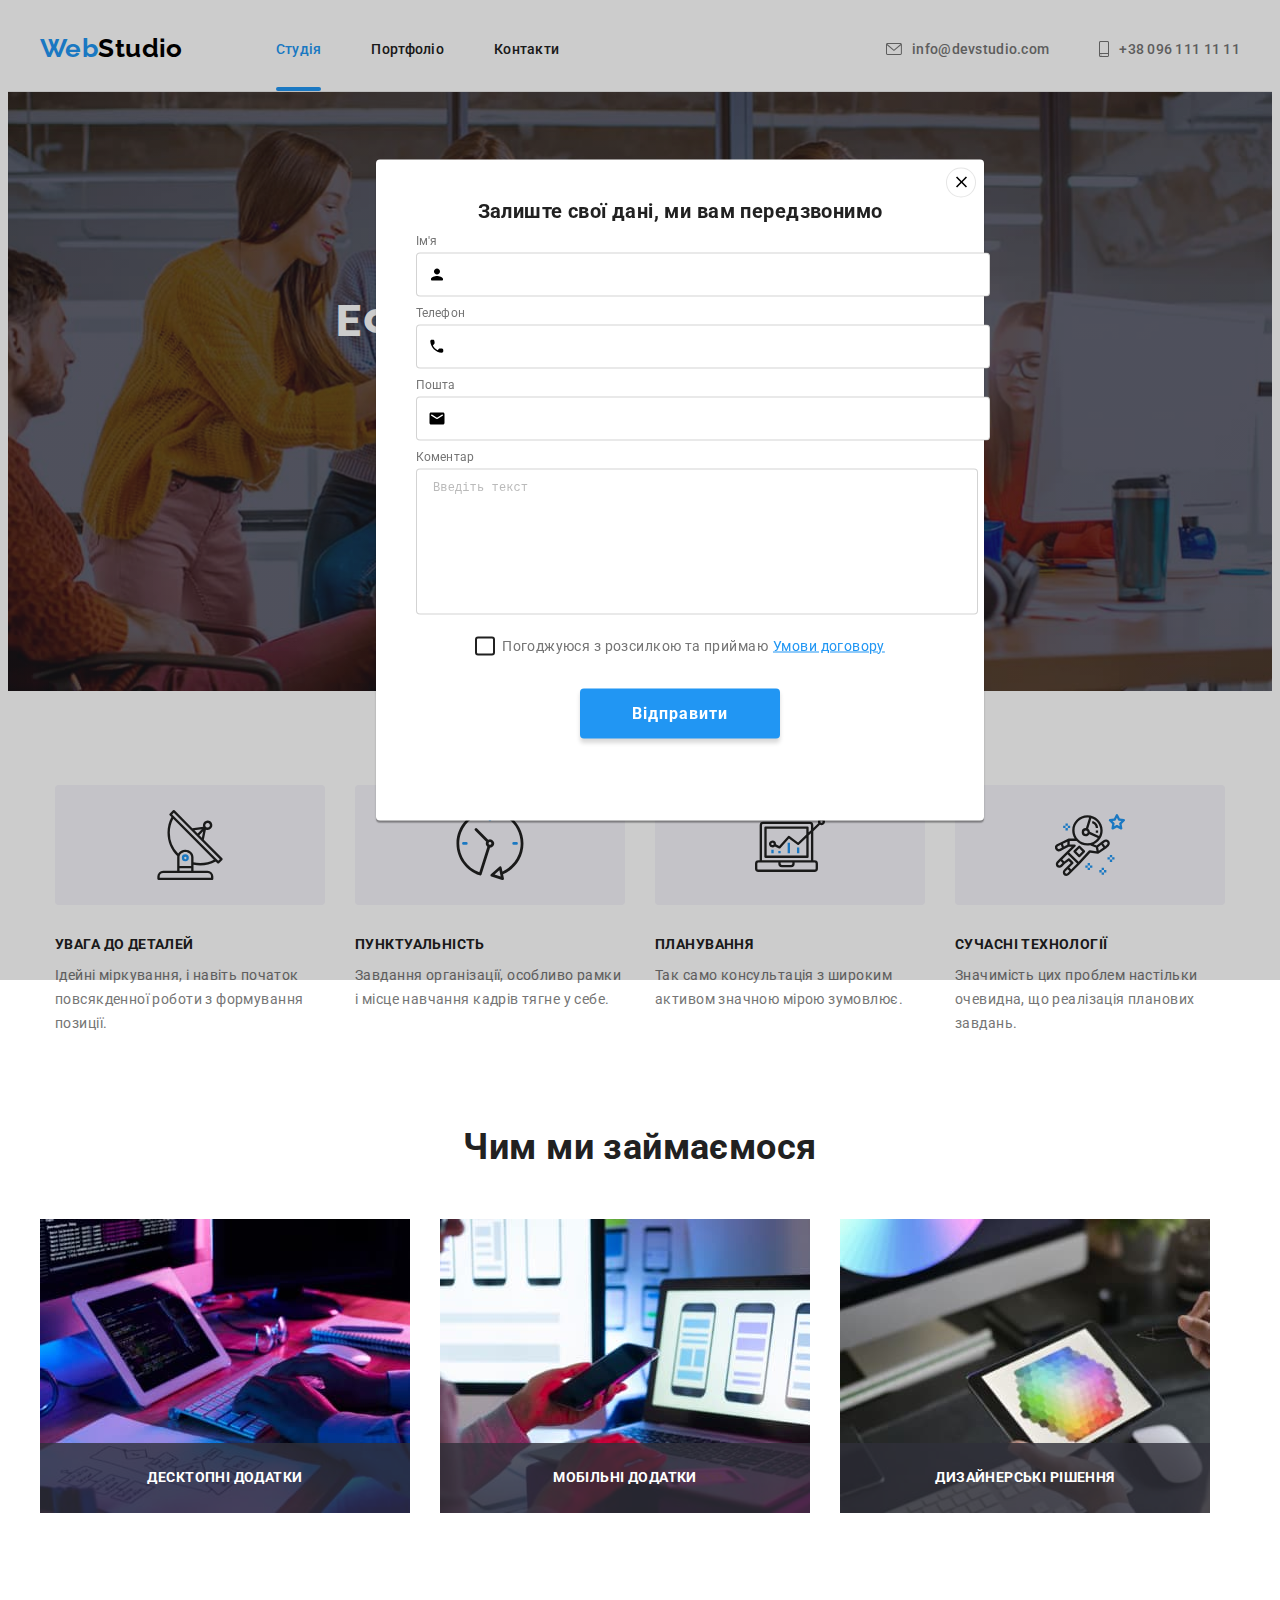
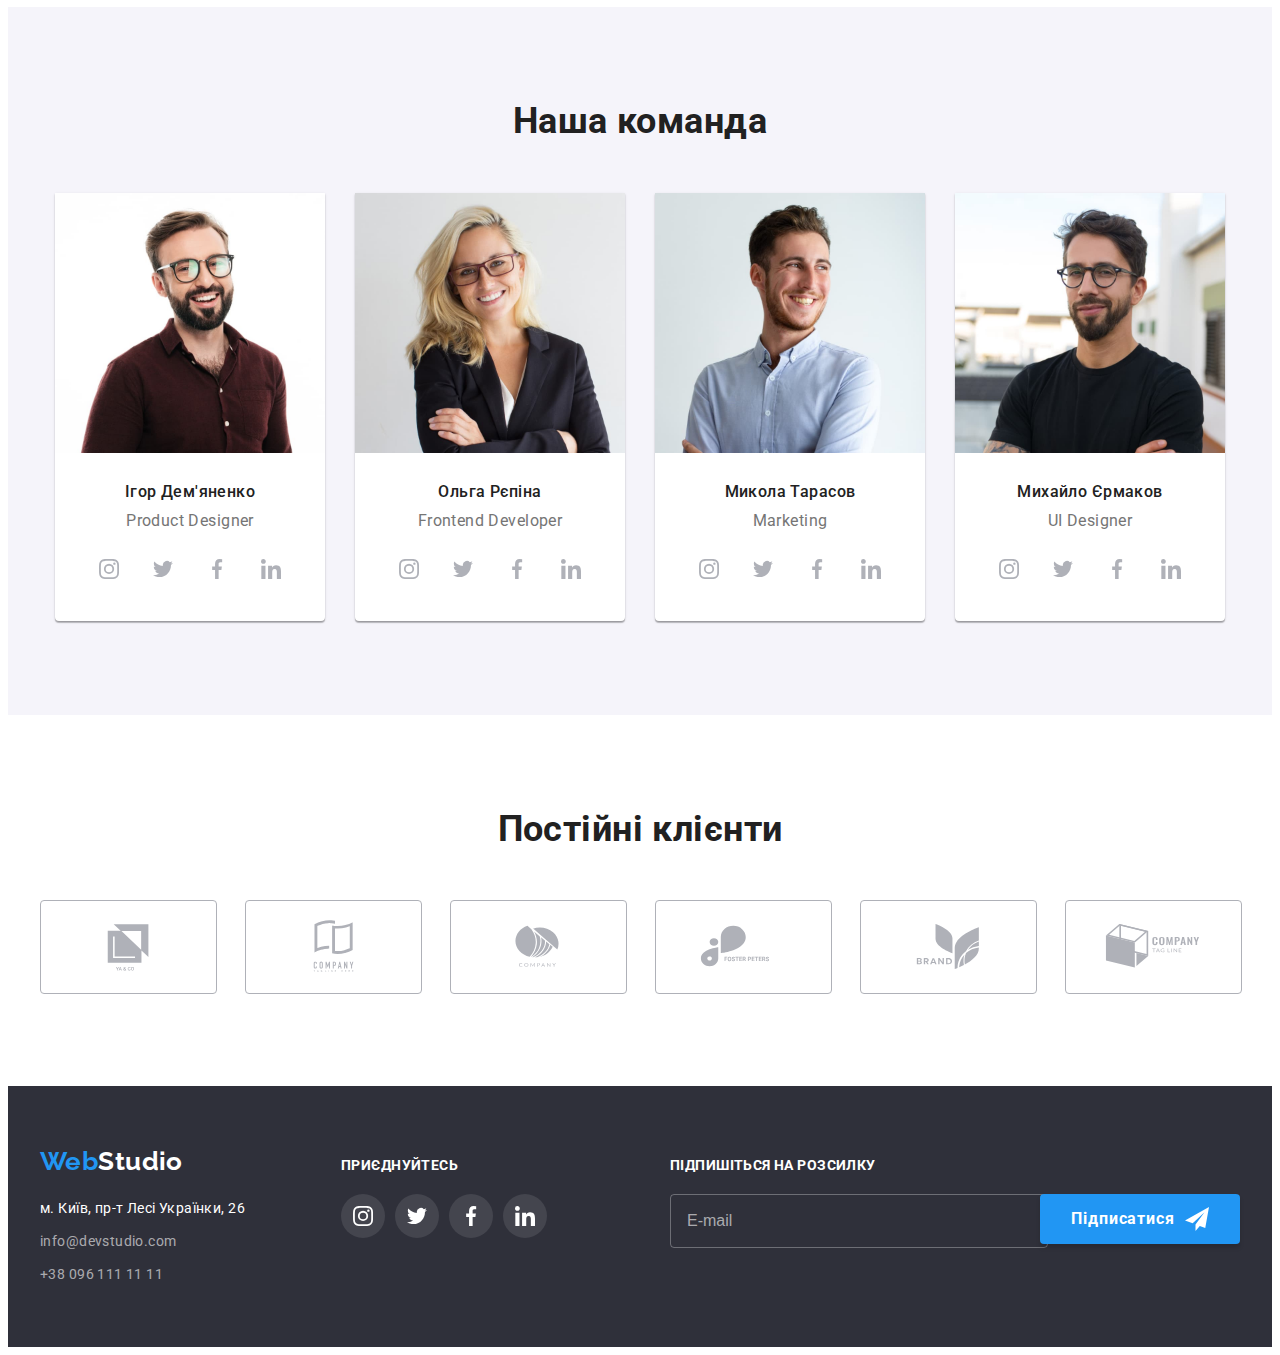
==== commit 227320bf: "reorganized modal in BEM" ====
--- a/index.html
+++ b/index.html
@@ -484,53 +484,53 @@
     </footer>
 
     <!--------------------------------- modal ----------------------------------------->
-    <div class="backdrop is-hidden" data-modal>
+    <div class="backdrop -is-hidden" data-modal>
       <div class="modal">
-        <button class="modal-close-btn" type="button" data-modal-close>
-          <svg class="icon-close" width="18" height="18">
+        <button class="modal__close-btn" type="button" data-modal-close>
+          <svg class="modal__icon-close" width="18" height="18">
             <use href="./images/icons.svg#icon-close"></use>
           </svg>
         </button>
-        <p class="modal-title">Залиште свої дані, ми вам передзвонимо</p>
-        <form class="modal-form">
-          <div class="form-item">
-              <label for="user-name" class="form-label"></label>
-              <span class="form-text">Ім'я</span>
-              <div class="input-wrap">
-                <input class="form-input modal-input" type="text" name="user-name" id="user-name" required />
-                <svg class="icon-input" width="18" height="18">
+        <p class="modal__title">Залиште свої дані, ми вам передзвонимо</p>
+        <form class="details-form">
+          <div class="details-form__item">
+              <label for="user-name" class="details-form__label"></label>
+              <span class="details-form__text">Ім'я</span>
+              <div class="details-form-wrap">
+                <input class="details-form-wrap__input modal-input" type="text" name="user-name" id="user-name" required />
+                <svg class="details-form-wrap__icon" width="18" height="18">
                   <use href="./images/icons.svg#icon-person"></use>
                 </svg>
               </div>
             </div>
 
-            <div class="form-item">
-              <span class="form-text">Телефон</span>
-              <label for="user-tel" class="form-label"></label>
-              <div class="input-wrap">
-                <input class="form-input modal-input" type="tel" name="user-tel" id="user-tel" required />
-                <svg class="icon-input" width="18" height="18">
+            <div class="details-form__item">
+              <span class="details-form__text">Телефон</span>
+              <label for="user-tel" class="details-form__label"></label>
+              <div class="details-form-wrap">
+                <input class="details-form-wrap__input modal-input" type="tel" name="user-tel" id="user-tel" required />
+                <svg class="details-form-wrap__icon" width="18" height="18">
                   <use href="./images/icons.svg#icon-phone"></use>
                 </svg>
               </div>
             </div>
 
-            <div class="form-item">
-              <span class="form-text">Пошта</span>
-              <label for="user-mail" class="form-label"></label>
-              <div class="input-wrap">
-                <input class="form-input modal-input" type="email" name="user-mail" id="user-mail" required />
-                <svg class="icon-input" width="18" height="18">
+            <div class="details-form__item">
+              <span class="details-form__text">Пошта</span>
+              <label for="user-mail" class="details-form__label"></label>
+              <div class="details-form-wrap">
+                <input class="details-form-wrap__input modal-input" type="email" name="user-mail" id="user-mail" required />
+                <svg class="details-form-wrap__icon" width="18" height="18">
                   <use href="./images/icons.svg#icon-email"></use>
                 </svg>
               </div>
             </div>
 
-            <div class="comment">
-              <span class="form-text">Коментар</span>
-              <label for="user-comment" class="form-label"></label>
+            <div class="details-form__comment">
+              <span class="details-form__text">Коментар</span>
+              <label for="user-comment" class="details-form__label"></label>
               <textarea
-                class="form-comment modal-input"
+                class="details-form__comment-text modal-input"
                 name="user-comment"
                 id="user-comment"
                 placeholder="Введіть текст"
@@ -539,21 +539,21 @@
           <div class="checkbox">
             <input
               type="checkbox"
-              class="checkbox-input visually-hidden"
+              class="checkbox__input visually-hidden"
               id="checkbox-agreement"
               required
             />
-            <label for="checkbox-agreement" class="checkbox-text">
+            <label for="checkbox-agreement" class="checkbox__text">
               <span>
-                <svg class="icon-check" width="16" height="15">
+                <svg class="checkbox__icon" width="16" height="15">
                   <use href="./images/icons.svg#icon-icon-check"></use>
                 </svg>
               </span>
               Погоджуюся з розсилкою та приймаю
-              <a class="agreement" href="">Умови договору</a></label
+              <a class="checkbox__agreement" href="">Умови договору</a></label
             >
           </div>
-          <button class="form-btn btn__accent" type="submit">Відправити</button>
+          <button class="details-form__btn btn__accent" type="submit">Відправити</button>
         </form>
       </div>
     </div>
--- a/css/main.min.css
+++ b/css/main.min.css
@@ -1 +1 @@
-:root{--main-color: #212121;--main-background-color: #ffffff;--text-color: #757575;--hero-color: #ffffff;--hero-btn-activ-background-color: #188ce8;--active-link-color: #2196f3;--active-btn-color: #ffffff;--active-btn-background-color: #2196f3;--logo-color: #2196f3;--studio-header-color: #000000;--studio-footer-color: #ffffff;--footer-link-color: rgba(255, 255, 255, 0.6);--logo-font: "Raleway", sans-serif;--hero-footer-background-color: #2f303a;--border-color: #ececec;--team-background-color: #f5f4fa;--clients-background-color: #f5f5f5;--active-icon-background-color: #d9d9d9;--gap: 30px;--icon-fill: #afb1b8;--footer-icon-fill: #ffffff}h1,h2,h3,h4,h5,h6,p,ul{margin:0;padding-left:0}img{display:block;max-width:100%;height:auto}.list{list-style:none}.link{text-decoration:none}.link:hover,.link:focus{color:var(--active-link-color)}.btn{display:block;font-family:inherit;cursor:pointer}.btn:hover,.btn:focus,.btn:active{color:var(--active-btn-color);background-color:var(--active-btn-background-color)}.section{padding:94px 0}.section__title{margin-bottom:50px;text-align:center;font-size:36px;line-height:1.16}.visually-hidden{position:absolute;white-space:nowrap;width:1px;height:1px;overflow:hidden;border:0;padding:0;clip:rect(0 0 0 0);-webkit-clip-path:inset(50%);clip-path:inset(50%);margin:-1px}.filter-list,.clients-list__link,.clients-list,.social__link,.footer-soc-link,.social,.features-list__wrap,.features-list,.team-list,.checkbox-text span,.checkbox-text,.modal-close-btn,.contacts__link,.header__contacts,.menu,.contacts,.navigation,.header__container{display:flex;align-items:center;justify-content:center}.container{width:1200px;padding:0 15px;margin:0 auto}.modal-input{display:block;width:100%;height:40px;font-size:12px;line-height:1.16;letter-spacing:.01em;color:var(--main-color);border:1px solid rgba(33,33,33,.2);border-radius:4px;outline:rgba(0,0,0,0);transition:border 250ms cubic-bezier(0.4, 0, 0.2, 1)}.btn__accent{display:block;margin:0 auto;height:50px;font-family:inherit;font-weight:700;font-size:16px;line-height:1.88;letter-spacing:.06em;color:var(--hero-color);border-radius:4px;border:none;background-color:var(--active-btn-background-color);box-shadow:0px 4px 4px rgba(0,0,0,.15);transition:background-color 250ms cubic-bezier(0.4, 0, 0.2, 1),color 250ms cubic-bezier(0.4, 0, 0.2, 1);cursor:pointer}.btn__accent:hover,.btn__accent:focus,.btn__accent:active{background-color:var(--hero-btn-activ-background-color)}body{font-family:"Roboto",sans-serif;font-size:14px;letter-spacing:.03em;color:var(--main-color);background-color:var(--main-background-color)}.logo{font-weight:700;font-size:26px;line-height:1.19;color:var(--logo-color);font-family:var(--logo-font)}.logo--black span{color:var(--studio-header-color)}.logo--white span{color:var(--studio-footer-color)}.header{border-bottom:1px solid var(--border-color)}.navigation__logo{margin-right:93px;padding-top:24px;padding-bottom:25px}.menu,.contacts{gap:50px}.menu__item{padding:32px 0}.menu__item .current{color:var(--active-link-color)}.menu__item .current::after{content:"";display:block;position:absolute;width:100%;bottom:-2px;border-bottom:4px solid var(--active-link-color);border-radius:2px}.menu__link{color:var(--main-color)}.menu__link,.contacts__link{position:relative;padding:32px 0;font-weight:500;line-height:1.33;letter-spacing:.02em;transition:color 250ms cubic-bezier(0.4, 0, 0.2, 1)}.header__contacts{margin-left:auto}.contacts__link{gap:10px;color:var(--text-color)}.contacts__icon{fill:currentColor}.hero{background-color:var(--hero-footer-background-color);background-image:linear-gradient(rgba(47, 48, 58, 0.4), rgba(47, 48, 58, 0.4)),url(../images/hero.jpg);background-repeat:no-repeat;background-position:center;background-size:cover}.hero__title{text-align:center;margin:0 auto;margin-bottom:30px;max-width:696px;font-weight:900;font-size:44px;line-height:1.36;letter-spacing:.06em;color:var(--hero-color);text-transform:uppercase}.hero__btn{min-width:216px}.hero__section{padding:200px 0;margin:0 auto;max-width:1600px}.backdrop{position:fixed;padding:40px;top:0;left:0;width:100%;height:100%;background-color:rgba(0,0,0,.2);transition:opacity 250ms cubic-bezier(0.4, 0, 0.2, 1),visibility 250ms cubic-bezier(0.4, 0, 0.2, 1)}.backdrop.is-hidden{opacity:0;visibility:hidden;pointer-events:none}.backdrop.is-hidden .modal{transform:translate(-50%, -50%) scaley(0);transition:transform 250ms cubic-bezier(0.4, 0, 0.2, 1)}.modal{position:absolute;padding:40px;top:50%;left:50%;transform:translate(-50%, -50%);width:528px;height:581px;background-color:var(--main-background-color);box-shadow:0px 1px 3px rgba(0,0,0,.12),0px 1px 1px rgba(0,0,0,.14),0px 2px 1px rgba(0,0,0,.2);border-radius:4px;transform:translate(-50%, -50%) scaley(1);transition:transform 250ms cubic-bezier(0.4, 0, 0.2, 1)}.modal-close-btn{position:absolute;padding:0;top:8px;right:8px;width:30px;height:30px;color:var(--studio-header-color);background-color:var(--hero-color);border:1px solid rgba(0,0,0,.1);border-radius:50%;outline:rgba(0,0,0,0);transition:color 250ms cubic-bezier(0.4, 0, 0.2, 1),border 250ms cubic-bezier(0.4, 0, 0.2, 1);cursor:pointer}.modal-close-btn:hover,.modal-close-btn:focus{color:var(--active-btn-background-color);border-color:var(--active-btn-background-color)}.modal-close-btn .icon-close{fill:currentColor}.modal-title{margin-bottom:12px;text-align:center;font-weight:700;font-size:20px;line-height:1.15}.form-item:not(:last-child){margin-bottom:10px}.form-text{display:block;margin-bottom:4px;font-size:12px;line-height:1.16;letter-spacing:.01em;color:var(--text-color)}.input-wrap{position:relative}.form-input{padding-left:42px}.form-input:focus{border:1px solid var(--active-link-color)}.icon-input{position:absolute;top:50%;left:12px;transform:translatey(-50%);transition:fill 250ms cubic-bezier(0.4, 0, 0.2, 1)}.form-input:focus+.icon-input{fill:var(--active-link-color)}.comment{margin-bottom:20px}.form-comment{padding:12px 16px;resize:none;height:120px}.form-comment:focus{border:1px solid var(--active-link-color)}.form-comment::-moz-placeholder{font-size:12px;line-height:1.16;letter-spacing:.01em;color:rgba(117,117,117,.5)}.form-comment:-ms-input-placeholder{font-size:12px;line-height:1.16;letter-spacing:.01em;color:rgba(117,117,117,.5)}.form-comment::placeholder{font-size:12px;line-height:1.16;letter-spacing:.01em;color:rgba(117,117,117,.5)}.agreement{padding-left:5px;color:var(--active-link-color);transition:color 250ms cubic-bezier(0.4, 0, 0.2, 1)}.agreement:focus{color:var(--hero-btn-activ-background-color);outline-color:var(--active-link-color)}.checkbox-text{line-height:1.71;color:var(--text-color);cursor:pointer}.checkbox-text span{margin-right:7px;width:16px;height:15px;border:2px solid var(--main-color);border-radius:3px;fill:rgba(0,0,0,0);transition:border 250ms cubic-bezier(0.4, 0, 0.2, 1),fill 250ms cubic-bezier(0.4, 0, 0.2, 1)}.checkbox-input:checked+.checkbox-text span{background-color:var(--active-btn-background-color);border-color:rgba(0,0,0,0);fill:var(--active-btn-color)}.checkbox-input:focus+.checkbox-text span{border-color:var(--active-btn-background-color)}.form-btn{margin-top:30px;min-width:200px;outline:rgba(0,0,0,0)}.features-list__title{margin-bottom:10px;margin-top:30px;font-size:14px;line-height:1.33;text-transform:uppercase}.features-list,.team-list{gap:30px}.features-list__item{max-width:270px;height:248px}.features-list__wrap{height:120px;background-color:var(--team-background-color);border-radius:4px}.features-list__text{line-height:1.71;color:var(--text-color)}.gallery__section{padding-top:0}.projects-list{display:flex;gap:30px}.projects-list__item{position:relative}.label{position:absolute;bottom:0;width:100%;padding:27px 0;font-weight:700;line-height:1.14;color:#fff;text-align:center;text-transform:uppercase;background-color:rgba(47,48,58,.8)}.social__item{width:44px;height:44px}.social__icon{fill:currentColor}.social{gap:10px}.social__link,.footer-soc-link{width:100%;height:100%;border-radius:50%;transition:color 250ms cubic-bezier(0.4, 0, 0.2, 1),background-color 250ms cubic-bezier(0.4, 0, 0.2, 1)}.social--light .social__link{color:var(--icon-fill)}.social--light .social__link:hover,.social--light .social__link:focus{color:var(--active-btn-color);background-color:var(--active-btn-background-color)}.social--dark .social__link{color:var(--footer-icon-fill);background-color:rgba(255,255,255,.1)}.social--dark .social__link:hover,.social--dark .social__link:focus{background-color:var(--active-btn-background-color)}.team{background-color:var(--team-background-color)}.team-list__item{background-color:var(--main-background-color);box-shadow:0px 1px 3px rgba(0,0,0,.12),0px 1px 1px rgba(0,0,0,.14),0px 2px 1px rgba(0,0,0,.2);border-radius:0px 0px 4px 4px}.team-list__text{text-align:center;margin-bottom:16px;font-size:16px;line-height:1.18;color:var(--text-color)}.team-list__content{padding:30px 0}.team-list__name{text-align:center;margin-bottom:10px;font-weight:500;font-size:16px;line-height:1.18}.clients-list{gap:var(--gap)}.clients-list__items{width:calc((100% - 150px)/6);height:92px}.clients-list__link{width:100%;height:100%;border:1px solid var(--icon-fill);border-radius:4px;color:var(--icon-fill);transition:border-color 250ms cubic-bezier(0.4, 0, 0.2, 1),color 250ms cubic-bezier(0.4, 0, 0.2, 1)}.clients-list__link:hover,.clients-list__link:focus{color:var(--active-link-color);border-color:var(--active-link-color)}.clients-list__icon{fill:currentColor}.footer{background-color:var(--hero-footer-background-color)}.footer__container{display:flex;justify-content:center;align-items:baseline;padding:60px 0;gap:70px}.footer__title{text-align:start;margin-bottom:20px;font-size:14px;line-height:1.14;color:var(--studio-footer-color);text-transform:uppercase}.address__footer{margin-top:20px;margin-left:auto;min-width:231px}.address-list__item:not(:last-child){margin-bottom:9px}.address-list__link{font-style:normal;line-height:1.71;color:rgba(255,255,255,.6);transition:color 250ms cubic-bezier(0.4, 0, 0.2, 1)}.address-list__link--white{color:var(--studio-footer-color)}.subscribe{color:var(--studio-footer-color)}.subscribe__container{margin-left:auto}.form__container{display:flex;gap:12px}.form__label{width:358px;height:50px}.form__input{padding-left:16px;width:100%;height:100%;font-size:16px;line-height:1.25;color:var(--studio-footer-color);outline:rgba(0,0,0,0);background-color:rgba(33,150,243,0);border:1px solid rgba(255,255,255,.3);border-radius:4px}.form__input::-moz-placeholder{color:rgba(255,255,255,.6)}.form__input:-ms-input-placeholder{color:rgba(255,255,255,.6)}.form__input::placeholder{color:rgba(255,255,255,.6)}.form__btn{display:flex;align-items:center;justify-content:center;gap:10px;min-width:200px}.filter-list{margin:0 auto;margin-bottom:50px;gap:8px}.filter-btn{display:block;text-align:center;padding:6px 22px;border-radius:4px;border-color:rgba(0,0,0,0);font-family:inherit;font-weight:500;font-size:16px;line-height:1.62;background-color:#f5f4fa;cursor:pointer;transition:color 250ms cubic-bezier(0.4, 0, 0.2, 1),background-color 250ms cubic-bezier(0.4, 0, 0.2, 1),box-shadow 250ms cubic-bezier(0.4, 0, 0.2, 1)}.filter-btn:hover,.filter-btn:focus{background-color:var(--active-btn-background-color);color:var(--active-btn-color);box-shadow:0px 3px 1px rgba(0,0,0,.1),0px 1px 2px rgba(0,0,0,.08),0px 2px 2px rgba(0,0,0,.12)}.portfolio-link{display:block;margin:0;text-decoration:none;transition:box-shadow 250ms cubic-bezier(0.4, 0, 0.2, 1)}.portfolio-link:hover,.portfolio-link:focus{box-shadow:0px 1px 1px rgba(0,0,0,.12),0px 4px 4px rgba(0,0,0,.06),1px 4px 6px rgba(0,0,0,.16)}.portfolio-cards-list{display:flex;flex-wrap:wrap;justify-content:center;margin-top:calc(-1*var(--gap));margin-left:calc(-1*var(--gap))}.cards-title{margin-bottom:4px;font-size:18px;line-height:2;letter-spacing:.06em;color:var(--main-color)}.portfolio-cards-item{margin-top:var(--gap);margin-left:var(--gap);flex-basis:calc(33.3333333333% - var(--gap))}.box{position:relative;overflow:hidden;width:370px;height:294px}.box:hover .overlay{transform:translateX(0)}.overlay{position:absolute;padding:63px 24px;top:0;left:0;width:100%;height:100%;background-color:rgba(33,150,243,.9);transform:translatey(101%);transition:transform 250ms cubic-bezier(0.4, 0, 0.2, 1)}.box-content{font-size:18px;line-height:1.56;color:#fff}.cards-content{padding:20px 24px;border:0,1px solid #eee,1px solid #eee,1px solid #eee}.portfolio-cards-text{color:var(--text-color);font-size:16px;line-height:1.88}/*# sourceMappingURL=main.min.css.map */+:root{--main-color: #212121;--main-background-color: #ffffff;--text-color: #757575;--hero-color: #ffffff;--hero-btn-activ-background-color: #188ce8;--active-link-color: #2196f3;--active-btn-color: #ffffff;--active-btn-background-color: #2196f3;--logo-color: #2196f3;--studio-header-color: #000000;--studio-footer-color: #ffffff;--footer-link-color: rgba(255, 255, 255, 0.6);--logo-font: "Raleway", sans-serif;--hero-footer-background-color: #2f303a;--border-color: #ececec;--team-background-color: #f5f4fa;--clients-background-color: #f5f5f5;--active-icon-background-color: #d9d9d9;--gap: 30px;--icon-fill: #afb1b8;--footer-icon-fill: #ffffff}h1,h2,h3,h4,h5,h6,p,ul{margin:0;padding-left:0}img{display:block;max-width:100%;height:auto}.list{list-style:none}.link{text-decoration:none}.link:hover,.link:focus{color:var(--active-link-color)}.btn{display:block;font-family:inherit;cursor:pointer}.btn:hover,.btn:focus,.btn:active{color:var(--active-btn-color);background-color:var(--active-btn-background-color)}.section{padding:94px 0}.section__title{margin-bottom:50px;text-align:center;font-size:36px;line-height:1.16}.visually-hidden{position:absolute;white-space:nowrap;width:1px;height:1px;overflow:hidden;border:0;padding:0;clip:rect(0 0 0 0);-webkit-clip-path:inset(50%);clip-path:inset(50%);margin:-1px}.filter-list,.clients-list__link,.clients-list,.social__link,.footer-soc-link,.social,.features-list__wrap,.features-list,.team-list,.modal__close-btn,.contacts__link,.header__contacts,.menu,.contacts,.navigation,.header__container,.checkbox__text span,.checkbox__text{display:flex;align-items:center;justify-content:center}.container{width:1200px;padding:0 15px;margin:0 auto}.btn__accent{display:block;margin:0 auto;height:50px;font-family:inherit;font-weight:700;font-size:16px;line-height:1.88;letter-spacing:.06em;color:var(--hero-color);border-radius:4px;border:none;background-color:var(--active-btn-background-color);box-shadow:0px 4px 4px rgba(0,0,0,.15);transition:background-color 250ms cubic-bezier(0.4, 0, 0.2, 1),color 250ms cubic-bezier(0.4, 0, 0.2, 1);cursor:pointer}.btn__accent:hover,.btn__accent:focus,.btn__accent:active{background-color:var(--hero-btn-activ-background-color)}.checkbox__agreement{padding-left:5px;color:var(--active-link-color);transition:color 250ms cubic-bezier(0.4, 0, 0.2, 1)}.checkbox__agreement:focus{color:var(--hero-btn-activ-background-color);outline-color:var(--active-link-color)}.checkbox__text{line-height:1.71;color:var(--text-color);cursor:pointer}.checkbox__text span{margin-right:7px;width:16px;height:15px;border:2px solid var(--main-color);border-radius:3px;fill:rgba(0,0,0,0);transition:border 250ms cubic-bezier(0.4, 0, 0.2, 1),fill 250ms cubic-bezier(0.4, 0, 0.2, 1)}.checkbox__input:checked+.checkbox__text span{background-color:var(--active-btn-background-color);border-color:rgba(0,0,0,0);fill:var(--active-btn-color)}.checkbox__input:focus+.checkbox__text span{border-color:var(--active-btn-background-color)}body{font-family:"Roboto",sans-serif;font-size:14px;letter-spacing:.03em;color:var(--main-color);background-color:var(--main-background-color)}.logo{font-weight:700;font-size:26px;line-height:1.19;color:var(--logo-color);font-family:var(--logo-font)}.logo--black span{color:var(--studio-header-color)}.logo--white span{color:var(--studio-footer-color)}.header{border-bottom:1px solid var(--border-color)}.navigation__logo{margin-right:93px;padding-top:24px;padding-bottom:25px}.menu,.contacts{gap:50px}.menu__item{padding:32px 0}.menu__item .current{color:var(--active-link-color)}.menu__item .current::after{content:"";display:block;position:absolute;width:100%;bottom:-2px;border-bottom:4px solid var(--active-link-color);border-radius:2px}.menu__link{color:var(--main-color)}.menu__link,.contacts__link{position:relative;padding:32px 0;font-weight:500;line-height:1.33;letter-spacing:.02em;transition:color 250ms cubic-bezier(0.4, 0, 0.2, 1)}.header__contacts{margin-left:auto}.contacts__link{gap:10px;color:var(--text-color)}.contacts__icon{fill:currentColor}.hero{background-color:var(--hero-footer-background-color);background-image:linear-gradient(rgba(47, 48, 58, 0.4), rgba(47, 48, 58, 0.4)),url(../images/hero.jpg);background-repeat:no-repeat;background-position:center;background-size:cover}.hero__title{text-align:center;margin:0 auto;margin-bottom:30px;max-width:696px;font-weight:900;font-size:44px;line-height:1.36;letter-spacing:.06em;color:var(--hero-color);text-transform:uppercase}.hero__btn{min-width:216px}.hero__section{padding:200px 0;margin:0 auto;max-width:1600px}.backdrop{position:fixed;padding:40px;top:0;left:0;width:100%;height:100%;background-color:rgba(0,0,0,.2);transition:opacity 250ms cubic-bezier(0.4, 0, 0.2, 1),visibility 250ms cubic-bezier(0.4, 0, 0.2, 1)}.backdrop.is-hidden{opacity:0;visibility:hidden;pointer-events:none}.backdrop.is-hidden .modal{transform:translate(-50%, -50%) scaley(0);transition:transform 250ms cubic-bezier(0.4, 0, 0.2, 1)}.modal{position:absolute;padding:40px;top:50%;left:50%;transform:translate(-50%, -50%);width:528px;height:581px;background-color:var(--main-background-color);box-shadow:0px 1px 3px rgba(0,0,0,.12),0px 1px 1px rgba(0,0,0,.14),0px 2px 1px rgba(0,0,0,.2);border-radius:4px;transform:translate(-50%, -50%) scaley(1);transition:transform 250ms cubic-bezier(0.4, 0, 0.2, 1)}.modal__close-btn{position:absolute;padding:0;top:8px;right:8px;width:30px;height:30px;color:var(--studio-header-color);background-color:var(--hero-color);border:1px solid rgba(0,0,0,.1);border-radius:50%;outline:rgba(0,0,0,0);transition:color 250ms cubic-bezier(0.4, 0, 0.2, 1),border 250ms cubic-bezier(0.4, 0, 0.2, 1);cursor:pointer}.modal__close-btn:hover,.modal__close-btn:focus{color:var(--active-btn-background-color);border-color:var(--active-btn-background-color)}.modal__close-btn .modal__icon-close{fill:currentColor}.modal__title{margin-bottom:12px;text-align:center;font-weight:700;font-size:20px;line-height:1.15}.details-form__item:not(:last-child){margin-bottom:10px}.details-form__text{display:block;margin-bottom:4px;font-size:12px;line-height:1.16;letter-spacing:.01em;color:var(--text-color)}.details-form-wrap{position:relative}.details-form-wrap__input{padding-left:42px}.details-form-wrap__input:focus{border:1px solid var(--active-link-color)}.modal-input{display:block;width:100%;height:40px;font-size:12px;line-height:1.16;letter-spacing:.01em;color:var(--main-color);border:1px solid rgba(33,33,33,.2);border-radius:4px;outline:rgba(0,0,0,0);transition:border 250ms cubic-bezier(0.4, 0, 0.2, 1)}.details-form-wrap__icon{position:absolute;top:50%;left:12px;transform:translatey(-50%);transition:fill 250ms cubic-bezier(0.4, 0, 0.2, 1)}.details-form-wrap__input:focus+.details-form-wrap__icon{fill:var(--active-link-color)}.details-form__comment{margin-bottom:20px}.details-form__comment-text{padding:12px 16px;resize:none;height:120px}.details-form__comment-text:focus{border:1px solid var(--active-link-color)}.details-form__comment-text::-moz-placeholder{font-size:12px;line-height:1.16;letter-spacing:.01em;color:rgba(117,117,117,.5)}.details-form__comment-text:-ms-input-placeholder{font-size:12px;line-height:1.16;letter-spacing:.01em;color:rgba(117,117,117,.5)}.details-form__comment-text::placeholder{font-size:12px;line-height:1.16;letter-spacing:.01em;color:rgba(117,117,117,.5)}.details-form__btn{margin-top:30px;min-width:200px;outline:rgba(0,0,0,0)}.features-list__title{margin-bottom:10px;margin-top:30px;font-size:14px;line-height:1.33;text-transform:uppercase}.features-list,.team-list{gap:30px}.features-list__item{max-width:270px;height:248px}.features-list__wrap{height:120px;background-color:var(--team-background-color);border-radius:4px}.features-list__text{line-height:1.71;color:var(--text-color)}.gallery__section{padding-top:0}.projects-list{display:flex;gap:30px}.projects-list__item{position:relative}.label{position:absolute;bottom:0;width:100%;padding:27px 0;font-weight:700;line-height:1.14;color:#fff;text-align:center;text-transform:uppercase;background-color:rgba(47,48,58,.8)}.social__item{width:44px;height:44px}.social__icon{fill:currentColor}.social{gap:10px}.social__link,.footer-soc-link{width:100%;height:100%;border-radius:50%;transition:color 250ms cubic-bezier(0.4, 0, 0.2, 1),background-color 250ms cubic-bezier(0.4, 0, 0.2, 1)}.social--light .social__link{color:var(--icon-fill)}.social--light .social__link:hover,.social--light .social__link:focus{color:var(--active-btn-color);background-color:var(--active-btn-background-color)}.social--dark .social__link{color:var(--footer-icon-fill);background-color:rgba(255,255,255,.1)}.social--dark .social__link:hover,.social--dark .social__link:focus{background-color:var(--active-btn-background-color)}.team{background-color:var(--team-background-color)}.team-list__item{background-color:var(--main-background-color);box-shadow:0px 1px 3px rgba(0,0,0,.12),0px 1px 1px rgba(0,0,0,.14),0px 2px 1px rgba(0,0,0,.2);border-radius:0px 0px 4px 4px}.team-list__text{text-align:center;margin-bottom:16px;font-size:16px;line-height:1.18;color:var(--text-color)}.team-list__content{padding:30px 0}.team-list__name{text-align:center;margin-bottom:10px;font-weight:500;font-size:16px;line-height:1.18}.clients-list{gap:var(--gap)}.clients-list__items{width:calc((100% - 150px)/6);height:92px}.clients-list__link{width:100%;height:100%;border:1px solid var(--icon-fill);border-radius:4px;color:var(--icon-fill);transition:border-color 250ms cubic-bezier(0.4, 0, 0.2, 1),color 250ms cubic-bezier(0.4, 0, 0.2, 1)}.clients-list__link:hover,.clients-list__link:focus{color:var(--active-link-color);border-color:var(--active-link-color)}.clients-list__icon{fill:currentColor}.footer{background-color:var(--hero-footer-background-color)}.footer__container{display:flex;justify-content:center;align-items:baseline;padding:60px 0;gap:70px}.footer__title{text-align:start;margin-bottom:20px;font-size:14px;line-height:1.14;color:var(--studio-footer-color);text-transform:uppercase}.address__footer{margin-top:20px;margin-left:auto;min-width:231px}.address-list__item:not(:last-child){margin-bottom:9px}.address-list__link{font-style:normal;line-height:1.71;color:rgba(255,255,255,.6);transition:color 250ms cubic-bezier(0.4, 0, 0.2, 1)}.address-list__link--white{color:var(--studio-footer-color)}.subscribe{color:var(--studio-footer-color)}.subscribe__container{margin-left:auto}.form__container{display:flex;gap:12px}.form__label{width:358px;height:50px}.form__input{padding-left:16px;width:100%;height:100%;font-size:16px;line-height:1.25;color:var(--studio-footer-color);background-color:rgba(33,150,243,0);border:1px solid rgba(255,255,255,.3);border-radius:4px}.form__input::-moz-placeholder{color:rgba(255,255,255,.6)}.form__input:-ms-input-placeholder{color:rgba(255,255,255,.6)}.form__input::placeholder{color:rgba(255,255,255,.6)}.form__btn{display:flex;align-items:center;justify-content:center;gap:10px;min-width:200px}.filter-list{margin:0 auto;margin-bottom:50px;gap:8px}.filter-btn{display:block;text-align:center;padding:6px 22px;border-radius:4px;border-color:rgba(0,0,0,0);font-family:inherit;font-weight:500;font-size:16px;line-height:1.62;background-color:#f5f4fa;cursor:pointer;transition:color 250ms cubic-bezier(0.4, 0, 0.2, 1),background-color 250ms cubic-bezier(0.4, 0, 0.2, 1),box-shadow 250ms cubic-bezier(0.4, 0, 0.2, 1)}.filter-btn:hover,.filter-btn:focus{background-color:var(--active-btn-background-color);color:var(--active-btn-color);box-shadow:0px 3px 1px rgba(0,0,0,.1),0px 1px 2px rgba(0,0,0,.08),0px 2px 2px rgba(0,0,0,.12)}.portfolio-link{display:block;margin:0;text-decoration:none;transition:box-shadow 250ms cubic-bezier(0.4, 0, 0.2, 1)}.portfolio-link:hover,.portfolio-link:focus{box-shadow:0px 1px 1px rgba(0,0,0,.12),0px 4px 4px rgba(0,0,0,.06),1px 4px 6px rgba(0,0,0,.16)}.portfolio-cards-list{display:flex;flex-wrap:wrap;justify-content:center;margin-top:calc(-1*var(--gap));margin-left:calc(-1*var(--gap))}.cards-title{margin-bottom:4px;font-size:18px;line-height:2;letter-spacing:.06em;color:var(--main-color)}.portfolio-cards-item{margin-top:var(--gap);margin-left:var(--gap);flex-basis:calc(33.3333333333% - var(--gap))}.box{position:relative;overflow:hidden;width:370px;height:294px}.box:hover .overlay{transform:translateX(0)}.overlay{position:absolute;padding:63px 24px;top:0;left:0;width:100%;height:100%;background-color:rgba(33,150,243,.9);transform:translatey(101%);transition:transform 250ms cubic-bezier(0.4, 0, 0.2, 1)}.box-content{font-size:18px;line-height:1.56;color:#fff}.cards-content{padding:20px 24px;border:0,1px solid #eee,1px solid #eee,1px solid #eee}.portfolio-cards-text{color:var(--text-color);font-size:16px;line-height:1.88}/*# sourceMappingURL=main.min.css.map */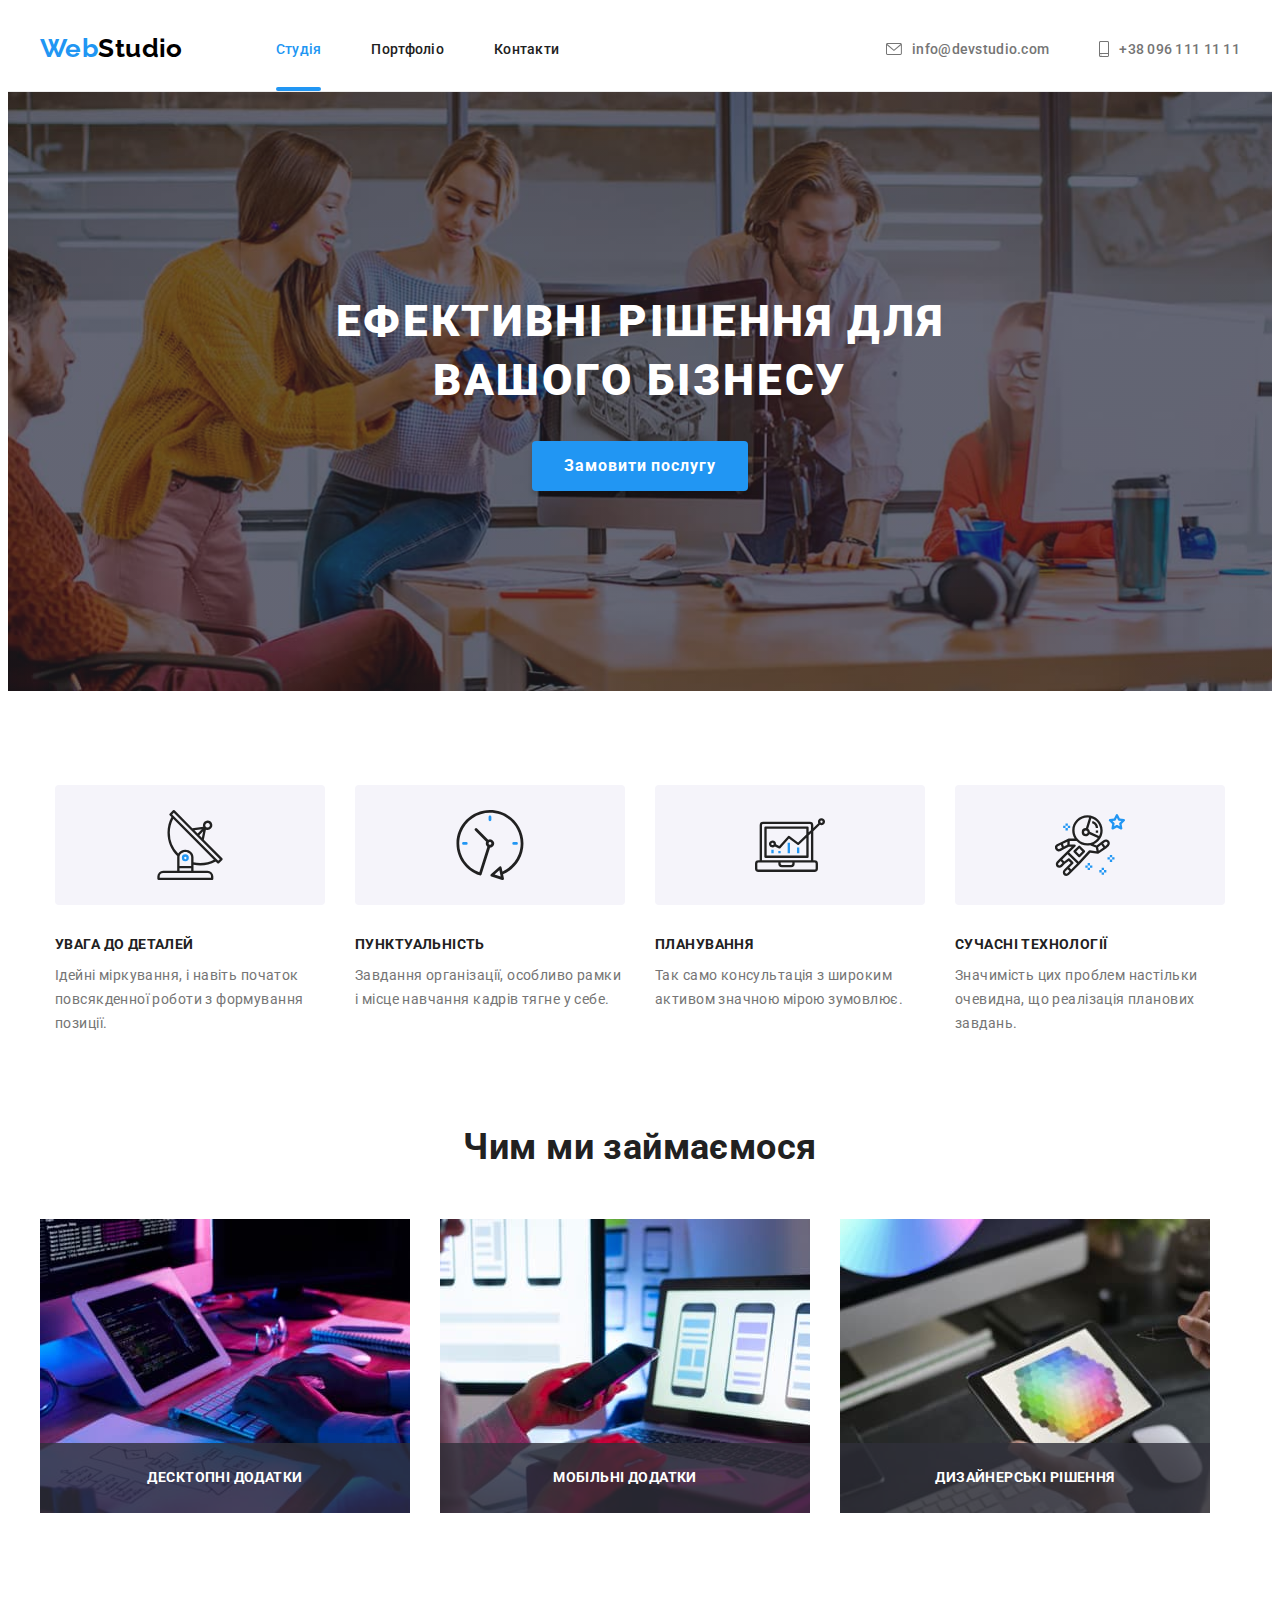
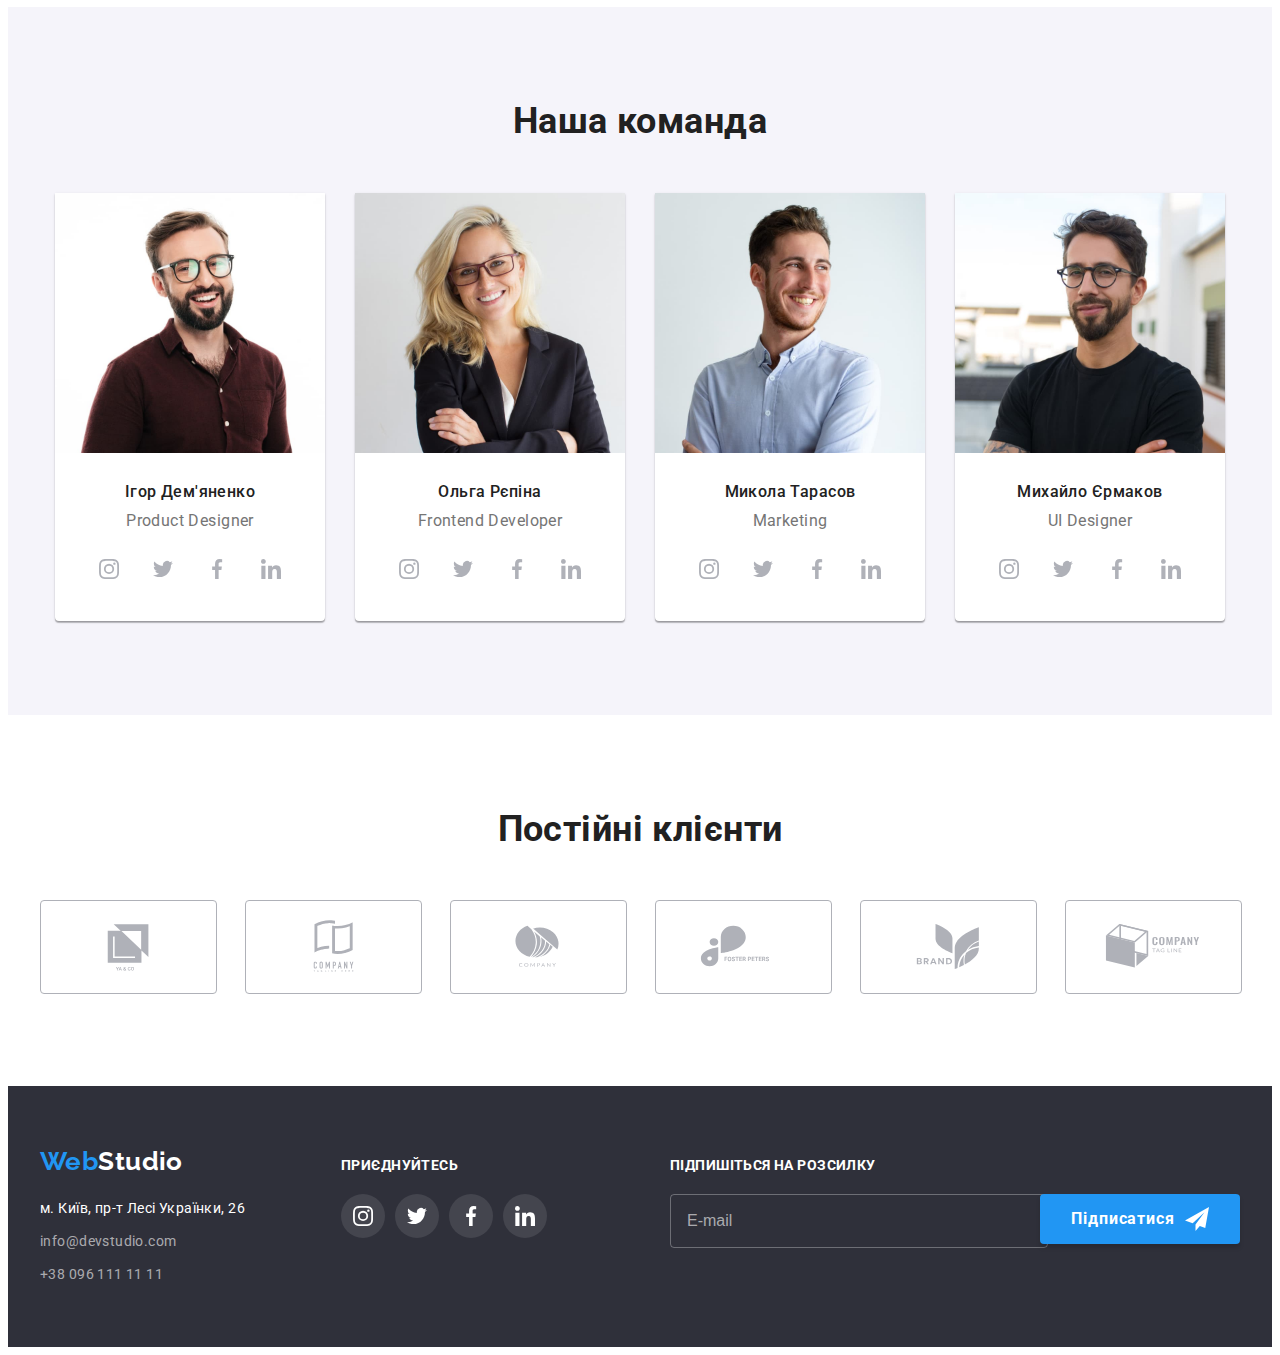
==== commit 5e4a1928: "fixed backdrop" ====
--- a/index.html
+++ b/index.html
@@ -484,7 +484,7 @@
     </footer>
 
     <!--------------------------------- modal ----------------------------------------->
-    <div class="backdrop -is-hidden" data-modal>
+    <div class="backdrop is-hidden" data-modal>
       <div class="modal">
         <button class="modal__close-btn" type="button" data-modal-close>
           <svg class="modal__icon-close" width="18" height="18">
